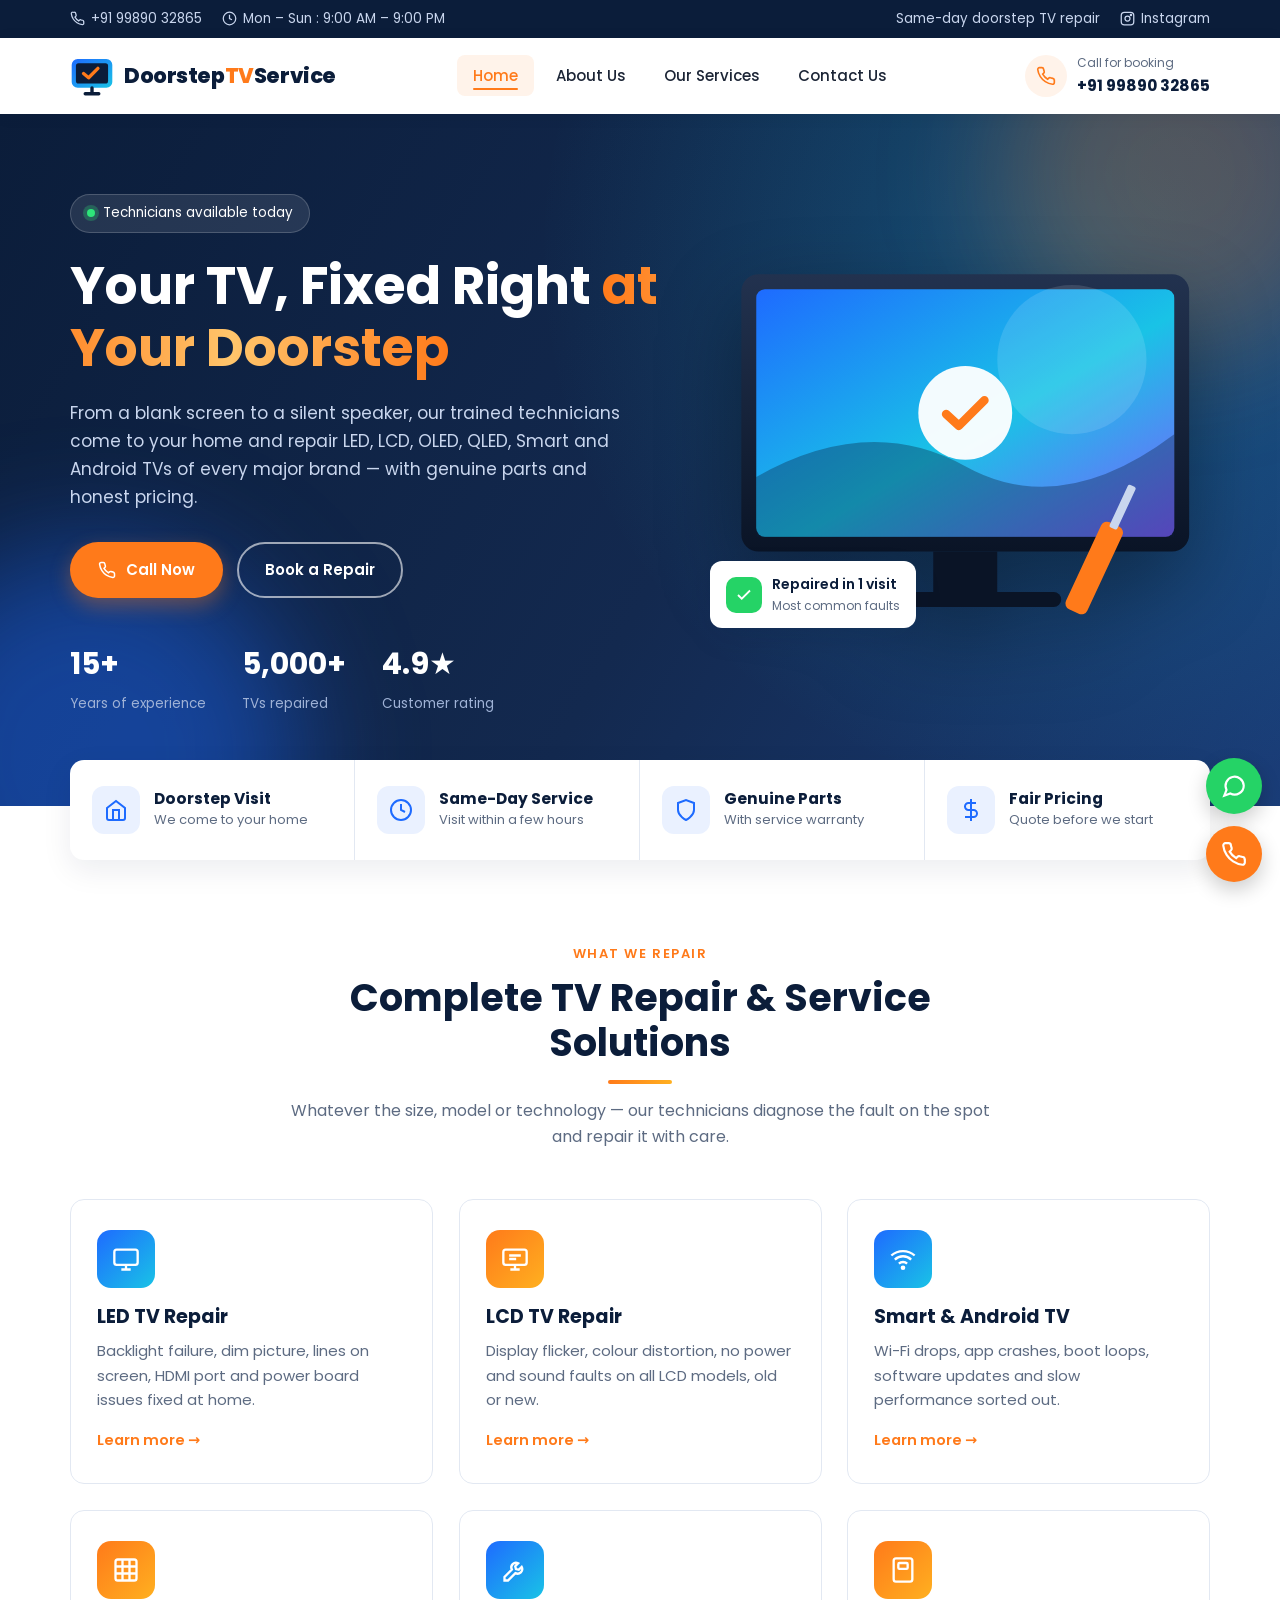
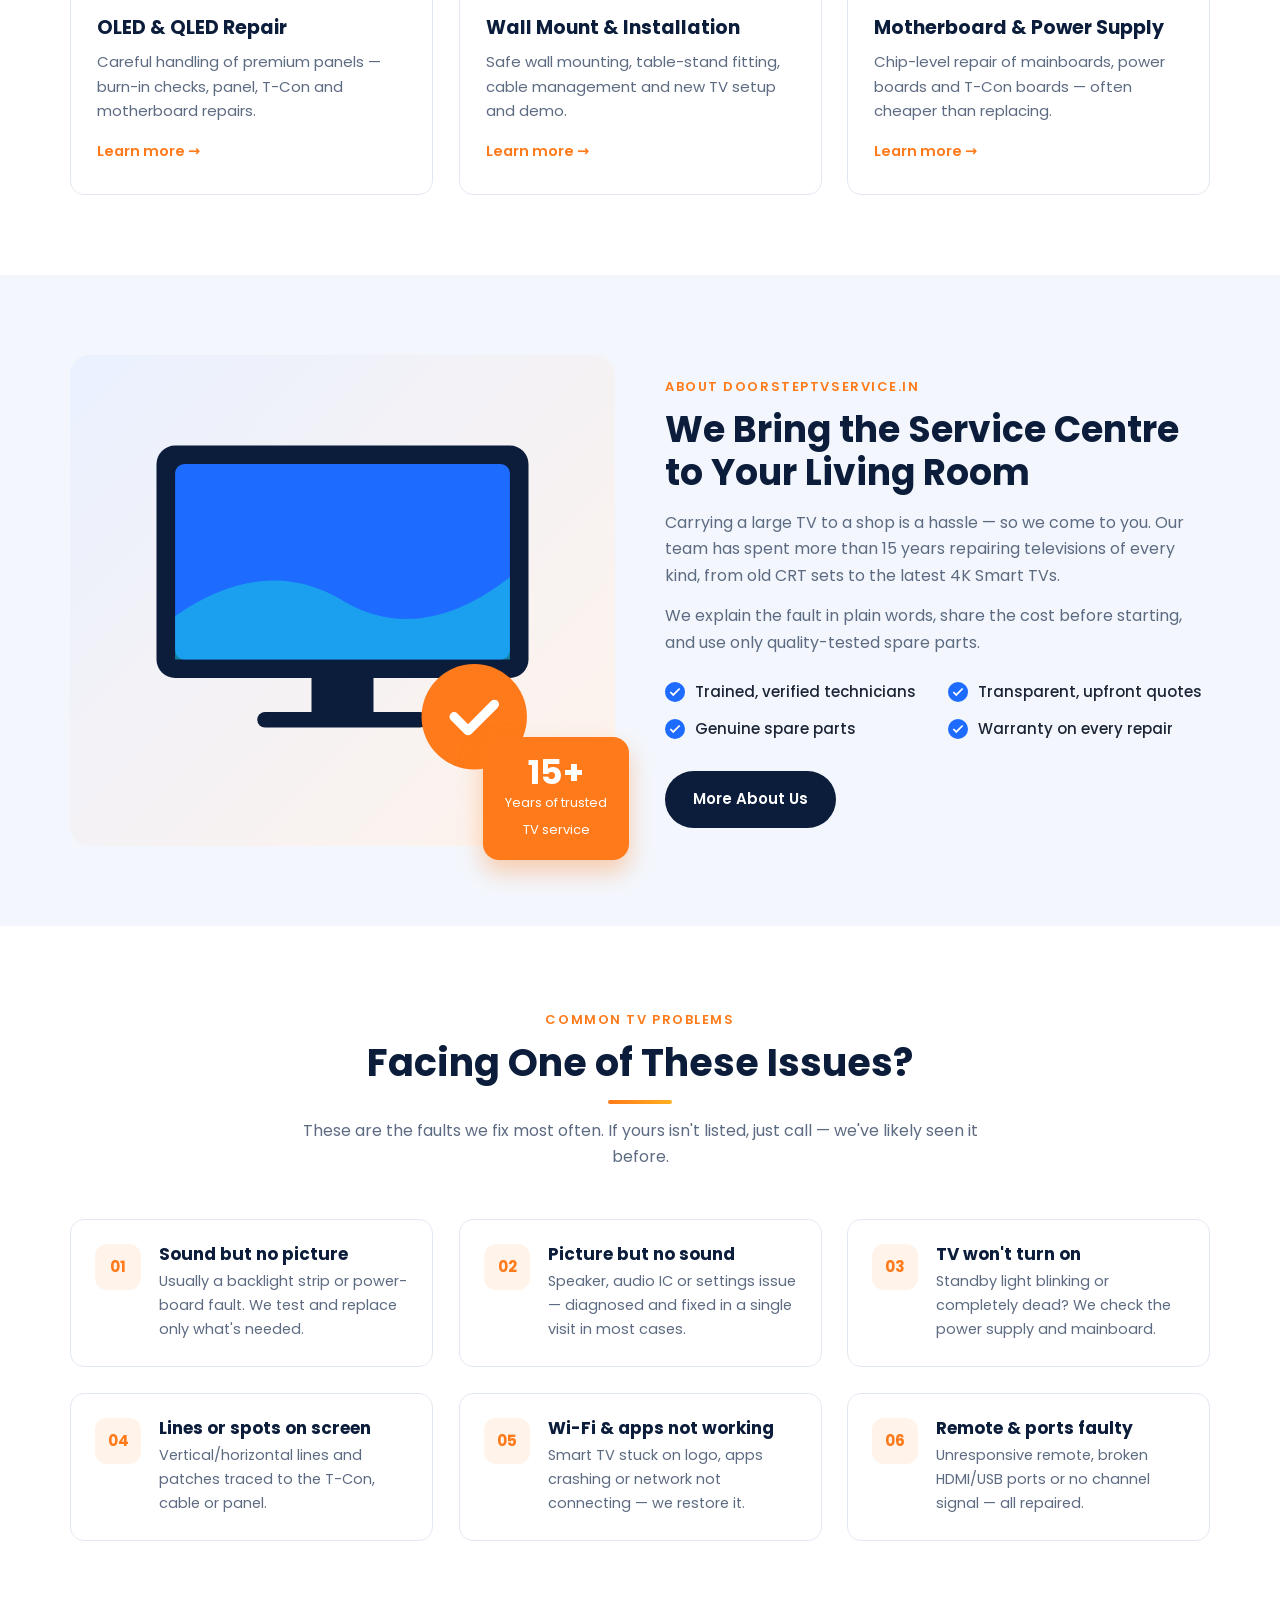
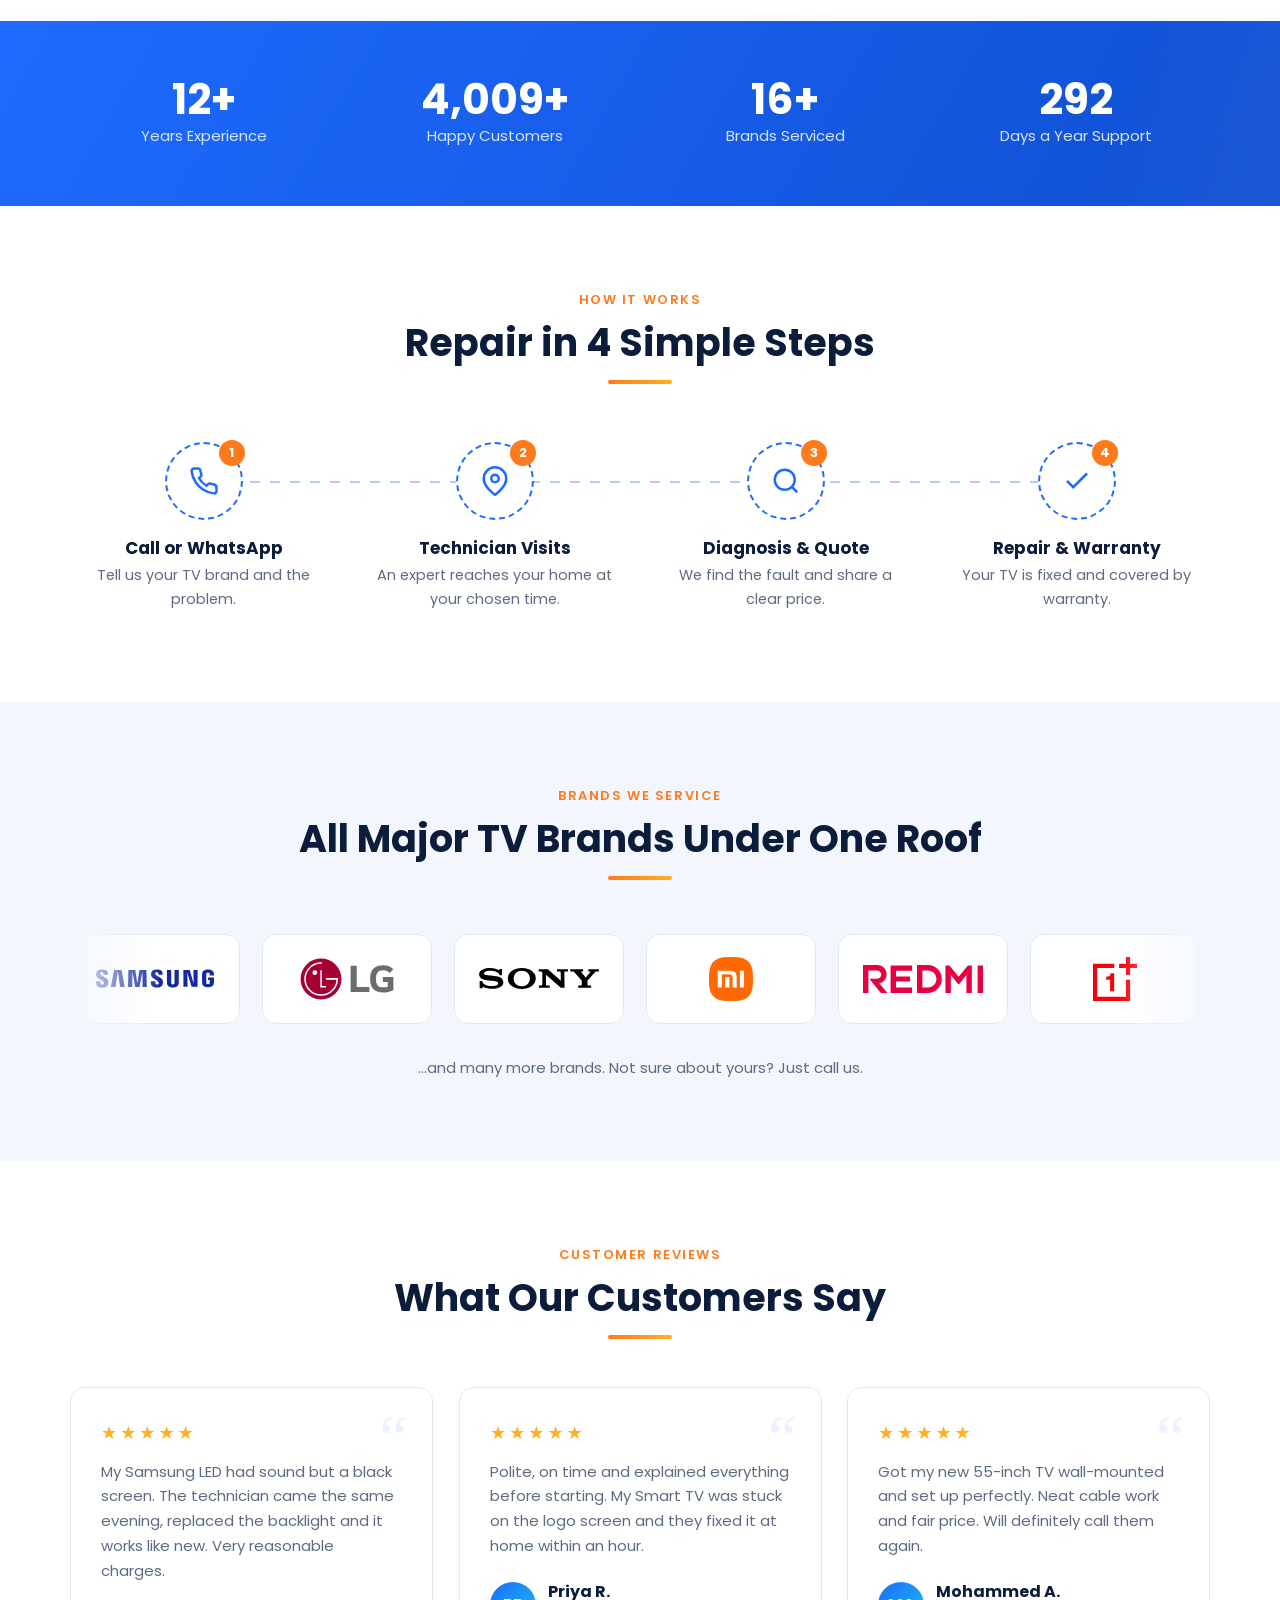
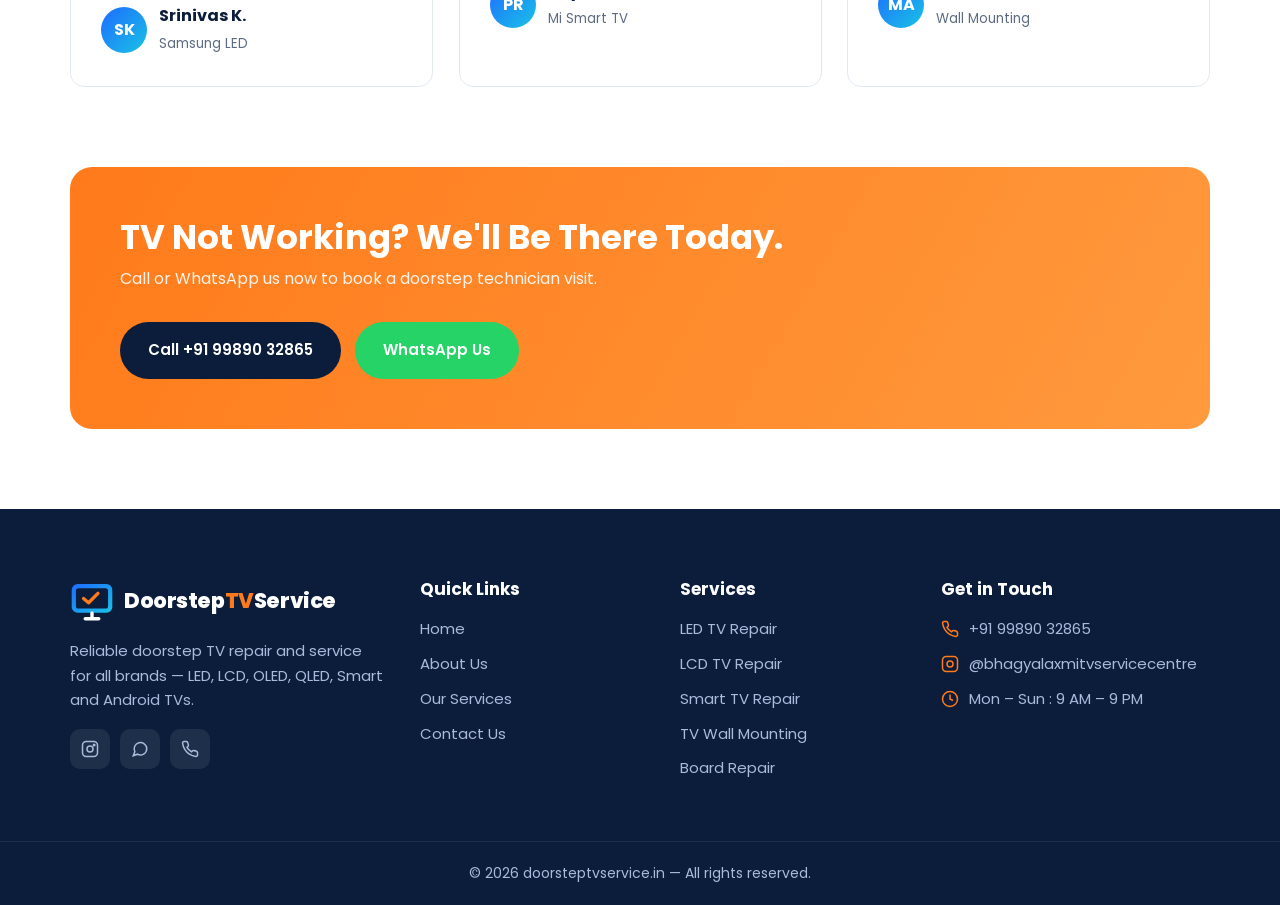
==== index.html @ 3709f0ce "Remove 90-day warranty card from home hero Co-Authored-By: Claude Opus 5.5 <noreply@anthropic.com>" ====
<!DOCTYPE html>
<html lang="en">
<head>
  <meta charset="UTF-8">
  <meta name="viewport" content="width=device-width, initial-scale=1.0">
  <title>doorsteptvservice.in | TV Repair &amp; Service at Your Doorstep | +91 99890 32865</title>
  <meta name="description" content="doorsteptvservice.in – expert doorstep repair for LED, LCD, OLED, QLED, Smart and Android TVs. All brands, genuine parts, same-day visits. Call +91 99890 32865.">
  <link rel="icon" href="images/favicon.svg" type="image/svg+xml">
  <link rel="preconnect" href="https://fonts.googleapis.com">
  <link href="https://fonts.googleapis.com/css2?family=Poppins:wght@400;500;600;700;800&display=swap" rel="stylesheet">
  <link rel="stylesheet" href="css/style.css">
</head>
<body>

<!-- Top bar -->
<div class="topbar">
  <div class="container">
    <div class="tb-left">
      <a href="tel:+919989032865"><svg viewBox="0 0 24 24" fill="none" stroke="currentColor" stroke-width="2"><path d="M22 16.9v3a2 2 0 0 1-2.2 2 19.8 19.8 0 0 1-8.6-3.1 19.5 19.5 0 0 1-6-6A19.8 19.8 0 0 1 2.1 4.2 2 2 0 0 1 4.1 2h3a2 2 0 0 1 2 1.7c.1.9.4 1.8.7 2.7a2 2 0 0 1-.5 2.1L8 9.8a16 16 0 0 0 6 6l1.3-1.3a2 2 0 0 1 2.1-.4c.9.3 1.8.6 2.7.7a2 2 0 0 1 1.7 2z"/></svg>+91 99890 32865</a>
      <span><svg viewBox="0 0 24 24" fill="none" stroke="currentColor" stroke-width="2"><circle cx="12" cy="12" r="10"/><path d="M12 6v6l4 2"/></svg>Mon – Sun : 9:00 AM – 9:00 PM</span>
    </div>
    <div class="tb-right">
      <span>Same-day doorstep TV repair</span>
      <a href="https://www.instagram.com/bhagyalaxmitvservicecentre" target="_blank" rel="noopener"><svg viewBox="0 0 24 24" fill="none" stroke="currentColor" stroke-width="2"><rect x="2" y="2" width="20" height="20" rx="5"/><circle cx="12" cy="12" r="4"/><circle cx="17.5" cy="6.5" r="1" fill="currentColor"/></svg>Instagram</a>
    </div>
  </div>
</div>

<!-- Header -->
<header class="header">
  <div class="container">
    <a href="index.html" class="logo" aria-label="DoorstepTVService home">
      <svg class="logo-mark" viewBox="0 0 52 52"><defs><linearGradient id="lgH" x1="0" y1="0" x2="1" y2="1"><stop offset="0" stop-color="#1e6bff"/><stop offset="1" stop-color="#19c3e6"/></linearGradient></defs><rect x="2" y="6" width="48" height="34" rx="7" fill="url(#lgH)"/><rect x="7" y="11" width="38" height="24" rx="3" fill="#0b1d3a"/><path d="M16 23l6 5 11-11" fill="none" stroke="#ff7a1a" stroke-width="4" stroke-linecap="round" stroke-linejoin="round"/><path d="M18 47h16M26 40v7" stroke="#0b1d3a" stroke-width="4" stroke-linecap="round"/></svg>
      <span class="logo-text">Doorstep<span class="accent">TV</span>Service</span>
    </a>
    <nav class="nav" aria-label="Main">
      <ul>
        <li><a href="index.html" class="active">Home</a></li>
        <li><a href="about.html">About Us</a></li>
        <li><a href="services.html">Our Services</a></li>
        <li><a href="contact.html">Contact Us</a></li>
      </ul>
    </nav>
    <a href="tel:+919989032865" class="header-call">
      <span class="icon"><svg viewBox="0 0 24 24" fill="none" stroke="currentColor" stroke-width="2"><path d="M22 16.9v3a2 2 0 0 1-2.2 2 19.8 19.8 0 0 1-8.6-3.1 19.5 19.5 0 0 1-6-6A19.8 19.8 0 0 1 2.1 4.2 2 2 0 0 1 4.1 2h3a2 2 0 0 1 2 1.7c.1.9.4 1.8.7 2.7a2 2 0 0 1-.5 2.1L8 9.8a16 16 0 0 0 6 6l1.3-1.3a2 2 0 0 1 2.1-.4c.9.3 1.8.6 2.7.7a2 2 0 0 1 1.7 2z"/></svg></span>
      <span class="txt"><small>Call for booking</small><strong>+91 99890 32865</strong></span>
    </a>
    <button class="menu-toggle" aria-label="Open menu" aria-expanded="false"><svg viewBox="0 0 24 24" fill="none" stroke="currentColor" stroke-width="2.2" stroke-linecap="round"><path d="M3 6h18M3 12h18M3 18h18"/></svg></button>
  </div>
</header>

<!-- Hero -->
<section class="hero">
  <div class="container">
    <div>
      <span class="hero-badge"><span class="dot"></span> Technicians available today</span>
      <h1>Your TV, Fixed Right <span>at Your Doorstep</span></h1>
      <p>From a blank screen to a silent speaker, our trained technicians come to your home and repair LED, LCD, OLED, QLED, Smart and Android TVs of every major brand — with genuine parts and honest pricing.</p>
      <div class="hero-actions">
        <a href="tel:+919989032865" class="btn btn-primary"><svg viewBox="0 0 24 24" fill="none" stroke="currentColor" stroke-width="2"><path d="M22 16.9v3a2 2 0 0 1-2.2 2 19.8 19.8 0 0 1-8.6-3.1 19.5 19.5 0 0 1-6-6A19.8 19.8 0 0 1 2.1 4.2 2 2 0 0 1 4.1 2h3a2 2 0 0 1 2 1.7c.1.9.4 1.8.7 2.7a2 2 0 0 1-.5 2.1L8 9.8a16 16 0 0 0 6 6l1.3-1.3a2 2 0 0 1 2.1-.4c.9.3 1.8.6 2.7.7a2 2 0 0 1 1.7 2z"/></svg>Call Now</a>
        <a href="contact.html" class="btn btn-outline">Book a Repair</a>
      </div>
      <div class="hero-stats">
        <div><strong>15+</strong><span>Years of experience</span></div>
        <div><strong>5,000+</strong><span>TVs repaired</span></div>
        <div><strong>4.9★</strong><span>Customer rating</span></div>
      </div>
    </div>
    <div class="hero-art">
      <svg viewBox="0 0 460 380" aria-hidden="true">
        <defs>
          <linearGradient id="scr" x1="0" y1="0" x2="1" y2="1"><stop offset="0" stop-color="#1e6bff"/><stop offset=".55" stop-color="#19c3e6"/><stop offset="1" stop-color="#7f5bff"/></linearGradient>
          <linearGradient id="bez" x1="0" y1="0" x2="0" y2="1"><stop offset="0" stop-color="#22324f"/><stop offset="1" stop-color="#0a1426"/></linearGradient>
        </defs>
        <rect x="20" y="20" width="420" height="260" rx="16" fill="url(#bez)"/>
        <rect x="34" y="34" width="392" height="232" rx="8" fill="url(#scr)"/>
        <circle cx="330" cy="100" r="70" fill="#fff" opacity=".12"/>
        <path d="M34 210 Q140 150 230 200 T426 170 V266 H34Z" fill="#0b1d3a" opacity=".35"/>
        <g transform="translate(190 110)">
          <circle cx="40" cy="40" r="44" fill="#fff" opacity=".95"/>
          <path d="M22 41l12 11 24-24" fill="none" stroke="#ff7a1a" stroke-width="8" stroke-linecap="round" stroke-linejoin="round"/>
        </g>
        <rect x="200" y="280" width="60" height="40" fill="#0a1426"/>
        <rect x="140" y="318" width="180" height="14" rx="7" fill="#0a1426"/>
        <g transform="translate(360 250) rotate(25)">
          <rect x="0" y="0" width="22" height="90" rx="6" fill="#ff7a1a"/>
          <rect x="7" y="-40" width="8" height="44" rx="2" fill="#c9d6ee"/>
        </g>
      </svg>
      <div class="float-card fc-1"><span class="fc-icon" style="background:#25d366"><svg viewBox="0 0 24 24" fill="none" stroke="currentColor" stroke-width="2.4"><path d="M20 6L9 17l-5-5"/></svg></span><div>Repaired in 1 visit<small>Most common faults</small></div></div>
    </div>
  </div>
</section>

<!-- Feature strip -->
<div class="strip">
  <div class="container">
    <div class="strip-grid">
      <div class="strip-item"><span class="ic"><svg viewBox="0 0 24 24" fill="none" stroke="currentColor" stroke-width="2"><path d="M3 10l9-7 9 7v10a2 2 0 0 1-2 2H5a2 2 0 0 1-2-2z"/><path d="M9 22V12h6v10"/></svg></span><div><h4>Doorstep Visit</h4><p>We come to your home</p></div></div>
      <div class="strip-item"><span class="ic"><svg viewBox="0 0 24 24" fill="none" stroke="currentColor" stroke-width="2"><circle cx="12" cy="12" r="10"/><path d="M12 6v6l4 2"/></svg></span><div><h4>Same-Day Service</h4><p>Visit within a few hours</p></div></div>
      <div class="strip-item"><span class="ic"><svg viewBox="0 0 24 24" fill="none" stroke="currentColor" stroke-width="2"><path d="M12 22s8-4 8-10V5l-8-3-8 3v7c0 6 8 10 8 10z"/></svg></span><div><h4>Genuine Parts</h4><p>With service warranty</p></div></div>
      <div class="strip-item"><span class="ic"><svg viewBox="0 0 24 24" fill="none" stroke="currentColor" stroke-width="2"><path d="M12 1v22M17 5H9.5a3.5 3.5 0 0 0 0 7h5a3.5 3.5 0 0 1 0 7H6"/></svg></span><div><h4>Fair Pricing</h4><p>Quote before we start</p></div></div>
    </div>
  </div>
</div>

<!-- Services overview -->
<section class="section">
  <div class="container">
    <div class="section-head reveal">
      <span class="eyebrow">What We Repair</span>
      <h2>Complete TV Repair &amp; Service Solutions</h2>
      <p>Whatever the size, model or technology — our technicians diagnose the fault on the spot and repair it with care.</p>
    </div>
    <div class="grid-3">
      <div class="card reveal">
        <span class="ic"><svg viewBox="0 0 24 24" fill="none" stroke="currentColor" stroke-width="2"><rect x="2" y="4" width="20" height="13" rx="2"/><path d="M8 21h8M12 17v4"/></svg></span>
        <h3>LED TV Repair</h3>
        <p>Backlight failure, dim picture, lines on screen, HDMI port and power board issues fixed at home.</p>
        <a href="services.html" class="more">Learn more →</a>
      </div>
      <div class="card orange reveal">
        <span class="ic"><svg viewBox="0 0 24 24" fill="none" stroke="currentColor" stroke-width="2"><rect x="2" y="4" width="20" height="13" rx="2"/><path d="M7 9h10M7 12h6"/><path d="M8 21h8M12 17v4"/></svg></span>
        <h3>LCD TV Repair</h3>
        <p>Display flicker, colour distortion, no power and sound faults on all LCD models, old or new.</p>
        <a href="services.html" class="more">Learn more →</a>
      </div>
      <div class="card reveal">
        <span class="ic"><svg viewBox="0 0 24 24" fill="none" stroke="currentColor" stroke-width="2"><path d="M5 12.5a10 10 0 0 1 14 0M8.5 16a5 5 0 0 1 7 0M2 9a15 15 0 0 1 20 0"/><circle cx="12" cy="19.5" r="1" fill="currentColor"/></svg></span>
        <h3>Smart &amp; Android TV</h3>
        <p>Wi-Fi drops, app crashes, boot loops, software updates and slow performance sorted out.</p>
        <a href="services.html" class="more">Learn more →</a>
      </div>
      <div class="card orange reveal">
        <span class="ic"><svg viewBox="0 0 24 24" fill="none" stroke="currentColor" stroke-width="2"><rect x="3" y="3" width="18" height="18" rx="2"/><path d="M9 3v18M15 3v18M3 9h18M3 15h18"/></svg></span>
        <h3>OLED &amp; QLED Repair</h3>
        <p>Careful handling of premium panels — burn-in checks, panel, T-Con and motherboard repairs.</p>
        <a href="services.html" class="more">Learn more →</a>
      </div>
      <div class="card reveal">
        <span class="ic"><svg viewBox="0 0 24 24" fill="none" stroke="currentColor" stroke-width="2"><path d="M14.7 6.3a4 4 0 0 0-5.4 5.4L3 18v3h3l6.3-6.3a4 4 0 0 0 5.4-5.4l-2.5 2.5-2.4-.6-.6-2.4z"/></svg></span>
        <h3>Wall Mount &amp; Installation</h3>
        <p>Safe wall mounting, table-stand fitting, cable management and new TV setup and demo.</p>
        <a href="services.html" class="more">Learn more →</a>
      </div>
      <div class="card orange reveal">
        <span class="ic"><svg viewBox="0 0 24 24" fill="none" stroke="currentColor" stroke-width="2"><rect x="4" y="2" width="16" height="20" rx="2"/><rect x="8" y="6" width="8" height="5" rx="1"/><path d="M8 15h.01M12 15h.01M16 15h.01M8 18h.01M12 18h.01M16 18h.01"/></svg></span>
        <h3>Motherboard &amp; Power Supply</h3>
        <p>Chip-level repair of mainboards, power boards and T-Con boards — often cheaper than replacing.</p>
        <a href="services.html" class="more">Learn more →</a>
      </div>
    </div>
  </div>
</section>

<!-- About split -->
<section class="section section-soft">
  <div class="container grid-2">
    <div class="about-art reveal">
      <div class="frame">
        <svg viewBox="0 0 300 260" aria-hidden="true" style="width:100%">
          <rect x="30" y="30" width="240" height="150" rx="12" fill="#0b1d3a"/>
          <rect x="42" y="42" width="216" height="126" rx="6" fill="#1e6bff"/>
          <path d="M42 140 Q100 100 150 130 T258 115 V168 H42Z" fill="#19c3e6" opacity=".6"/>
          <rect x="130" y="180" width="40" height="24" fill="#0b1d3a"/>
          <rect x="95" y="202" width="110" height="10" rx="5" fill="#0b1d3a"/>
          <circle cx="235" cy="205" r="34" fill="#ff7a1a"/>
          <path d="M222 205l9 9 17-17" fill="none" stroke="#fff" stroke-width="6" stroke-linecap="round" stroke-linejoin="round"/>
        </svg>
      </div>
      <div class="exp-badge"><strong>15+</strong><span>Years of trusted<br>TV service</span></div>
    </div>
    <div class="reveal">
      <span class="eyebrow">About doorsteptvservice.in</span>
      <h2 style="font-size:clamp(26px,3.2vw,36px);margin-bottom:16px">We Bring the Service Centre to Your Living Room</h2>
      <p class="lead">Carrying a large TV to a shop is a hassle — so we come to you. Our team has spent more than 15 years repairing televisions of every kind, from old CRT sets to the latest 4K Smart TVs.</p>
      <p class="lead">We explain the fault in plain words, share the cost before starting, and use only quality-tested spare parts.</p>
      <ul class="checklist">
        <li><svg viewBox="0 0 24 24" fill="none" stroke="currentColor" stroke-width="3"><path d="M20 6L9 17l-5-5"/></svg>Trained, verified technicians</li>
        <li><svg viewBox="0 0 24 24" fill="none" stroke="currentColor" stroke-width="3"><path d="M20 6L9 17l-5-5"/></svg>Transparent, upfront quotes</li>
        <li><svg viewBox="0 0 24 24" fill="none" stroke="currentColor" stroke-width="3"><path d="M20 6L9 17l-5-5"/></svg>Genuine spare parts</li>
        <li><svg viewBox="0 0 24 24" fill="none" stroke="currentColor" stroke-width="3"><path d="M20 6L9 17l-5-5"/></svg>Warranty on every repair</li>
      </ul>
      <a href="about.html" class="btn btn-dark">More About Us</a>
    </div>
  </div>
</section>

<!-- Common problems -->
<section class="section">
  <div class="container">
    <div class="section-head reveal">
      <span class="eyebrow">Common TV Problems</span>
      <h2>Facing One of These Issues?</h2>
      <p>These are the faults we fix most often. If yours isn't listed, just call — we've likely seen it before.</p>
    </div>
    <div class="grid-3">
      <div class="problem reveal"><span class="num">01</span><div><h3>Sound but no picture</h3><p>Usually a backlight strip or power-board fault. We test and replace only what's needed.</p></div></div>
      <div class="problem reveal"><span class="num">02</span><div><h3>Picture but no sound</h3><p>Speaker, audio IC or settings issue — diagnosed and fixed in a single visit in most cases.</p></div></div>
      <div class="problem reveal"><span class="num">03</span><div><h3>TV won't turn on</h3><p>Standby light blinking or completely dead? We check the power supply and mainboard.</p></div></div>
      <div class="problem reveal"><span class="num">04</span><div><h3>Lines or spots on screen</h3><p>Vertical/horizontal lines and patches traced to the T-Con, cable or panel.</p></div></div>
      <div class="problem reveal"><span class="num">05</span><div><h3>Wi-Fi &amp; apps not working</h3><p>Smart TV stuck on logo, apps crashing or network not connecting — we restore it.</p></div></div>
      <div class="problem reveal"><span class="num">06</span><div><h3>Remote &amp; ports faulty</h3><p>Unresponsive remote, broken HDMI/USB ports or no channel signal — all repaired.</p></div></div>
    </div>
  </div>
</section>

<!-- Stats band -->
<section class="stats-band">
  <div class="container grid-4">
    <div><strong data-count="15" data-suffix="+">0</strong><span>Years Experience</span></div>
    <div><strong data-count="5000" data-suffix="+">0</strong><span>Happy Customers</span></div>
    <div><strong data-count="20" data-suffix="+">0</strong><span>Brands Serviced</span></div>
    <div><strong data-count="365">0</strong><span>Days a Year Support</span></div>
  </div>
</section>

<!-- How it works -->
<section class="section">
  <div class="container">
    <div class="section-head reveal">
      <span class="eyebrow">How It Works</span>
      <h2>Repair in 4 Simple Steps</h2>
    </div>
    <div class="steps">
      <div class="step reveal"><div class="circle"><svg viewBox="0 0 24 24" fill="none" stroke="currentColor" stroke-width="2"><path d="M22 16.9v3a2 2 0 0 1-2.2 2 19.8 19.8 0 0 1-8.6-3.1 19.5 19.5 0 0 1-6-6A19.8 19.8 0 0 1 2.1 4.2 2 2 0 0 1 4.1 2h3a2 2 0 0 1 2 1.7c.1.9.4 1.8.7 2.7a2 2 0 0 1-.5 2.1L8 9.8a16 16 0 0 0 6 6l1.3-1.3a2 2 0 0 1 2.1-.4c.9.3 1.8.6 2.7.7a2 2 0 0 1 1.7 2z"/></svg></div><h4>Call or WhatsApp</h4><p>Tell us your TV brand and the problem.</p></div>
      <div class="step reveal"><div class="circle"><svg viewBox="0 0 24 24" fill="none" stroke="currentColor" stroke-width="2"><path d="M21 10c0 7-9 13-9 13S3 17 3 10a9 9 0 0 1 18 0z"/><circle cx="12" cy="10" r="3"/></svg></div><h4>Technician Visits</h4><p>An expert reaches your home at your chosen time.</p></div>
      <div class="step reveal"><div class="circle"><svg viewBox="0 0 24 24" fill="none" stroke="currentColor" stroke-width="2"><circle cx="11" cy="11" r="8"/><path d="M21 21l-4.3-4.3"/></svg></div><h4>Diagnosis &amp; Quote</h4><p>We find the fault and share a clear price.</p></div>
      <div class="step reveal"><div class="circle"><svg viewBox="0 0 24 24" fill="none" stroke="currentColor" stroke-width="2"><path d="M20 6L9 17l-5-5"/></svg></div><h4>Repair &amp; Warranty</h4><p>Your TV is fixed and covered by warranty.</p></div>
    </div>
  </div>
</section>

<!-- Brands -->
<section class="section section-soft">
  <div class="container">
    <div class="section-head reveal">
      <span class="eyebrow">Brands We Service</span>
      <h2>All Major TV Brands Under One Roof</h2>
    </div>
    <div class="logo-marquee reveal" aria-label="TV brands we service">
      <ul class="logo-track">
        <li class="logo-item"><img src="images/brands/samsung.svg" alt="Samsung" title="Samsung"></li>
        <li class="logo-item"><img src="images/brands/lg.svg" alt="LG" title="LG"></li>
        <li class="logo-item"><img src="images/brands/sony.svg" alt="Sony" title="Sony"></li>
        <li class="logo-item"><img src="images/brands/xiaomi.svg" alt="Xiaomi" title="Xiaomi"></li>
        <li class="logo-item"><img src="images/brands/redmi.svg" alt="Redmi" title="Redmi"></li>
        <li class="logo-item"><img src="images/brands/oneplus.svg" alt="OnePlus" title="OnePlus"></li>
        <li class="logo-item"><img src="images/brands/tcl.svg" alt="TCL" title="TCL"></li>
        <li class="logo-item"><img src="images/brands/vu.svg" alt="VU" title="VU"></li>
        <li class="logo-item"><img src="images/brands/panasonic.svg" alt="Panasonic" title="Panasonic"></li>
        <li class="logo-item"><img src="images/brands/philips.svg" alt="Philips" title="Philips"></li>
        <li class="logo-item"><img src="images/brands/toshiba.svg" alt="Toshiba" title="Toshiba"></li>
        <li class="logo-item"><span class="logo-word">iFFALCON</span></li>
        <li class="logo-item"><img src="images/brands/hisense.svg" alt="Hisense" title="Hisense"></li>
        <li class="logo-item"><img src="images/brands/micromax.svg" alt="Micromax" title="Micromax"></li>
        <li class="logo-item"><img src="images/brands/sansui.svg" alt="Sansui" title="Sansui"></li>
        <li class="logo-item"><img src="images/brands/haier.svg" alt="Haier" title="Haier"></li>
        <li class="logo-item"><img src="images/brands/thomson.svg" alt="Thomson" title="Thomson"></li>
        <li class="logo-item"><img src="images/brands/kodak.svg" alt="Kodak" title="Kodak"></li>
        <li class="logo-item"><img src="images/brands/acer.svg" alt="Acer" title="Acer"></li>
      </ul>
    </div>
    <p class="brands-note reveal">…and many more brands. Not sure about yours? Just call us.</p>
  </div>
</section>

<!-- Testimonials -->
<section class="section">
  <div class="container">
    <div class="section-head reveal">
      <span class="eyebrow">Customer Reviews</span>
      <h2>What Our Customers Say</h2>
    </div>
    <div class="grid-3">
      <div class="testi reveal"><span class="quote">“</span><div class="stars">★★★★★</div><p>My Samsung LED had sound but a black screen. The technician came the same evening, replaced the backlight and it works like new. Very reasonable charges.</p><div class="who"><span class="avatar">SK</span><div><strong>Srinivas K.</strong><small>Samsung LED</small></div></div></div>
      <div class="testi reveal"><span class="quote">“</span><div class="stars">★★★★★</div><p>Polite, on time and explained everything before starting. My Smart TV was stuck on the logo screen and they fixed it at home within an hour.</p><div class="who"><span class="avatar">PR</span><div><strong>Priya R.</strong><small>Mi Smart TV</small></div></div></div>
      <div class="testi reveal"><span class="quote">“</span><div class="stars">★★★★★</div><p>Got my new 55-inch TV wall-mounted and set up perfectly. Neat cable work and fair price. Will definitely call them again.</p><div class="who"><span class="avatar">MA</span><div><strong>Mohammed A.</strong><small>Wall Mounting</small></div></div></div>
    </div>
  </div>
</section>

<!-- CTA -->
<section class="section" style="padding-top:0">
  <div class="container">
    <div class="cta reveal">
      <div>
        <h2>TV Not Working? We'll Be There Today.</h2>
        <p>Call or WhatsApp us now to book a doorstep technician visit.</p>
      </div>
      <div class="hero-actions">
        <a href="tel:+919989032865" class="btn btn-dark">Call +91 99890 32865</a>
        <a href="https://wa.me/919989032865" target="_blank" rel="noopener" class="btn btn-wa">WhatsApp Us</a>
      </div>
    </div>
  </div>
</section>

<!-- Footer -->
<footer class="footer">
  <div class="container footer-grid">
    <div>
      <a href="index.html" class="logo">
        <svg class="logo-mark" viewBox="0 0 52 52"><defs><linearGradient id="lgF" x1="0" y1="0" x2="1" y2="1"><stop offset="0" stop-color="#1e6bff"/><stop offset="1" stop-color="#19c3e6"/></linearGradient></defs><rect x="2" y="6" width="48" height="34" rx="7" fill="url(#lgF)"/><rect x="7" y="11" width="38" height="24" rx="3" fill="#0b1d3a"/><path d="M16 23l6 5 11-11" fill="none" stroke="#ff7a1a" stroke-width="4" stroke-linecap="round" stroke-linejoin="round"/><path d="M18 47h16M26 40v7" stroke="#fff" stroke-width="4" stroke-linecap="round"/></svg>
        <span class="logo-text">Doorstep<span class="accent">TV</span>Service</span>
      </a>
      <p>Reliable doorstep TV repair and service for all brands — LED, LCD, OLED, QLED, Smart and Android TVs.</p>
      <div class="socials">
        <a href="https://www.instagram.com/bhagyalaxmitvservicecentre" target="_blank" rel="noopener" aria-label="Instagram"><svg viewBox="0 0 24 24" fill="none" stroke="currentColor" stroke-width="2"><rect x="2" y="2" width="20" height="20" rx="5"/><circle cx="12" cy="12" r="4"/><circle cx="17.5" cy="6.5" r="1" fill="currentColor"/></svg></a>
        <a href="https://wa.me/919989032865" target="_blank" rel="noopener" aria-label="WhatsApp"><svg viewBox="0 0 24 24" fill="none" stroke="currentColor" stroke-width="2"><path d="M21 11.5a8.4 8.4 0 0 1-12.4 7.4L3 21l2.1-5.4A8.4 8.4 0 1 1 21 11.5z"/></svg></a>
        <a href="tel:+919989032865" aria-label="Call"><svg viewBox="0 0 24 24" fill="none" stroke="currentColor" stroke-width="2"><path d="M22 16.9v3a2 2 0 0 1-2.2 2 19.8 19.8 0 0 1-8.6-3.1 19.5 19.5 0 0 1-6-6A19.8 19.8 0 0 1 2.1 4.2 2 2 0 0 1 4.1 2h3a2 2 0 0 1 2 1.7c.1.9.4 1.8.7 2.7a2 2 0 0 1-.5 2.1L8 9.8a16 16 0 0 0 6 6l1.3-1.3a2 2 0 0 1 2.1-.4c.9.3 1.8.6 2.7.7a2 2 0 0 1 1.7 2z"/></svg></a>
      </div>
    </div>
    <div>
      <h4>Quick Links</h4>
      <ul>
        <li><a href="index.html">Home</a></li>
        <li><a href="about.html">About Us</a></li>
        <li><a href="services.html">Our Services</a></li>
        <li><a href="contact.html">Contact Us</a></li>
      </ul>
    </div>
    <div>
      <h4>Services</h4>
      <ul>
        <li><a href="services.html">LED TV Repair</a></li>
        <li><a href="services.html">LCD TV Repair</a></li>
        <li><a href="services.html">Smart TV Repair</a></li>
        <li><a href="services.html">TV Wall Mounting</a></li>
        <li><a href="services.html">Board Repair</a></li>
      </ul>
    </div>
    <div>
      <h4>Get in Touch</h4>
      <ul>
        <li class="contact-li"><svg viewBox="0 0 24 24" fill="none" stroke="currentColor" stroke-width="2"><path d="M22 16.9v3a2 2 0 0 1-2.2 2 19.8 19.8 0 0 1-8.6-3.1 19.5 19.5 0 0 1-6-6A19.8 19.8 0 0 1 2.1 4.2 2 2 0 0 1 4.1 2h3a2 2 0 0 1 2 1.7c.1.9.4 1.8.7 2.7a2 2 0 0 1-.5 2.1L8 9.8a16 16 0 0 0 6 6l1.3-1.3a2 2 0 0 1 2.1-.4c.9.3 1.8.6 2.7.7a2 2 0 0 1 1.7 2z"/></svg><a href="tel:+919989032865">+91 99890 32865</a></li>
        <li class="contact-li"><svg viewBox="0 0 24 24" fill="none" stroke="currentColor" stroke-width="2"><rect x="2" y="2" width="20" height="20" rx="5"/><circle cx="12" cy="12" r="4"/></svg><a href="https://www.instagram.com/bhagyalaxmitvservicecentre" target="_blank" rel="noopener">@bhagyalaxmitvservicecentre</a></li>
        <li class="contact-li"><svg viewBox="0 0 24 24" fill="none" stroke="currentColor" stroke-width="2"><circle cx="12" cy="12" r="10"/><path d="M12 6v6l4 2"/></svg><span>Mon – Sun : 9 AM – 9 PM</span></li>
      </ul>
    </div>
  </div>
  <div class="footer-bottom">© <span class="year">2026</span> doorsteptvservice.in — All rights reserved.</div>
</footer>

<!-- Floating buttons -->
<div class="floating">
  <a href="https://wa.me/919989032865" target="_blank" rel="noopener" class="f-wa" aria-label="WhatsApp"><svg viewBox="0 0 24 24" fill="none" stroke="currentColor" stroke-width="2"><path d="M21 11.5a8.4 8.4 0 0 1-12.4 7.4L3 21l2.1-5.4A8.4 8.4 0 1 1 21 11.5z"/></svg></a>
  <a href="tel:+919989032865" class="f-call" aria-label="Call now"><svg viewBox="0 0 24 24" fill="none" stroke="currentColor" stroke-width="2"><path d="M22 16.9v3a2 2 0 0 1-2.2 2 19.8 19.8 0 0 1-8.6-3.1 19.5 19.5 0 0 1-6-6A19.8 19.8 0 0 1 2.1 4.2 2 2 0 0 1 4.1 2h3a2 2 0 0 1 2 1.7c.1.9.4 1.8.7 2.7a2 2 0 0 1-.5 2.1L8 9.8a16 16 0 0 0 6 6l1.3-1.3a2 2 0 0 1 2.1-.4c.9.3 1.8.6 2.7.7a2 2 0 0 1 1.7 2z"/></svg></a>
</div>

<script src="js/main.js"></script>
</body>
</html>
---- css/style.css ----
/* doorsteptvservice.in — main stylesheet */
:root {
  --navy: #0b1d3a;
  --navy-2: #13294f;
  --blue: #1e6bff;
  --cyan: #19c3e6;
  --orange: #ff7a1a;
  --orange-dark: #e8650a;
  --text: #1c2536;
  --muted: #5d6b82;
  --bg: #ffffff;
  --bg-soft: #f3f7fd;
  --line: #e2e8f2;
  --radius: 14px;
  --shadow: 0 10px 30px rgba(11, 29, 58, .08);
  --max: 1180px;
}

* { box-sizing: border-box; margin: 0; padding: 0; }
html { scroll-behavior: smooth; }
body {
  font-family: "Poppins", system-ui, -apple-system, "Segoe UI", Roboto, sans-serif;
  color: var(--text);
  background: var(--bg);
  line-height: 1.65;
  font-size: 16px;
}
img, svg { max-width: 100%; display: block; }
a { color: inherit; text-decoration: none; }
ul { list-style: none; }
h1, h2, h3, h4 { line-height: 1.2; color: var(--navy); font-weight: 700; }
.container { width: 100%; max-width: var(--max); margin: 0 auto; padding: 0 20px; }
.section { padding: 80px 0; }
.section-soft { background: var(--bg-soft); }
.eyebrow {
  display: inline-block; font-size: 13px; font-weight: 600; letter-spacing: .12em;
  text-transform: uppercase; color: var(--orange); margin-bottom: 10px;
}
.section-head { text-align: center; max-width: 720px; margin: 0 auto 48px; }
.section-head h2 { font-size: clamp(26px, 3.4vw, 38px); margin-bottom: 14px; }
.section-head p { color: var(--muted); }

/* Buttons */
.btn {
  display: inline-flex; align-items: center; gap: 10px; padding: 14px 26px;
  border-radius: 50px; font-weight: 600; font-size: 15px; transition: .25s; border: 2px solid transparent;
  cursor: pointer; font-family: inherit;
}
.btn svg { width: 18px; height: 18px; }
.btn-primary { background: var(--orange); color: #fff; box-shadow: 0 8px 20px rgba(255, 122, 26, .35); }
.btn-primary:hover { background: var(--orange-dark); transform: translateY(-2px); }
.btn-outline { border-color: rgba(255,255,255,.6); color: #fff; }
.btn-outline:hover { background: #fff; color: var(--navy); }
.btn-dark { background: var(--navy); color: #fff; }
.btn-dark:hover { background: var(--blue); }
.btn-wa { background: #25d366; color: #fff; }
.btn-wa:hover { background: #1eb457; }

/* Top bar */
.topbar { background: var(--navy); color: #c9d6ee; font-size: 13.5px; }
.topbar .container { display: flex; justify-content: space-between; align-items: center; padding-top: 8px; padding-bottom: 8px; gap: 12px; flex-wrap: wrap; }
.topbar a:hover { color: #fff; }
.topbar .tb-left, .topbar .tb-right { display: flex; gap: 20px; align-items: center; flex-wrap: wrap; }
.topbar svg { width: 15px; height: 15px; display: inline-block; vertical-align: -3px; margin-right: 6px; }

/* Header */
.header { position: sticky; top: 0; z-index: 50; background: #fff; box-shadow: 0 2px 16px rgba(11,29,58,.06); }
.header .container { display: flex; align-items: center; justify-content: space-between; height: 76px; }
.logo { display: flex; align-items: center; gap: 10px; }
.logo-mark { width: 44px; height: 44px; flex-shrink: 0; }
.logo-text { font-weight: 800; font-size: 21px; letter-spacing: -.02em; color: var(--navy); }
.logo-text .accent { color: var(--orange); }
.logo-text .tld { color: var(--blue); }
.nav ul { display: flex; gap: 6px; align-items: center; }
.nav a { padding: 10px 16px; border-radius: 8px; font-weight: 500; font-size: 15px; transition: .2s; }
.nav a:hover, .nav a.active { color: var(--orange); background: #fff3ea; }
.header-call { display: flex; align-items: center; gap: 10px; }
.header-call .icon { width: 42px; height: 42px; border-radius: 50%; background: #fff3ea; color: var(--orange); display: grid; place-items: center; }
.header-call .icon svg { width: 20px; height: 20px; }
.header-call small { display: block; font-size: 12px; color: var(--muted); }
.header-call strong { font-size: 15.5px; color: var(--navy); }
.menu-toggle { display: none; background: none; border: 0; width: 42px; height: 42px; cursor: pointer; color: var(--navy); }
.menu-toggle svg { width: 28px; height: 28px; }

/* Hero */
.hero {
  position: relative; color: #fff; overflow: hidden;
  background: radial-gradient(circle at 85% 20%, rgba(25,195,230,.25), transparent 45%),
              linear-gradient(120deg, var(--navy) 0%, var(--navy-2) 55%, #1a3d78 100%);
}
.hero .container { display: grid; grid-template-columns: 1.1fr .9fr; gap: 50px; align-items: center; padding-top: 80px; padding-bottom: 90px; }
.hero h1 { color: #fff; font-size: clamp(30px, 4.6vw, 52px); margin-bottom: 20px; }
.hero h1 span { color: var(--orange); }
.hero p { color: #c9d6ee; font-size: 17px; margin-bottom: 30px; max-width: 580px; }
.hero-badge { display: inline-flex; align-items: center; gap: 8px; background: rgba(255,255,255,.1); border: 1px solid rgba(255,255,255,.18); padding: 7px 16px; border-radius: 50px; font-size: 13.5px; margin-bottom: 22px; }
.hero-badge .dot { width: 8px; height: 8px; border-radius: 50%; background: #2ee57a; box-shadow: 0 0 0 4px rgba(46,229,122,.25); }
.hero-actions { display: flex; gap: 14px; flex-wrap: wrap; }
.hero-stats { display: flex; gap: 36px; margin-top: 42px; flex-wrap: wrap; }
.hero-stats strong { display: block; font-size: 30px; color: #fff; }
.hero-stats span { font-size: 13.5px; color: #9fb2d6; }
.hero-art { position: relative; }
.hero-art svg { width: 100%; height: auto; filter: drop-shadow(0 30px 40px rgba(0,0,0,.35)); }
.float-card {
  position: absolute; background: #fff; color: var(--navy); border-radius: 12px; padding: 12px 16px;
  box-shadow: var(--shadow); display: flex; align-items: center; gap: 10px; font-size: 14px; font-weight: 600;
  animation: bob 4s ease-in-out infinite;
}
.float-card small { display: block; font-weight: 400; color: var(--muted); font-size: 12px; }
.float-card .fc-icon { width: 36px; height: 36px; border-radius: 10px; display: grid; place-items: center; color: #fff; }
.float-card .fc-icon svg { width: 18px; height: 18px; }
.fc-1 { left: -10px; bottom: 30px; }
.fc-2 { right: -10px; top: 10px; animation-delay: 1.5s; }
@keyframes bob { 0%,100% { transform: translateY(0); } 50% { transform: translateY(-10px); } }

/* Page banner */
.page-banner {
  background: linear-gradient(120deg, var(--navy) 0%, #1a3d78 100%); color: #fff; text-align: center; padding: 70px 0 64px;
  position: relative; overflow: hidden;
}
.page-banner::after {
  content: ""; position: absolute; width: 380px; height: 380px; border-radius: 50%;
  background: rgba(25,195,230,.12); right: -120px; top: -160px;
}
.page-banner h1 { color: #fff; font-size: clamp(30px, 4.4vw, 46px); margin-bottom: 10px; }
.breadcrumb { color: #9fb2d6; font-size: 14.5px; }
.breadcrumb a { color: var(--orange); }

/* Feature strip */
.strip { margin-top: -46px; position: relative; z-index: 2; }
.strip-grid { display: grid; grid-template-columns: repeat(4, 1fr); background: #fff; border-radius: var(--radius); box-shadow: var(--shadow); overflow: hidden; }
.strip-item { display: flex; gap: 14px; align-items: center; padding: 26px 22px; border-right: 1px solid var(--line); }
.strip-item:last-child { border-right: 0; }
.strip-item .ic { width: 48px; height: 48px; border-radius: 12px; background: #eaf1ff; color: var(--blue); display: grid; place-items: center; flex-shrink: 0; }
.strip-item .ic svg { width: 24px; height: 24px; }
.strip-item h4 { font-size: 15.5px; }
.strip-item p { font-size: 13px; color: var(--muted); }

/* Cards */
.grid-3 { display: grid; grid-template-columns: repeat(3, 1fr); gap: 26px; }
.grid-4 { display: grid; grid-template-columns: repeat(4, 1fr); gap: 22px; }
.grid-2 { display: grid; grid-template-columns: 1fr 1fr; gap: 50px; align-items: center; }
.card {
  background: #fff; border: 1px solid var(--line); border-radius: var(--radius); padding: 30px 26px;
  transition: .3s; position: relative; overflow: hidden;
}
.card:hover { transform: translateY(-6px); box-shadow: var(--shadow); border-color: transparent; }
.card .ic {
  width: 58px; height: 58px; border-radius: 14px; display: grid; place-items: center; margin-bottom: 18px;
  background: linear-gradient(135deg, var(--blue), var(--cyan)); color: #fff;
}
.card .ic svg { width: 28px; height: 28px; }
.card h3 { font-size: 19px; margin-bottom: 10px; }
.card p { color: var(--muted); font-size: 15px; }
.card .more { display: inline-flex; margin-top: 16px; font-weight: 600; color: var(--orange); font-size: 14.5px; gap: 6px; align-items: center; }
.card .more:hover { gap: 10px; }
.card.orange .ic { background: linear-gradient(135deg, var(--orange), #ffb020); }

/* Problem cards */
.problem { display: flex; gap: 18px; background: #fff; border-radius: var(--radius); padding: 24px; border: 1px solid var(--line); transition: .3s; }
.problem:hover { box-shadow: var(--shadow); border-color: transparent; }
.problem .num { font-size: 15px; font-weight: 700; color: var(--orange); background: #fff3ea; width: 46px; height: 46px; border-radius: 12px; display: grid; place-items: center; flex-shrink: 0; }
.problem h3 { font-size: 17px; margin-bottom: 6px; }
.problem p { color: var(--muted); font-size: 14.5px; }

/* About split */
.about-art { position: relative; }
.about-art .frame {
  border-radius: 20px; background: linear-gradient(135deg, #eaf1ff, #fff3ea); padding: 40px; aspect-ratio: 1 / .9;
  display: grid; place-items: center;
}
.exp-badge {
  position: absolute; right: -14px; bottom: -14px; background: var(--orange); color: #fff; border-radius: 16px;
  padding: 18px 22px; text-align: center; box-shadow: 0 12px 24px rgba(255,122,26,.35);
}
.exp-badge strong { display: block; font-size: 34px; line-height: 1; }
.exp-badge span { font-size: 13px; }
.checklist { display: grid; grid-template-columns: 1fr 1fr; gap: 12px 20px; margin: 24px 0 30px; }
.checklist li { display: flex; gap: 10px; align-items: flex-start; font-weight: 500; font-size: 15px; }
.checklist svg { width: 20px; height: 20px; color: #fff; background: var(--blue); border-radius: 50%; padding: 3px; flex-shrink: 0; margin-top: 2px; }
.lead { color: var(--muted); margin-bottom: 14px; }

/* Brands – scrolling logo strip */
.logo-marquee {
  overflow: hidden; position: relative; padding: 6px 0;
  -webkit-mask-image: linear-gradient(90deg, transparent, #000 8%, #000 92%, transparent);
          mask-image: linear-gradient(90deg, transparent, #000 8%, #000 92%, transparent);
}
.logo-track { display: flex; gap: 22px; width: max-content; animation: marquee 45s linear infinite; }
.logo-marquee:hover .logo-track { animation-play-state: paused; }
.logo-item {
  flex: 0 0 auto; width: 170px; height: 90px; background: #fff; border: 1px solid var(--line); border-radius: var(--radius);
  display: grid; place-items: center; padding: 18px 24px; transition: .25s;
}
.logo-item:hover { border-color: var(--orange); box-shadow: var(--shadow); transform: translateY(-3px); }
.logo-item img { max-width: 100%; max-height: 44px; width: auto; height: auto; object-fit: contain; }
.logo-word { font-weight: 800; font-size: 22px; letter-spacing: .02em; color: #e4002b; }
.brands-note { text-align: center; color: var(--muted); margin-top: 26px; font-size: 15px; }
@keyframes marquee { from { transform: translateX(0); } to { transform: translateX(calc(-50% - 11px)); } }
@media (prefers-reduced-motion: reduce) {
  .logo-track { animation: none; flex-wrap: wrap; justify-content: center; width: auto; }
  .logo-track [aria-hidden="true"] { display: none; }
}
@media (max-width: 600px) {
  .logo-item { width: 130px; height: 72px; padding: 14px 18px; }
  .logo-item img { max-height: 34px; }
  .logo-track { gap: 14px; animation-duration: 35s; }
  @keyframes marquee { from { transform: translateX(0); } to { transform: translateX(calc(-50% - 7px)); } }
}

/* Process */
.steps { display: grid; grid-template-columns: repeat(4, 1fr); gap: 24px; counter-reset: step; }
.step { text-align: center; padding: 10px; position: relative; }
.step .circle {
  width: 78px; height: 78px; border-radius: 50%; margin: 0 auto 18px; display: grid; place-items: center;
  background: #fff; border: 2px dashed var(--blue); color: var(--blue); position: relative;
}
.step .circle svg { width: 30px; height: 30px; }
.step .circle::after {
  counter-increment: step; content: counter(step); position: absolute; top: -4px; right: -4px; width: 26px; height: 26px;
  border-radius: 50%; background: var(--orange); color: #fff; font-size: 13px; font-weight: 700; display: grid; place-items: center;
}
.step h4 { margin-bottom: 6px; font-size: 17px; }
.step p { color: var(--muted); font-size: 14.5px; }

/* Stats band */
.stats-band { background: linear-gradient(120deg, var(--blue), #0f4fd1); color: #fff; padding: 56px 0; }
.stats-band .grid-4 { text-align: center; }
.stats-band strong { font-size: 42px; display: block; line-height: 1.1; }
.stats-band span { color: #d6e3ff; font-size: 15px; }

/* Testimonials */
.testi { background: #fff; border-radius: var(--radius); padding: 30px; border: 1px solid var(--line); position: relative; }
.testi .stars { color: #ffb020; letter-spacing: 3px; margin-bottom: 12px; font-size: 18px; }
.testi p { color: var(--muted); font-size: 15px; margin-bottom: 20px; }
.testi .who { display: flex; align-items: center; gap: 12px; }
.testi .avatar { width: 46px; height: 46px; border-radius: 50%; display: grid; place-items: center; color: #fff; font-weight: 700; background: linear-gradient(135deg, var(--blue), var(--cyan)); }
.testi .who strong { display: block; color: var(--navy); }
.testi .who small { color: var(--muted); }
.testi .quote { position: absolute; right: 24px; top: 18px; font-size: 64px; line-height: 1; color: #eaf1ff; font-family: Georgia, serif; }

/* CTA */
.cta {
  background: linear-gradient(120deg, var(--orange), #ff9a3d); border-radius: 22px; padding: 50px; color: #fff;
  display: flex; justify-content: space-between; align-items: center; gap: 30px; flex-wrap: wrap;
}
.cta h2 { color: #fff; font-size: clamp(24px, 3vw, 34px); margin-bottom: 8px; }
.cta p { color: #fff3ea; }
.cta .btn-dark:hover { background: #fff; color: var(--navy); }

/* Areas */
.areas { display: flex; flex-wrap: wrap; gap: 10px; }
.areas span { background: #fff; border: 1px solid var(--line); padding: 8px 16px; border-radius: 8px; font-size: 14px; color: var(--navy-2); }

/* FAQ */
.faq { max-width: 820px; margin: 0 auto; }
.faq details { background: #fff; border: 1px solid var(--line); border-radius: 12px; margin-bottom: 12px; overflow: hidden; }
.faq summary { padding: 18px 22px; font-weight: 600; cursor: pointer; list-style: none; display: flex; justify-content: space-between; color: var(--navy); }
.faq summary::-webkit-details-marker { display: none; }
.faq summary::after { content: "+"; font-size: 22px; color: var(--orange); line-height: 1; }
.faq details[open] summary::after { content: "−"; }
.faq details p { padding: 0 22px 18px; color: var(--muted); }

/* Service detail rows */
.svc-row { display: grid; grid-template-columns: 90px 1fr; gap: 24px; padding: 30px; background: #fff; border-radius: var(--radius); border: 1px solid var(--line); }
.svc-row .ic { width: 90px; height: 90px; border-radius: 20px; display: grid; place-items: center; background: linear-gradient(135deg, var(--blue), var(--cyan)); color: #fff; }
.svc-row .ic svg { width: 42px; height: 42px; }
.svc-row h3 { font-size: 21px; margin-bottom: 8px; }
.svc-row p { color: var(--muted); margin-bottom: 12px; }
.tags { display: flex; flex-wrap: wrap; gap: 8px; }
.tags span { font-size: 13px; background: #eaf1ff; color: var(--blue); padding: 5px 12px; border-radius: 50px; font-weight: 500; }
.svc-list { display: grid; gap: 22px; }

/* Contact */
.contact-grid { display: grid; grid-template-columns: .9fr 1.1fr; gap: 36px; align-items: start; }
.info-card { display: flex; gap: 16px; padding: 22px; background: #fff; border: 1px solid var(--line); border-radius: var(--radius); margin-bottom: 16px; transition: .2s; }
.info-card:hover { box-shadow: var(--shadow); }
.info-card .ic { width: 52px; height: 52px; border-radius: 14px; display: grid; place-items: center; color: #fff; flex-shrink: 0; }
.info-card .ic svg { width: 24px; height: 24px; }
.info-card h4 { font-size: 16px; margin-bottom: 2px; }
.info-card p, .info-card a { color: var(--muted); font-size: 15px; word-break: break-word; }
.info-card a:hover { color: var(--orange); }
.ic-blue { background: var(--blue); } .ic-green { background: #25d366; } .ic-orange { background: var(--orange); }
.ic-insta { background: linear-gradient(45deg, #f09433, #dc2743, #bc1888); }
.form-card { background: #fff; border-radius: 18px; box-shadow: var(--shadow); padding: 36px; }
.form-card h3 { font-size: 24px; margin-bottom: 6px; }
.form-card > p { color: var(--muted); margin-bottom: 22px; }
.form-row { display: grid; grid-template-columns: 1fr 1fr; gap: 16px; }
.field { margin-bottom: 16px; }
.field label { display: block; font-size: 14px; font-weight: 600; margin-bottom: 6px; color: var(--navy); }
.field input, .field select, .field textarea {
  width: 100%; padding: 13px 15px; border: 1px solid var(--line); border-radius: 10px; font-family: inherit;
  font-size: 15px; background: var(--bg-soft); color: var(--text); transition: .2s;
}
.field input:focus, .field select:focus, .field textarea:focus { outline: none; border-color: var(--blue); background: #fff; box-shadow: 0 0 0 4px rgba(30,107,255,.12); }
.field textarea { resize: vertical; min-height: 110px; }
.form-note { font-size: 13px; color: var(--muted); margin-top: 12px; }
.hours { width: 100%; border-collapse: collapse; font-size: 15px; }
.hours td { padding: 10px 0; border-bottom: 1px dashed var(--line); }
.hours td:last-child { text-align: right; font-weight: 600; color: var(--navy); }

/* Footer */
.footer { background: var(--navy); color: #a9badb; padding: 70px 0 0; font-size: 15px; }
.footer-grid { display: grid; grid-template-columns: 1.4fr 1fr 1fr 1.2fr; gap: 36px; }
.footer .logo-text { color: #fff; }
.footer h4 { color: #fff; font-size: 17px; margin-bottom: 18px; }
.footer p { margin: 16px 0; }
.footer li { margin-bottom: 10px; }
.footer a:hover { color: var(--orange); }
.footer .contact-li { display: flex; gap: 10px; align-items: flex-start; }
.footer .contact-li svg { width: 18px; height: 18px; color: var(--orange); flex-shrink: 0; margin-top: 3px; }
.socials { display: flex; gap: 10px; }
.socials a { width: 40px; height: 40px; border-radius: 10px; background: rgba(255,255,255,.08); display: grid; place-items: center; transition: .2s; }
.socials a:hover { background: var(--orange); color: #fff; }
.socials svg { width: 18px; height: 18px; }
.footer-bottom { border-top: 1px solid rgba(255,255,255,.08); margin-top: 50px; padding: 20px 0; text-align: center; font-size: 14px; }

/* Floating buttons */
.floating { position: fixed; right: 18px; bottom: 18px; display: flex; flex-direction: column; gap: 12px; z-index: 60; }
.floating a {
  width: 56px; height: 56px; border-radius: 50%; display: grid; place-items: center; color: #fff;
  box-shadow: 0 8px 20px rgba(0,0,0,.2); transition: .2s;
}
.floating a:hover { transform: scale(1.08); }
.floating svg { width: 26px; height: 26px; }
.floating .f-wa { background: #25d366; }
.floating .f-call { background: var(--orange); animation: pulse 2s infinite; }
@keyframes pulse { 0% { box-shadow: 0 0 0 0 rgba(255,122,26,.55); } 70% { box-shadow: 0 0 0 16px rgba(255,122,26,0); } 100% { box-shadow: 0 0 0 0 rgba(255,122,26,0); } }

/* Reveal on scroll (uses translate/scale so hover transforms still work) */
.reveal { opacity: 0; translate: 0 28px; transition: opacity .8s cubic-bezier(.2,.7,.2,1), translate .8s cubic-bezier(.2,.7,.2,1), scale .8s cubic-bezier(.2,.7,.2,1); }
.reveal.visible { opacity: 1; translate: none; scale: none; }

/* Responsive */
@media (max-width: 1024px) {
  .grid-4, .strip-grid, .steps { grid-template-columns: repeat(2, 1fr); }
  .strip-item:nth-child(2) { border-right: 0; }
  .strip-item:nth-child(-n+2) { border-bottom: 1px solid var(--line); }
  .footer-grid { grid-template-columns: 1fr 1fr; }
  .header-call .txt { display: none; }
}
@media (max-width: 860px) {
  .nav {
    position: fixed; inset: 76px 0 auto 0; background: #fff; box-shadow: 0 12px 20px rgba(0,0,0,.08);
    max-height: 0; overflow: hidden; transition: max-height .3s;
  }
  .nav.open { max-height: 400px; }
  .nav ul { flex-direction: column; align-items: stretch; padding: 12px 16px 20px; gap: 2px; }
  .menu-toggle { display: grid; place-items: center; }
  .header-call { display: none; }
  .hero .container, .grid-2, .contact-grid { grid-template-columns: 1fr; }
  .hero-art { max-width: 460px; margin: 0 auto; }
  .grid-3 { grid-template-columns: 1fr 1fr; }
  .topbar .tb-right { display: none; }
}
@media (max-width: 600px) {
  .container { padding: 0 16px; }
  .section { padding: 60px 0; }
  .grid-3, .grid-4, .strip-grid, .steps, .footer-grid, .checklist, .form-row { grid-template-columns: 1fr; }
  .strip-item { border-right: 0; border-bottom: 1px solid var(--line); }
  .strip-item:last-child { border-bottom: 0; }
  .stats-band .grid-4 { grid-template-columns: 1fr 1fr; }
  .logo-text { font-size: 17px; }
  .logo-mark { width: 36px; height: 36px; }
  .cta { padding: 34px 24px; }
  .svc-row { grid-template-columns: 1fr; }
  .form-card { padding: 26px 20px; }
  .fc-1, .fc-2 { display: none; }
  .hero-stats { gap: 24px; }
}

/* ============================================================
   Premium animations
   ============================================================ */

/* Scroll progress bar */
.scroll-progress {
  position: fixed; top: 0; left: 0; right: 0; height: 3px; z-index: 100; pointer-events: none;
  background: linear-gradient(90deg, var(--orange), #ffb020, var(--cyan));
  transform-origin: 0 50%; transform: scaleX(0);
}

/* Page entrance */
body { animation: pageIn .6s ease both; }
@keyframes pageIn { from { opacity: 0; } to { opacity: 1; } }

/* Header shrinks and turns glassy on scroll (desktop) */
.header { transition: box-shadow .3s, background .3s; }
@media (min-width: 861px) {
  .header .container { transition: height .3s ease; }
  .header.scrolled { background: rgba(255,255,255,.86); -webkit-backdrop-filter: saturate(160%) blur(12px); backdrop-filter: saturate(160%) blur(12px); box-shadow: 0 6px 24px rgba(11,29,58,.1); }
  .header.scrolled .container { height: 64px; }
}
.nav a { position: relative; }
.nav a::after {
  content: ""; position: absolute; left: 16px; right: 16px; bottom: 6px; height: 2px; border-radius: 2px;
  background: var(--orange); transform: scaleX(0); transform-origin: left; transition: transform .3s ease;
}
.nav a:hover::after, .nav a.active::after { transform: scaleX(1); }
.logo-mark { transition: transform .5s cubic-bezier(.3,1.6,.5,1); }
.logo:hover .logo-mark { transform: rotate(-8deg) scale(1.08); }

/* Hero: drifting glow blobs */
.hero .container { position: relative; z-index: 1; }
.hero::before, .hero::after {
  content: ""; position: absolute; border-radius: 50%; filter: blur(60px); pointer-events: none;
}
.hero::before { width: 420px; height: 420px; background: rgba(30,107,255,.45); left: -120px; bottom: -160px; animation: drift 14s ease-in-out infinite alternate; }
.hero::after { width: 360px; height: 360px; background: rgba(255,122,26,.25); right: -80px; top: -120px; animation: drift 18s ease-in-out infinite alternate-reverse; }
@keyframes drift { from { transform: translate(0,0) scale(1); } to { transform: translate(80px,-40px) scale(1.15); } }

/* Hero: staggered entrance */
.hero-badge, .hero h1, .hero p, .hero-actions, .hero-stats { animation: riseIn .9s cubic-bezier(.2,.7,.2,1) both; }
.hero h1 { animation-delay: .1s; }
.hero p { animation-delay: .22s; }
.hero-actions { animation-delay: .34s; }
.hero-stats { animation-delay: .46s; }
.hero-art { animation: artIn 1.1s cubic-bezier(.2,.7,.2,1) .2s both; }
@keyframes riseIn { from { opacity: 0; transform: translateY(30px); } to { opacity: 1; transform: none; } }
@keyframes artIn { from { opacity: 0; transform: translateX(40px) scale(.94); } to { opacity: 1; transform: none; } }

/* Hero: shimmering highlight text */
.hero h1 span {
  background: linear-gradient(90deg, var(--orange) 0%, #ffc56b 25%, var(--orange) 50%, #ffc56b 75%, var(--orange) 100%);
  background-size: 200% auto; -webkit-background-clip: text; background-clip: text; color: transparent;
  animation: shimmer 5s linear infinite;
}
@keyframes shimmer { to { background-position: -200% center; } }

/* Hero: TV floats, screen glows, tick draws itself */
.hero-art > svg { animation: tvFloat 6s ease-in-out infinite; }
@keyframes tvFloat { 0%, 100% { translate: 0 0; } 50% { translate: 0 -12px; } }
.hero-art > svg > circle { animation: glow 4s ease-in-out infinite; }
@keyframes glow { 0%, 100% { opacity: .08; } 50% { opacity: .22; } }
.hero-art > svg g path { stroke-dasharray: 60; stroke-dashoffset: 60; animation: draw 1s ease 1.1s forwards; }
@keyframes draw { to { stroke-dashoffset: 0; } }
.hero-badge .dot { animation: blink 1.6s ease-in-out infinite; }
@keyframes blink { 50% { box-shadow: 0 0 0 7px rgba(46,229,122,.08); } }

/* Buttons: light sweep */
.btn { position: relative; overflow: hidden; isolation: isolate; }
.btn::after {
  content: ""; position: absolute; inset: 0; z-index: -1; pointer-events: none;
  background: linear-gradient(115deg, transparent 30%, rgba(255,255,255,.45) 50%, transparent 70%);
  transform: translateX(-120%); transition: transform .7s ease;
}
.btn:hover::after { transform: translateX(120%); }
.btn svg { transition: transform .3s ease; }
.btn:hover svg { transform: rotate(-12deg) scale(1.1); }

/* Section headings: accent bar grows in */
.section-head h2 { position: relative; padding-bottom: 18px; }
.section-head h2::after {
  content: ""; position: absolute; left: 50%; bottom: 0; width: 64px; height: 4px; border-radius: 4px; margin-left: -32px;
  background: linear-gradient(90deg, var(--orange), #ffb020); transform: scaleX(0); transition: transform .8s cubic-bezier(.2,.7,.2,1) .3s;
}
.section-head.visible h2::after { transform: scaleX(1); }

/* Reveal variants */
.reveal-left { translate: -50px 0; }
.reveal-right { translate: 50px 0; }
.reveal-zoom { translate: none; scale: .9; }
@media (max-width: 860px) {
  .reveal-left, .reveal-right { translate: 0 28px; }
}
html, body { overflow-x: clip; }

/* 3D tilt + cursor spotlight on cards */
.tilt {
  transform: perspective(900px) rotateX(var(--rx, 0deg)) rotateY(var(--ry, 0deg)) translateY(var(--ty, 0px));
  transition: transform .5s cubic-bezier(.2,.7,.2,1), box-shadow .3s, border-color .3s, opacity .8s, translate .8s, scale .8s;
}
.tilt.tilting { transition: transform .1s linear, box-shadow .3s, border-color .3s; }
.tilt:hover { --ty: -6px; }
.tilt::after {
  content: ""; position: absolute; inset: 0; border-radius: inherit; pointer-events: none; opacity: 0; transition: opacity .3s;
  background: radial-gradient(420px circle at var(--mx, 50%) var(--my, 50%), rgba(30,107,255,.09), transparent 45%);
}
.tilt:hover::after { opacity: 1; }
.problem, .testi, .svc-row { position: relative; overflow: hidden; }

/* Icon micro-interactions */
.card .ic, .svc-row .ic, .info-card .ic, .strip-item .ic, .problem .num { transition: transform .5s cubic-bezier(.3,1.6,.5,1); }
.card:hover .ic, .svc-row:hover .ic, .info-card:hover .ic { transform: rotate(-8deg) scale(1.1); }
.strip-item:hover .ic { transform: translateY(-4px) scale(1.08); }
.problem:hover .num { transform: rotate(360deg); transition-duration: .8s; }

/* How-it-works: animated dashed connector */
.steps { position: relative; }
@media (min-width: 1025px) {
  .steps::before {
    content: ""; position: absolute; top: 49px; left: 14%; right: 14%; height: 2px;
    background: repeating-linear-gradient(90deg, var(--blue) 0 10px, transparent 10px 20px);
    background-size: 20px 2px; animation: dash 1s linear infinite; opacity: .35;
  }
}
@keyframes dash { to { background-position: 20px 0; } }
.step { z-index: 1; }
.step .circle { transition: transform .4s cubic-bezier(.3,1.6,.5,1), background .3s, color .3s, border-color .3s; }
.step:hover .circle { transform: translateY(-6px); background: var(--blue); color: #fff; border-style: solid; }

/* Stats band: slow moving sheen */
.stats-band { position: relative; overflow: hidden; }
.stats-band::before {
  content: ""; position: absolute; inset: 0; pointer-events: none;
  background: linear-gradient(110deg, transparent 35%, rgba(255,255,255,.12) 50%, transparent 65%);
  background-size: 250% 100%; animation: sheen 7s ease-in-out infinite;
}
@keyframes sheen { from { background-position: 150% 0; } to { background-position: -50% 0; } }
.stats-band .container { position: relative; }

/* CTA: flowing gradient */
.cta { background: linear-gradient(120deg, var(--orange), #ff9a3d, #ff6a3d, var(--orange)); background-size: 300% 300%; animation: flow 10s ease infinite; }
@keyframes flow { 0%, 100% { background-position: 0% 50%; } 50% { background-position: 100% 50%; } }

/* Page banner: floating orbs */
.page-banner::before {
  content: ""; position: absolute; width: 220px; height: 220px; border-radius: 50%;
  background: rgba(255,122,26,.14); left: -60px; bottom: -110px; animation: drift 12s ease-in-out infinite alternate;
}
.page-banner::after { animation: drift 16s ease-in-out infinite alternate-reverse; }
.page-banner .container { position: relative; z-index: 1; }
.page-banner h1, .page-banner .breadcrumb { animation: riseIn .9s cubic-bezier(.2,.7,.2,1) both; }
.page-banner .breadcrumb { animation-delay: .15s; }

/* Testimonials: stars pop in */
.testi .stars { display: inline-block; }
.testi.visible .stars { animation: starPop .8s cubic-bezier(.3,1.6,.5,1) .3s both; }
@keyframes starPop { from { opacity: 0; transform: scale(.4); } to { opacity: 1; transform: none; } }

/* About artwork: badge bob */
.exp-badge { animation: bob 5s ease-in-out infinite; }

/* Floating buttons: pop in */
.floating a.f-wa { animation: popIn .6s cubic-bezier(.3,1.6,.5,1) .8s both; }
.floating a.f-call { animation: popIn .6s cubic-bezier(.3,1.6,.5,1) 1s both, pulse 2s 1.6s infinite; }
@keyframes popIn { from { opacity: 0; transform: scale(0); } to { opacity: 1; transform: none; } }

/* Form fields lift on focus */
.field input, .field select, .field textarea { transition: border-color .2s, box-shadow .2s, background .2s, transform .2s; }
.field input:focus, .field select:focus, .field textarea:focus { transform: translateY(-2px); }

/* Respect users who prefer less motion */
@media (prefers-reduced-motion: reduce) {
  *, *::before, *::after { animation-duration: .01ms !important; animation-iteration-count: 1 !important; transition-duration: .01ms !important; scroll-behavior: auto !important; }
  .reveal, .reveal-left, .reveal-right, .reveal-zoom { opacity: 1; translate: none; scale: none; }
  .hero-art > svg g path { stroke-dashoffset: 0; }
}
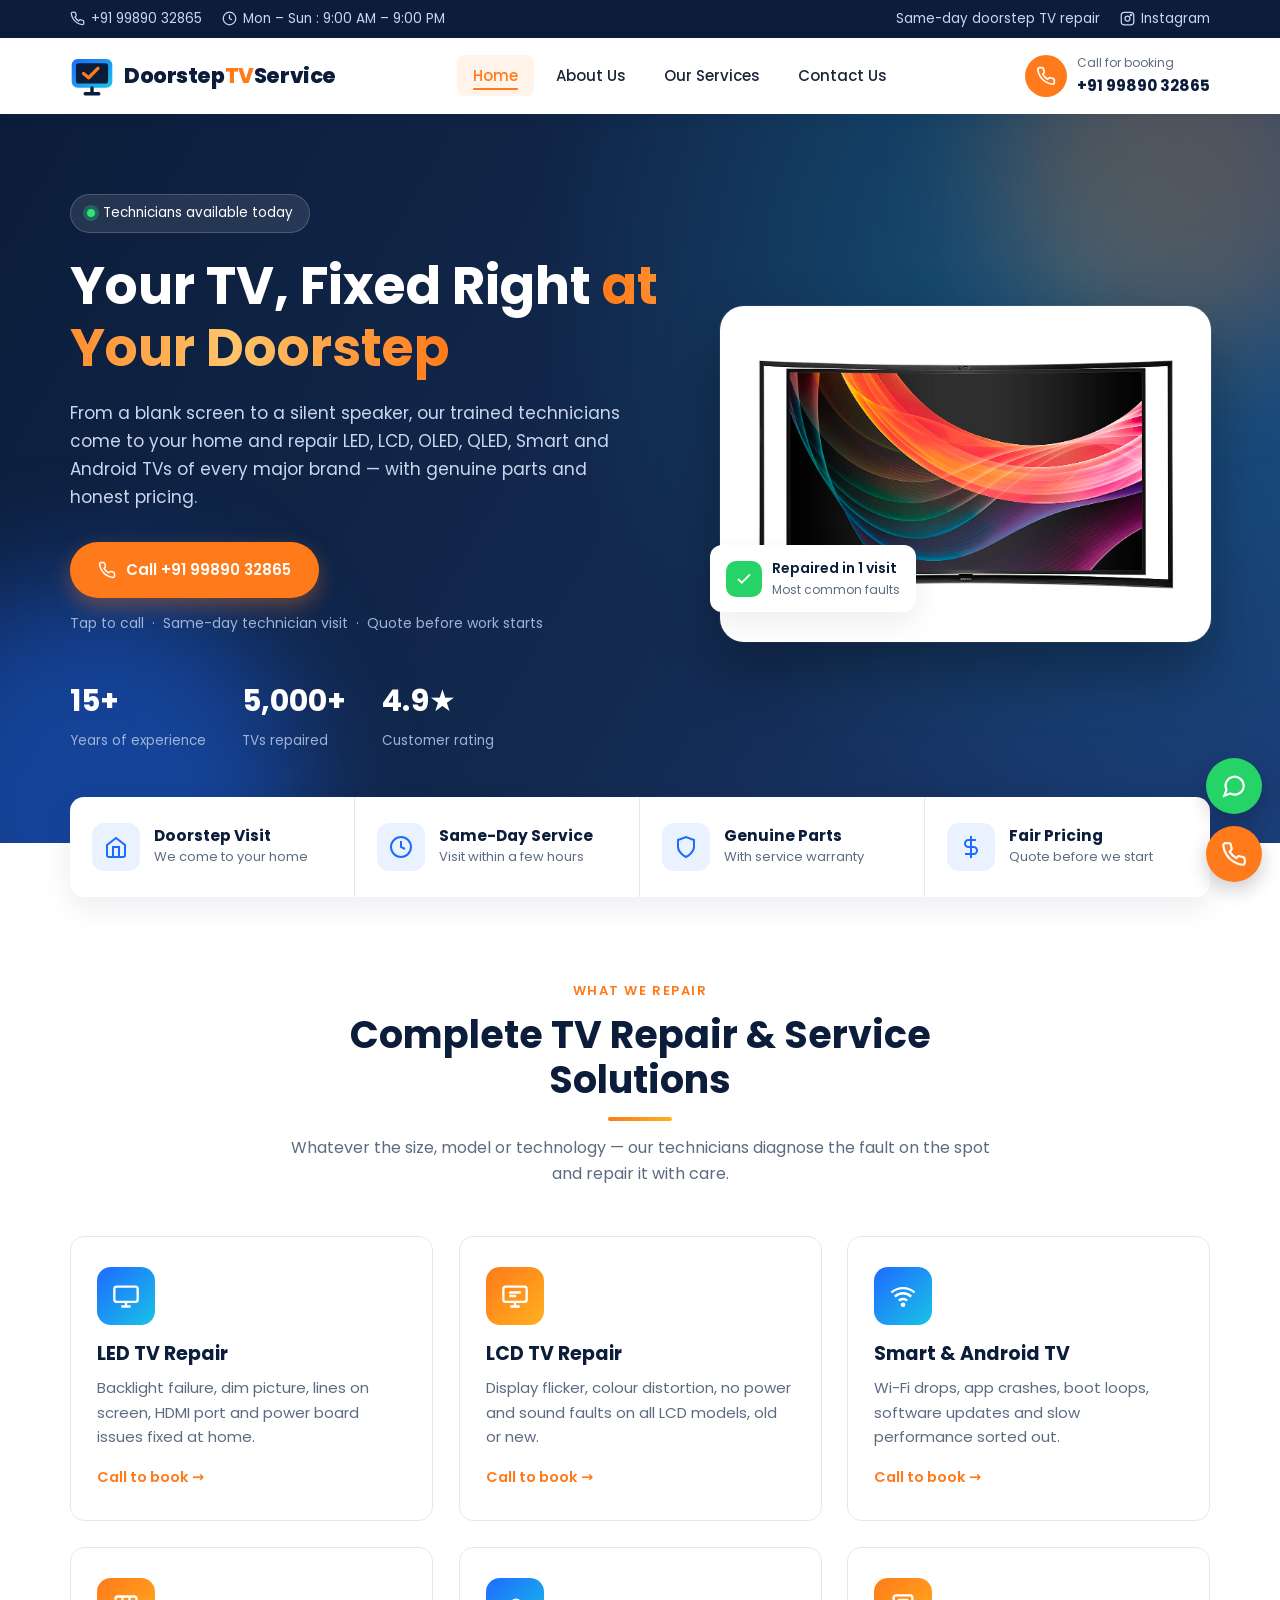
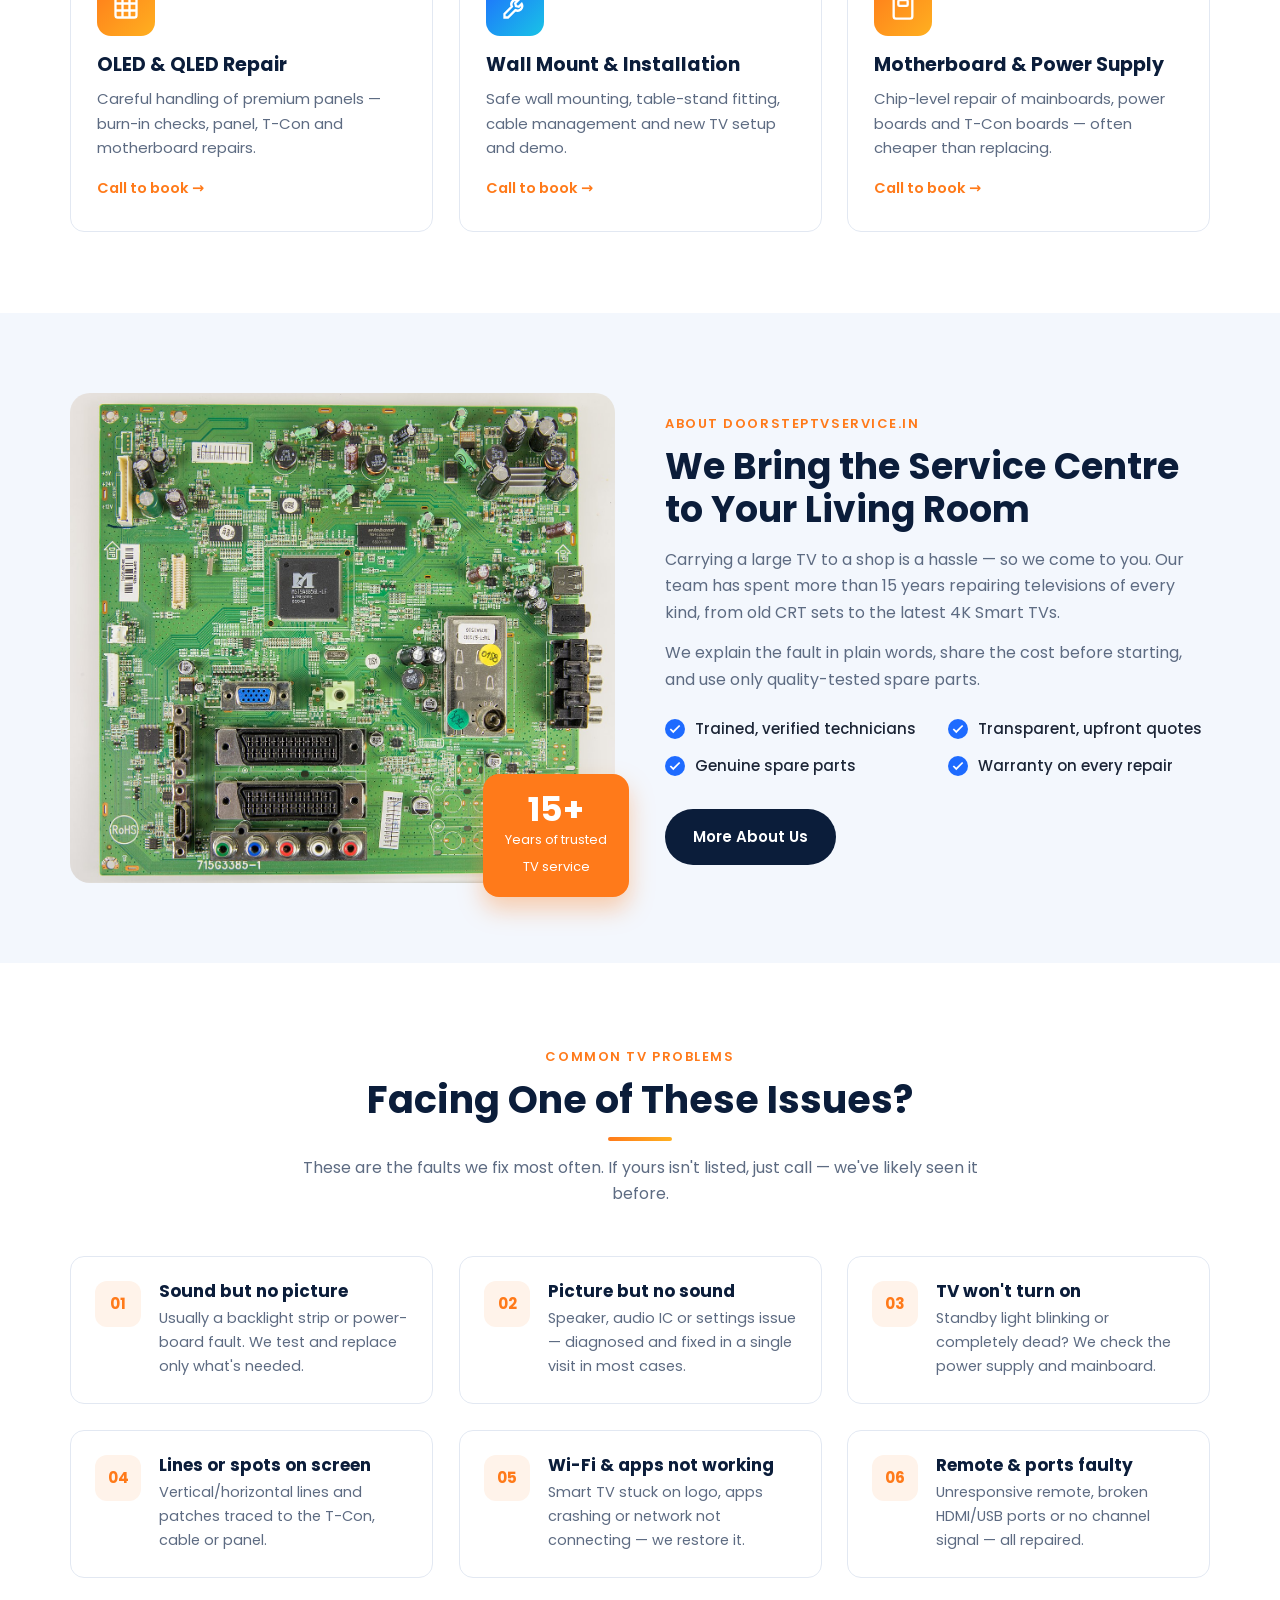
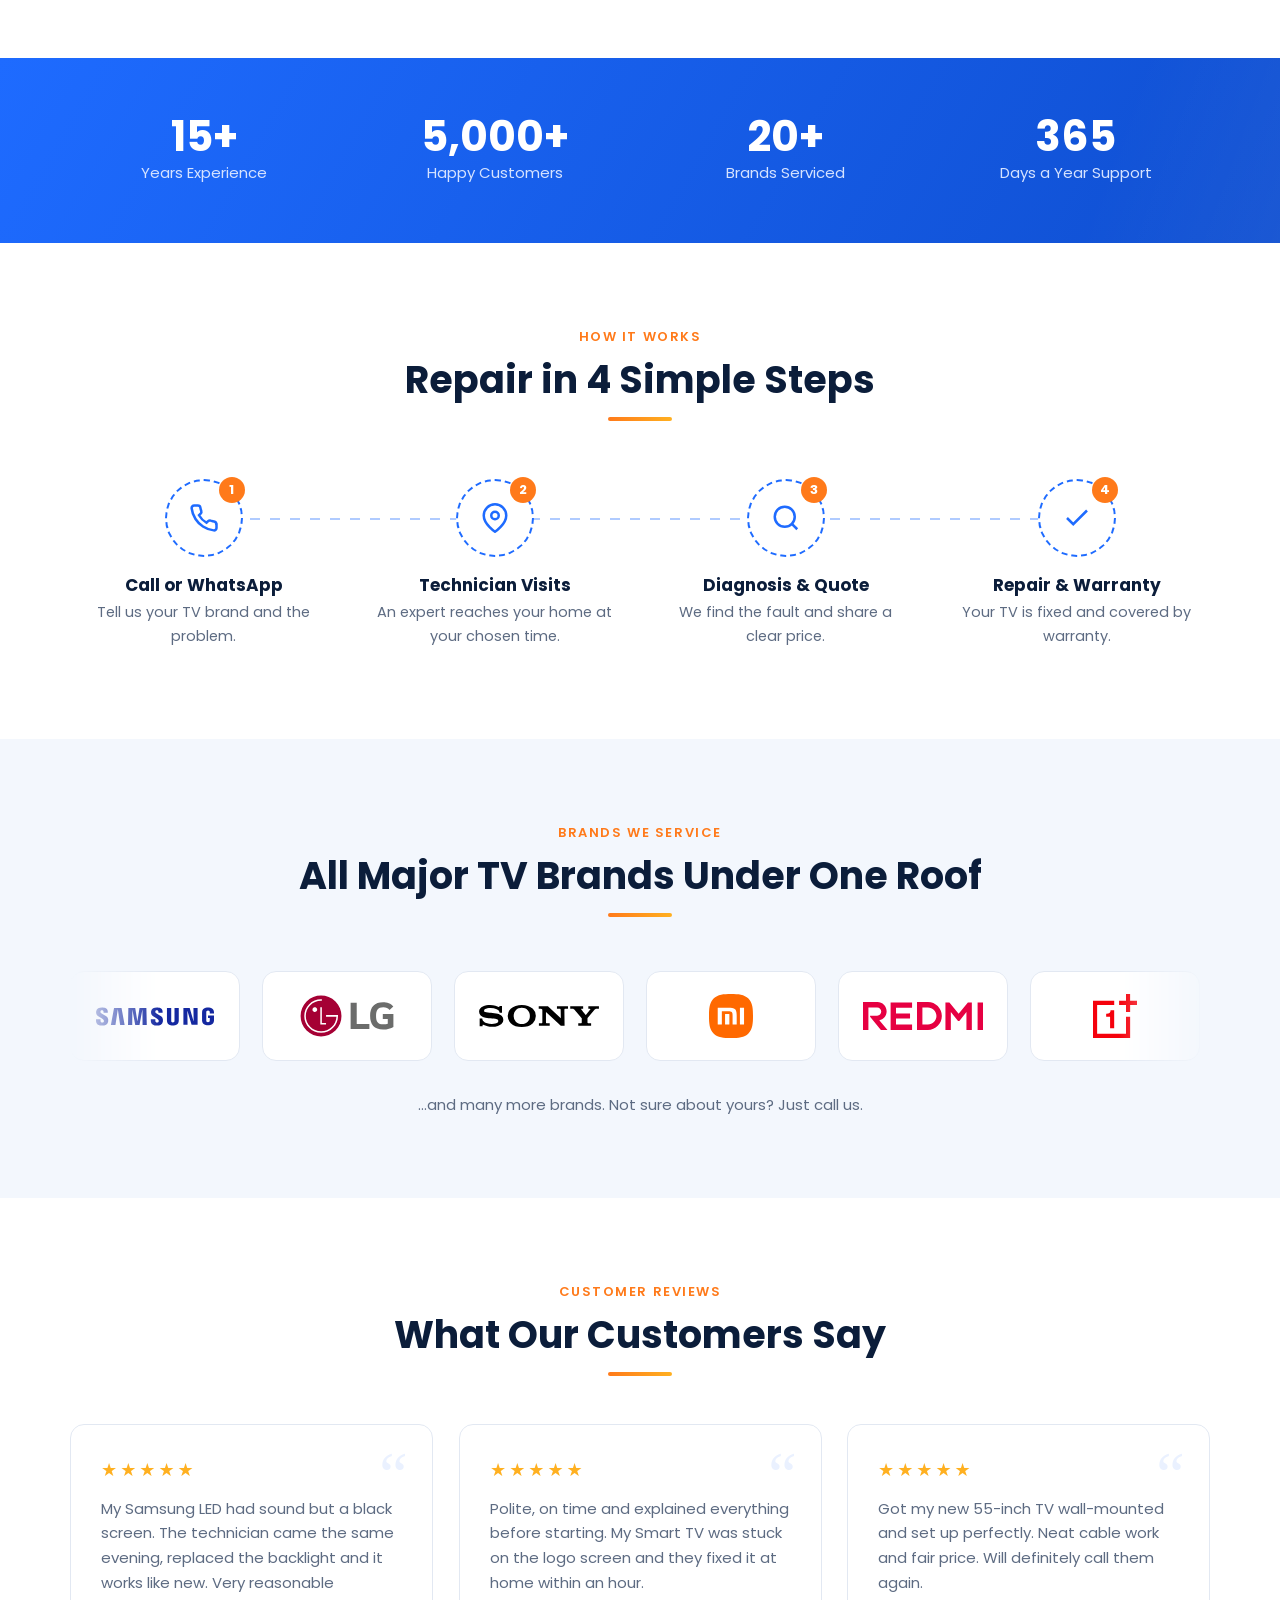
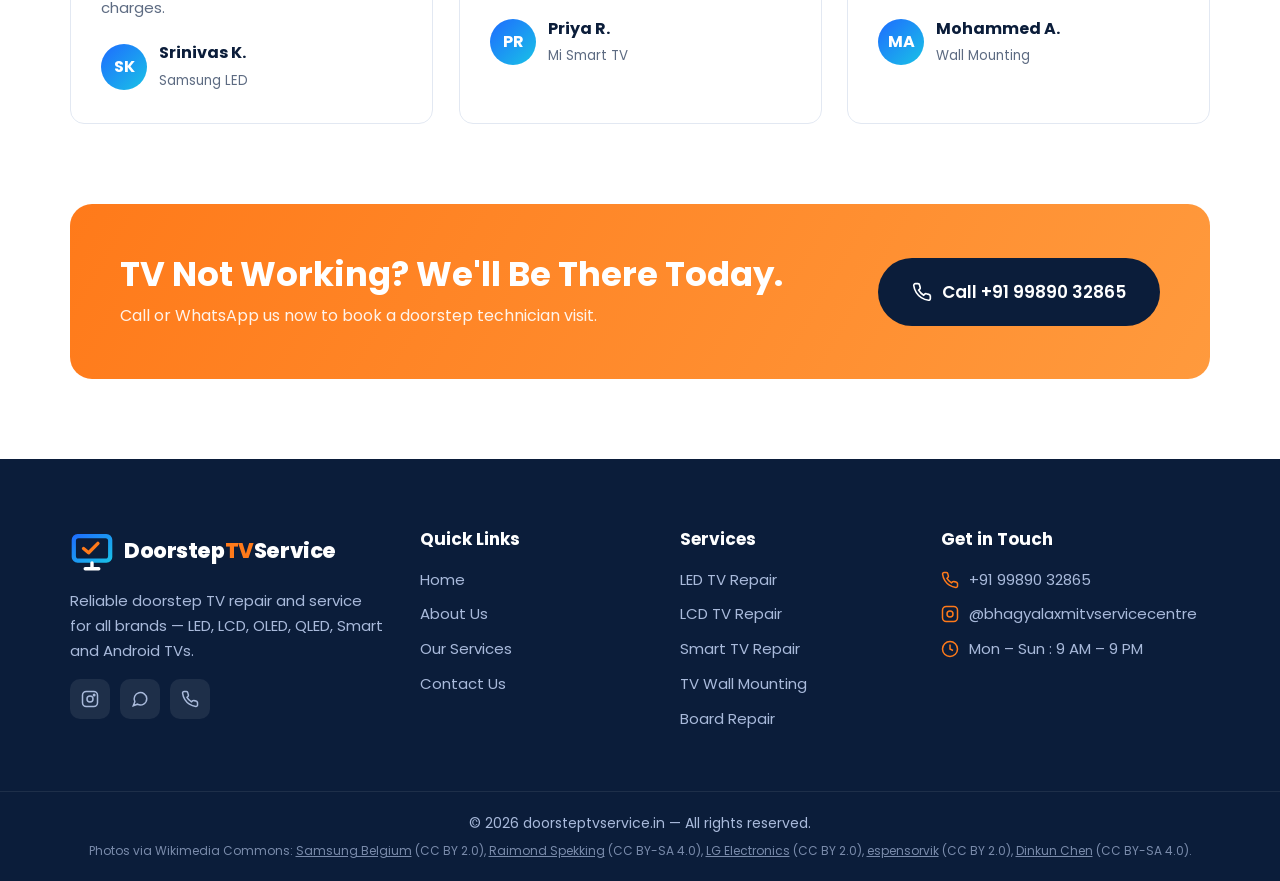
==== commit 564d7c8b: "Make calling the main CTA and use real product photos Every primary button now dials +91 99890 32865" ====
--- a/index.html
+++ b/index.html
@@ -57,9 +57,9 @@
       <h1>Your TV, Fixed Right <span>at Your Doorstep</span></h1>
       <p>From a blank screen to a silent speaker, our trained technicians come to your home and repair LED, LCD, OLED, QLED, Smart and Android TVs of every major brand — with genuine parts and honest pricing.</p>
       <div class="hero-actions">
-        <a href="tel:+919989032865" class="btn btn-primary"><svg viewBox="0 0 24 24" fill="none" stroke="currentColor" stroke-width="2"><path d="M22 16.9v3a2 2 0 0 1-2.2 2 19.8 19.8 0 0 1-8.6-3.1 19.5 19.5 0 0 1-6-6A19.8 19.8 0 0 1 2.1 4.2 2 2 0 0 1 4.1 2h3a2 2 0 0 1 2 1.7c.1.9.4 1.8.7 2.7a2 2 0 0 1-.5 2.1L8 9.8a16 16 0 0 0 6 6l1.3-1.3a2 2 0 0 1 2.1-.4c.9.3 1.8.6 2.7.7a2 2 0 0 1 1.7 2z"/></svg>Call Now</a>
-        <a href="contact.html" class="btn btn-outline">Book a Repair</a>
-      </div>
+        <a href="tel:+919989032865" class="btn btn-primary"><svg viewBox="0 0 24 24" fill="none" stroke="currentColor" stroke-width="2"><path d="M22 16.9v3a2 2 0 0 1-2.2 2 19.8 19.8 0 0 1-8.6-3.1 19.5 19.5 0 0 1-6-6A19.8 19.8 0 0 1 2.1 4.2 2 2 0 0 1 4.1 2h3a2 2 0 0 1 2 1.7c.1.9.4 1.8.7 2.7a2 2 0 0 1-.5 2.1L8 9.8a16 16 0 0 0 6 6l1.3-1.3a2 2 0 0 1 2.1-.4c.9.3 1.8.6 2.7.7a2 2 0 0 1 1.7 2z"/></svg>Call +91 99890 32865</a>
+      </div>
+      <p class="call-note">Tap to call &nbsp;·&nbsp; Same-day technician visit &nbsp;·&nbsp; Quote before work starts</p>
       <div class="hero-stats">
         <div><strong>15+</strong><span>Years of experience</span></div>
         <div><strong>5,000+</strong><span>TVs repaired</span></div>
@@ -67,26 +67,7 @@
       </div>
     </div>
     <div class="hero-art">
-      <svg viewBox="0 0 460 380" aria-hidden="true">
-        <defs>
-          <linearGradient id="scr" x1="0" y1="0" x2="1" y2="1"><stop offset="0" stop-color="#1e6bff"/><stop offset=".55" stop-color="#19c3e6"/><stop offset="1" stop-color="#7f5bff"/></linearGradient>
-          <linearGradient id="bez" x1="0" y1="0" x2="0" y2="1"><stop offset="0" stop-color="#22324f"/><stop offset="1" stop-color="#0a1426"/></linearGradient>
-        </defs>
-        <rect x="20" y="20" width="420" height="260" rx="16" fill="url(#bez)"/>
-        <rect x="34" y="34" width="392" height="232" rx="8" fill="url(#scr)"/>
-        <circle cx="330" cy="100" r="70" fill="#fff" opacity=".12"/>
-        <path d="M34 210 Q140 150 230 200 T426 170 V266 H34Z" fill="#0b1d3a" opacity=".35"/>
-        <g transform="translate(190 110)">
-          <circle cx="40" cy="40" r="44" fill="#fff" opacity=".95"/>
-          <path d="M22 41l12 11 24-24" fill="none" stroke="#ff7a1a" stroke-width="8" stroke-linecap="round" stroke-linejoin="round"/>
-        </g>
-        <rect x="200" y="280" width="60" height="40" fill="#0a1426"/>
-        <rect x="140" y="318" width="180" height="14" rx="7" fill="#0a1426"/>
-        <g transform="translate(360 250) rotate(25)">
-          <rect x="0" y="0" width="22" height="90" rx="6" fill="#ff7a1a"/>
-          <rect x="7" y="-40" width="8" height="44" rx="2" fill="#c9d6ee"/>
-        </g>
-      </svg>
+      <figure class="hero-photo"><img src="images/photos/oled-tv.jpg" alt="Modern curved OLED television" width="1280" height="853" fetchpriority="high"></figure>
       <div class="float-card fc-1"><span class="fc-icon" style="background:#25d366"><svg viewBox="0 0 24 24" fill="none" stroke="currentColor" stroke-width="2.4"><path d="M20 6L9 17l-5-5"/></svg></span><div>Repaired in 1 visit<small>Most common faults</small></div></div>
     </div>
   </div>
@@ -117,37 +98,37 @@
         <span class="ic"><svg viewBox="0 0 24 24" fill="none" stroke="currentColor" stroke-width="2"><rect x="2" y="4" width="20" height="13" rx="2"/><path d="M8 21h8M12 17v4"/></svg></span>
         <h3>LED TV Repair</h3>
         <p>Backlight failure, dim picture, lines on screen, HDMI port and power board issues fixed at home.</p>
-        <a href="services.html" class="more">Learn more →</a>
+        <a href="tel:+919989032865" class="more">Call to book →</a>
       </div>
       <div class="card orange reveal">
         <span class="ic"><svg viewBox="0 0 24 24" fill="none" stroke="currentColor" stroke-width="2"><rect x="2" y="4" width="20" height="13" rx="2"/><path d="M7 9h10M7 12h6"/><path d="M8 21h8M12 17v4"/></svg></span>
         <h3>LCD TV Repair</h3>
         <p>Display flicker, colour distortion, no power and sound faults on all LCD models, old or new.</p>
-        <a href="services.html" class="more">Learn more →</a>
+        <a href="tel:+919989032865" class="more">Call to book →</a>
       </div>
       <div class="card reveal">
         <span class="ic"><svg viewBox="0 0 24 24" fill="none" stroke="currentColor" stroke-width="2"><path d="M5 12.5a10 10 0 0 1 14 0M8.5 16a5 5 0 0 1 7 0M2 9a15 15 0 0 1 20 0"/><circle cx="12" cy="19.5" r="1" fill="currentColor"/></svg></span>
         <h3>Smart &amp; Android TV</h3>
         <p>Wi-Fi drops, app crashes, boot loops, software updates and slow performance sorted out.</p>
-        <a href="services.html" class="more">Learn more →</a>
+        <a href="tel:+919989032865" class="more">Call to book →</a>
       </div>
       <div class="card orange reveal">
         <span class="ic"><svg viewBox="0 0 24 24" fill="none" stroke="currentColor" stroke-width="2"><rect x="3" y="3" width="18" height="18" rx="2"/><path d="M9 3v18M15 3v18M3 9h18M3 15h18"/></svg></span>
         <h3>OLED &amp; QLED Repair</h3>
         <p>Careful handling of premium panels — burn-in checks, panel, T-Con and motherboard repairs.</p>
-        <a href="services.html" class="more">Learn more →</a>
+        <a href="tel:+919989032865" class="more">Call to book →</a>
       </div>
       <div class="card reveal">
         <span class="ic"><svg viewBox="0 0 24 24" fill="none" stroke="currentColor" stroke-width="2"><path d="M14.7 6.3a4 4 0 0 0-5.4 5.4L3 18v3h3l6.3-6.3a4 4 0 0 0 5.4-5.4l-2.5 2.5-2.4-.6-.6-2.4z"/></svg></span>
         <h3>Wall Mount &amp; Installation</h3>
         <p>Safe wall mounting, table-stand fitting, cable management and new TV setup and demo.</p>
-        <a href="services.html" class="more">Learn more →</a>
+        <a href="tel:+919989032865" class="more">Call to book →</a>
       </div>
       <div class="card orange reveal">
         <span class="ic"><svg viewBox="0 0 24 24" fill="none" stroke="currentColor" stroke-width="2"><rect x="4" y="2" width="16" height="20" rx="2"/><rect x="8" y="6" width="8" height="5" rx="1"/><path d="M8 15h.01M12 15h.01M16 15h.01M8 18h.01M12 18h.01M16 18h.01"/></svg></span>
         <h3>Motherboard &amp; Power Supply</h3>
         <p>Chip-level repair of mainboards, power boards and T-Con boards — often cheaper than replacing.</p>
-        <a href="services.html" class="more">Learn more →</a>
+        <a href="tel:+919989032865" class="more">Call to book →</a>
       </div>
     </div>
   </div>
@@ -157,17 +138,7 @@
 <section class="section section-soft">
   <div class="container grid-2">
     <div class="about-art reveal">
-      <div class="frame">
-        <svg viewBox="0 0 300 260" aria-hidden="true" style="width:100%">
-          <rect x="30" y="30" width="240" height="150" rx="12" fill="#0b1d3a"/>
-          <rect x="42" y="42" width="216" height="126" rx="6" fill="#1e6bff"/>
-          <path d="M42 140 Q100 100 150 130 T258 115 V168 H42Z" fill="#19c3e6" opacity=".6"/>
-          <rect x="130" y="180" width="40" height="24" fill="#0b1d3a"/>
-          <rect x="95" y="202" width="110" height="10" rx="5" fill="#0b1d3a"/>
-          <circle cx="235" cy="205" r="34" fill="#ff7a1a"/>
-          <path d="M222 205l9 9 17-17" fill="none" stroke="#fff" stroke-width="6" stroke-linecap="round" stroke-linejoin="round"/>
-        </svg>
-      </div>
+      <div class="frame photo"><img src="images/photos/tv-mainboard.jpg" alt="LCD TV mainboard on the repair bench" loading="lazy" width="1280" height="1151"></div>
       <div class="exp-badge"><strong>15+</strong><span>Years of trusted<br>TV service</span></div>
     </div>
     <div class="reveal">
@@ -289,8 +260,7 @@
         <p>Call or WhatsApp us now to book a doorstep technician visit.</p>
       </div>
       <div class="hero-actions">
-        <a href="tel:+919989032865" class="btn btn-dark">Call +91 99890 32865</a>
-        <a href="https://wa.me/919989032865" target="_blank" rel="noopener" class="btn btn-wa">WhatsApp Us</a>
+        <a href="tel:+919989032865" class="btn btn-dark btn-lg"><svg viewBox="0 0 24 24" fill="none" stroke="currentColor" stroke-width="2"><path d="M22 16.9v3a2 2 0 0 1-2.2 2 19.8 19.8 0 0 1-8.6-3.1 19.5 19.5 0 0 1-6-6A19.8 19.8 0 0 1 2.1 4.2 2 2 0 0 1 4.1 2h3a2 2 0 0 1 2 1.7c.1.9.4 1.8.7 2.7a2 2 0 0 1-.5 2.1L8 9.8a16 16 0 0 0 6 6l1.3-1.3a2 2 0 0 1 2.1-.4c.9.3 1.8.6 2.7.7a2 2 0 0 1 1.7 2z"/></svg>Call +91 99890 32865</a>
       </div>
     </div>
   </div>
@@ -339,8 +309,11 @@
       </ul>
     </div>
   </div>
-  <div class="footer-bottom">© <span class="year">2026</span> doorsteptvservice.in — All rights reserved.</div>
+  <div class="footer-bottom">© <span class="year">2026</span> doorsteptvservice.in — All rights reserved.<p class="photo-credits">Photos via Wikimedia Commons: <a href="https://commons.wikimedia.org/wiki/File:Samsung_OLED_TV.jpg" target="_blank" rel="noopener">Samsung Belgium</a> (CC BY 2.0), <a href="https://commons.wikimedia.org/wiki/File:Mainboard_715G3385-1_for_LCD_TV_Toshiba_26AV603PG-8544.jpg" target="_blank" rel="noopener">Raimond Spekking</a> (CC BY-SA 4.0), <a href="https://commons.wikimedia.org/wiki/File:LG_smart_TV.jpg" target="_blank" rel="noopener">LG Electronics</a> (CC BY 2.0), <a href="https://commons.wikimedia.org/wiki/File:Remote_Control,_Television_-_TV-controller.jpg" target="_blank" rel="noopener">espensorvik</a> (CC BY 2.0), <a href="https://commons.wikimedia.org/wiki/File:LG_IPS_LCD_4K_TV_%26_SAMSUNG_SOUNDBAR_HW-J250_(cropped).jpg" target="_blank" rel="noopener">Dinkun Chen</a> (CC BY-SA 4.0).</p></div>
 </footer>
+
+<!-- Mobile call bar -->
+<a href="tel:+919989032865" class="call-bar" aria-label="Call +91 99890 32865"><svg viewBox="0 0 24 24" fill="none" stroke="currentColor" stroke-width="2"><path d="M22 16.9v3a2 2 0 0 1-2.2 2 19.8 19.8 0 0 1-8.6-3.1 19.5 19.5 0 0 1-6-6A19.8 19.8 0 0 1 2.1 4.2 2 2 0 0 1 4.1 2h3a2 2 0 0 1 2 1.7c.1.9.4 1.8.7 2.7a2 2 0 0 1-.5 2.1L8 9.8a16 16 0 0 0 6 6l1.3-1.3a2 2 0 0 1 2.1-.4c.9.3 1.8.6 2.7.7a2 2 0 0 1 1.7 2z"/></svg><span>Call Now &nbsp;·&nbsp; +91 99890 32865</span></a>
 
 <!-- Floating buttons -->
 <div class="floating">
--- a/css/style.css
+++ b/css/style.css
@@ -426,13 +426,9 @@
 }
 @keyframes shimmer { to { background-position: -200% center; } }
 
-/* Hero: TV floats, screen glows, tick draws itself */
-.hero-art > svg { animation: tvFloat 6s ease-in-out infinite; }
+/* Hero: product photo floats gently */
+.hero-photo { animation: tvFloat 6s ease-in-out infinite; }
 @keyframes tvFloat { 0%, 100% { translate: 0 0; } 50% { translate: 0 -12px; } }
-.hero-art > svg > circle { animation: glow 4s ease-in-out infinite; }
-@keyframes glow { 0%, 100% { opacity: .08; } 50% { opacity: .22; } }
-.hero-art > svg g path { stroke-dasharray: 60; stroke-dashoffset: 60; animation: draw 1s ease 1.1s forwards; }
-@keyframes draw { to { stroke-dashoffset: 0; } }
 .hero-badge .dot { animation: blink 1.6s ease-in-out infinite; }
 @keyframes blink { 50% { box-shadow: 0 0 0 7px rgba(46,229,122,.08); } }
 
@@ -543,5 +539,58 @@
 @media (prefers-reduced-motion: reduce) {
   *, *::before, *::after { animation-duration: .01ms !important; animation-iteration-count: 1 !important; transition-duration: .01ms !important; scroll-behavior: auto !important; }
   .reveal, .reveal-left, .reveal-right, .reveal-zoom { opacity: 1; translate: none; scale: none; }
-  .hero-art > svg g path { stroke-dashoffset: 0; }
-}
+}
+
+/* ============================================================
+   Real photos
+   ============================================================ */
+.hero-photo {
+  margin: 0; background: #fff; border-radius: 24px; padding: 14px;
+  box-shadow: 0 30px 60px rgba(0,0,0,.35), 0 0 0 1px rgba(255,255,255,.08);
+}
+.hero-photo img { width: 100%; height: auto; border-radius: 14px; display: block; }
+.about-art .frame.photo { padding: 0; overflow: hidden; aspect-ratio: 1 / .9; }
+.about-art .frame.photo img { width: 100%; height: 100%; object-fit: cover; transition: transform .8s cubic-bezier(.2,.7,.2,1); }
+.about-art:hover .frame.photo img { transform: scale(1.05); }
+.svc-row { grid-template-columns: 200px 1fr; align-items: center; }
+.svc-row .ic { width: 200px; height: 150px; border-radius: 16px; }
+.svc-row .ic svg { width: 56px; height: 56px; }
+.svc-photo { width: 200px; height: 150px; object-fit: cover; border-radius: 16px; display: block; transition: transform .5s ease; }
+.svc-row:hover .svc-photo { transform: scale(1.04); }
+@media (max-width: 600px) {
+  .svc-row .ic, .svc-photo { width: 100%; height: 180px; }
+}
+
+/* ============================================================
+   Call-first: every main action dials the phone
+   ============================================================ */
+.btn-lg { padding: 18px 32px; font-size: 17px; }
+.btn-lg svg { width: 20px; height: 20px; }
+.call-note { font-size: 14px !important; color: #9fb2d6 !important; margin: 14px 0 0 !important; }
+.svc-call { display: inline-flex; align-items: center; gap: 8px; margin-top: 14px; font-weight: 600; color: var(--orange); font-size: 15px; }
+.svc-call svg { width: 16px; height: 16px; }
+.svc-call:hover { color: var(--orange-dark); text-decoration: underline; }
+.header-call .icon { background: var(--orange); color: #fff; animation: pulse 2s infinite; }
+.call-card { border: 2px solid var(--orange); background: #fff8f2; }
+.call-card .big-phone { font-size: 24px; font-weight: 800; color: var(--navy); margin: 2px 0 4px; }
+
+/* Sticky call bar on phones */
+.call-bar { display: none; }
+@media (max-width: 860px) {
+  .header-call { display: flex; margin-left: auto; margin-right: 6px; }
+  .header-call .txt { display: none; }
+  .call-bar {
+    display: flex; align-items: center; justify-content: center; gap: 10px;
+    position: fixed; left: 0; right: 0; bottom: 0; z-index: 70; height: 60px;
+    background: var(--orange); color: #fff; font-weight: 700; font-size: 17px;
+    box-shadow: 0 -6px 20px rgba(0,0,0,.15); padding-bottom: env(safe-area-inset-bottom);
+  }
+  .call-bar svg { width: 22px; height: 22px; animation: ring 2.4s ease-in-out infinite; }
+  body { padding-bottom: 60px; }
+  .floating { bottom: 76px; }
+  .floating .f-call { display: none; }
+}
+@keyframes ring { 0%, 60%, 100% { transform: rotate(0); } 65%, 75%, 85% { transform: rotate(-14deg); } 70%, 80%, 90% { transform: rotate(14deg); } }
+
+.photo-credits { font-size: 12px; opacity: .7; margin: 6px 0 0 !important; }
+.photo-credits a { text-decoration: underline; }
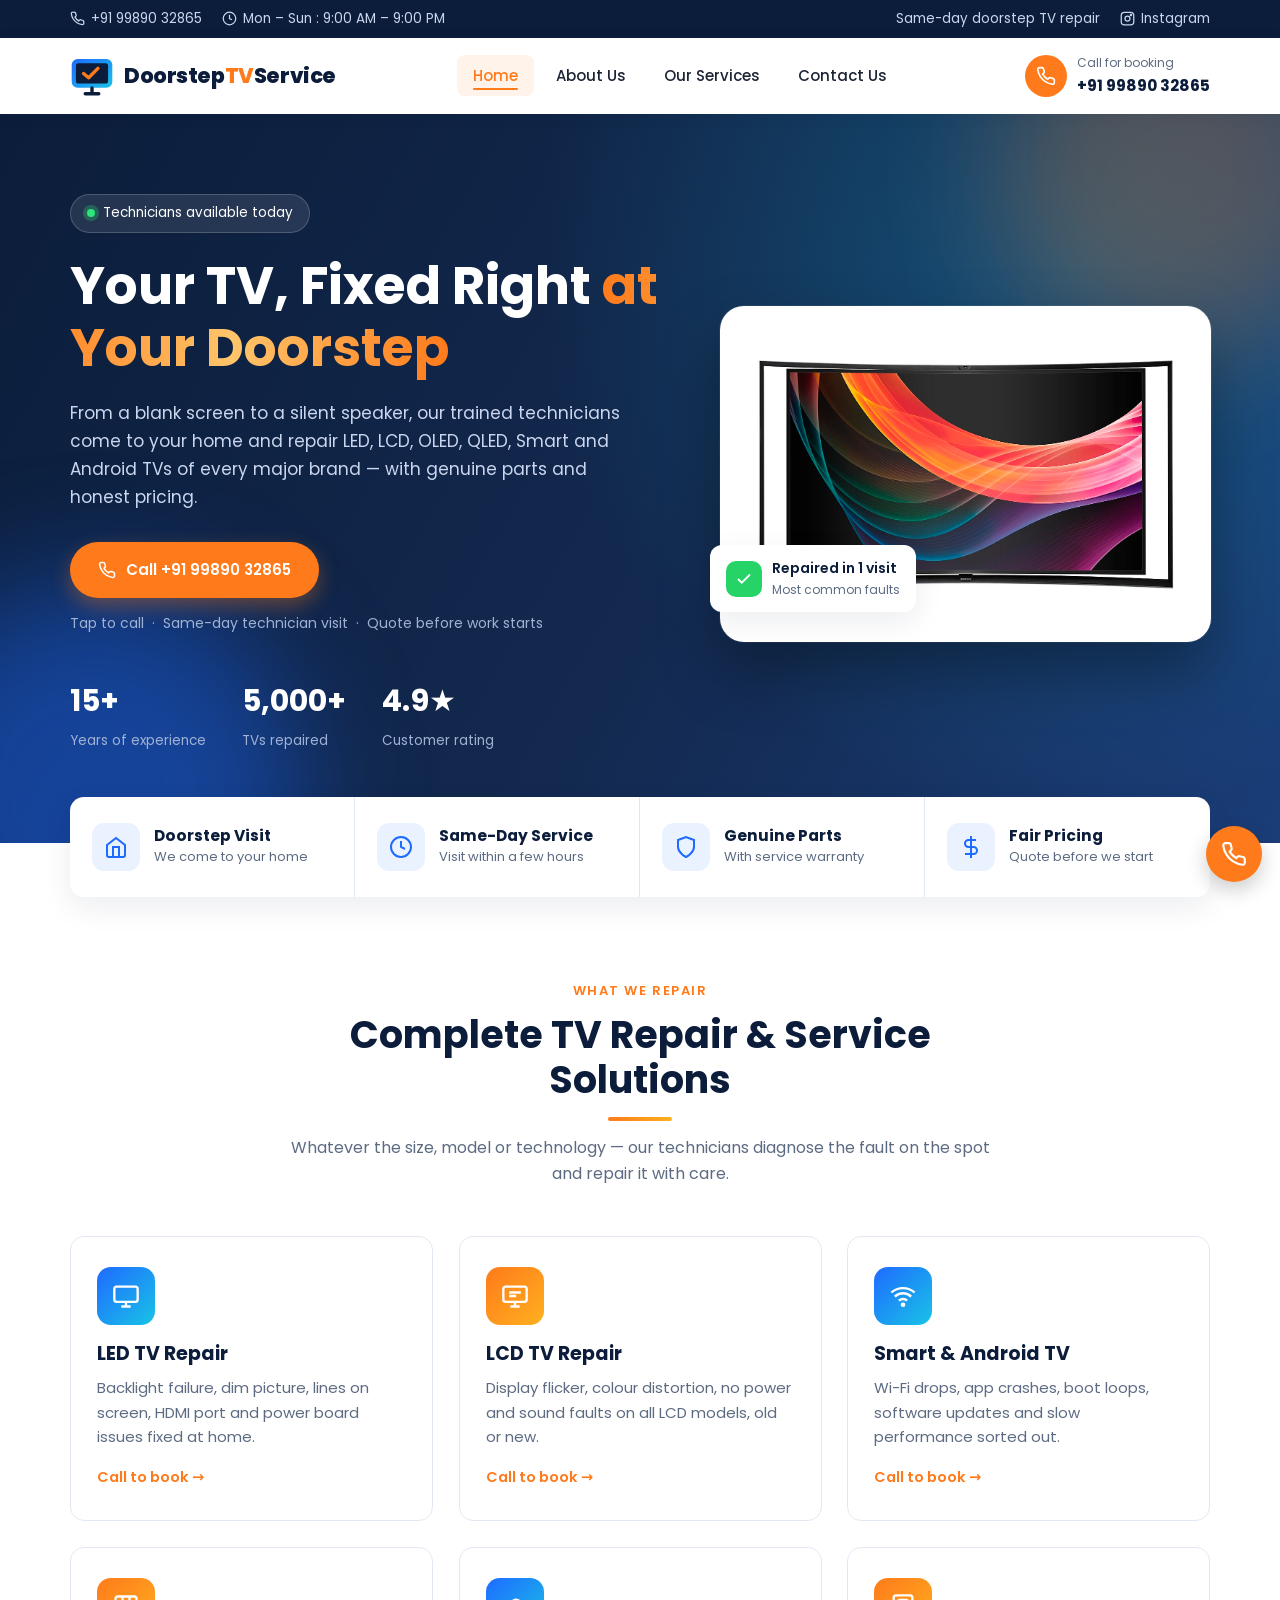
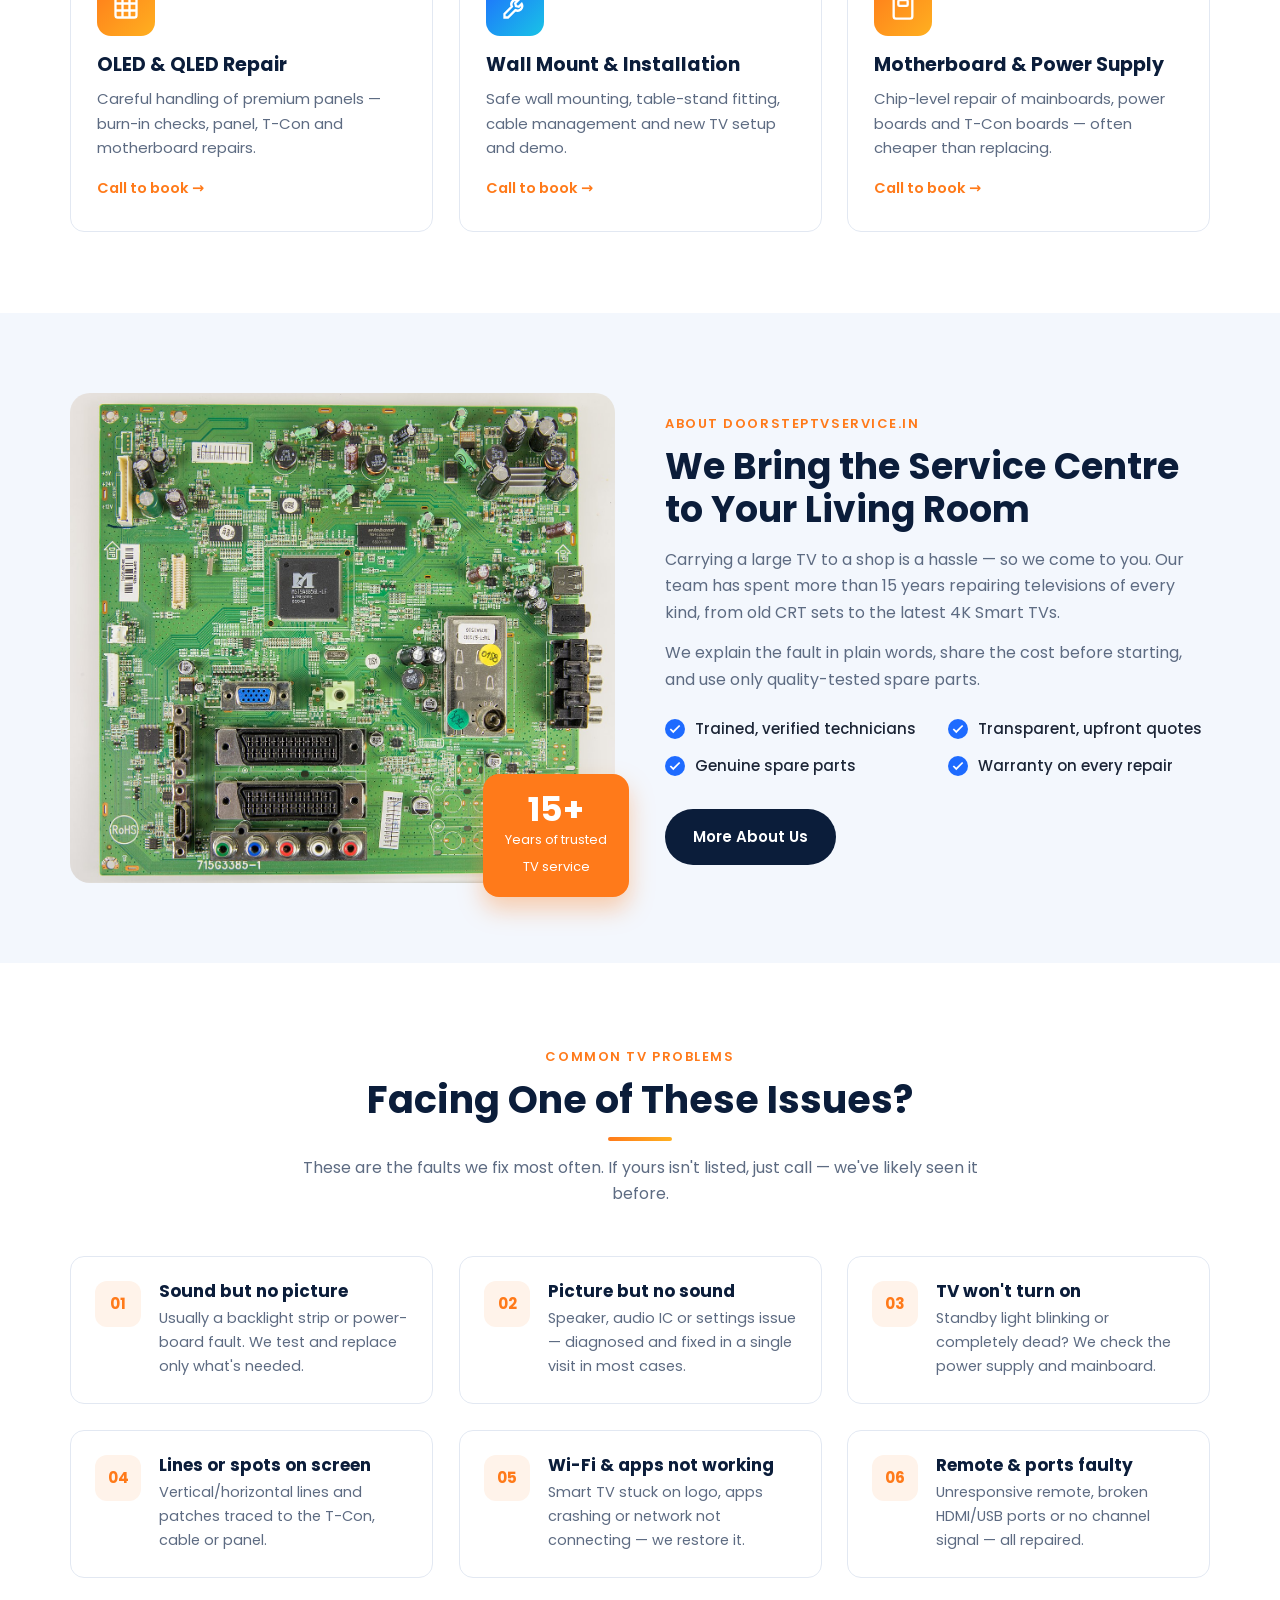
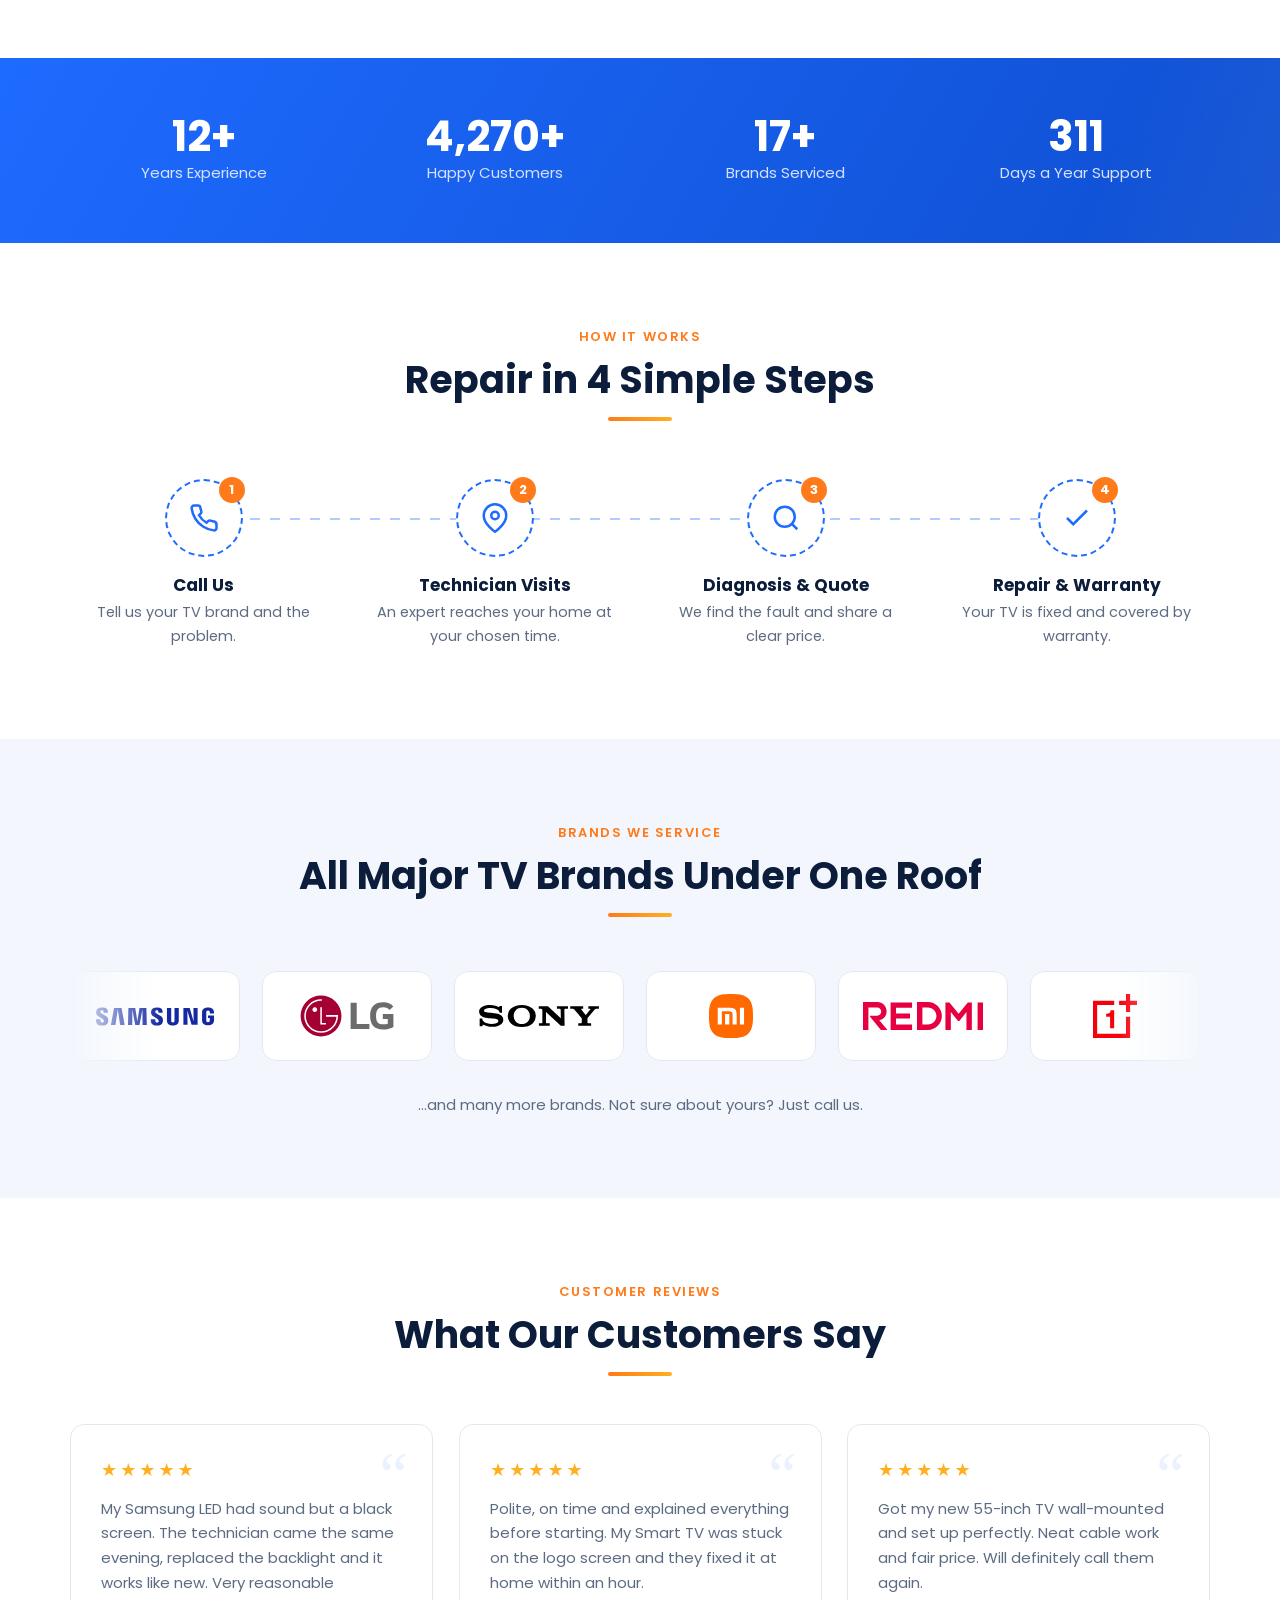
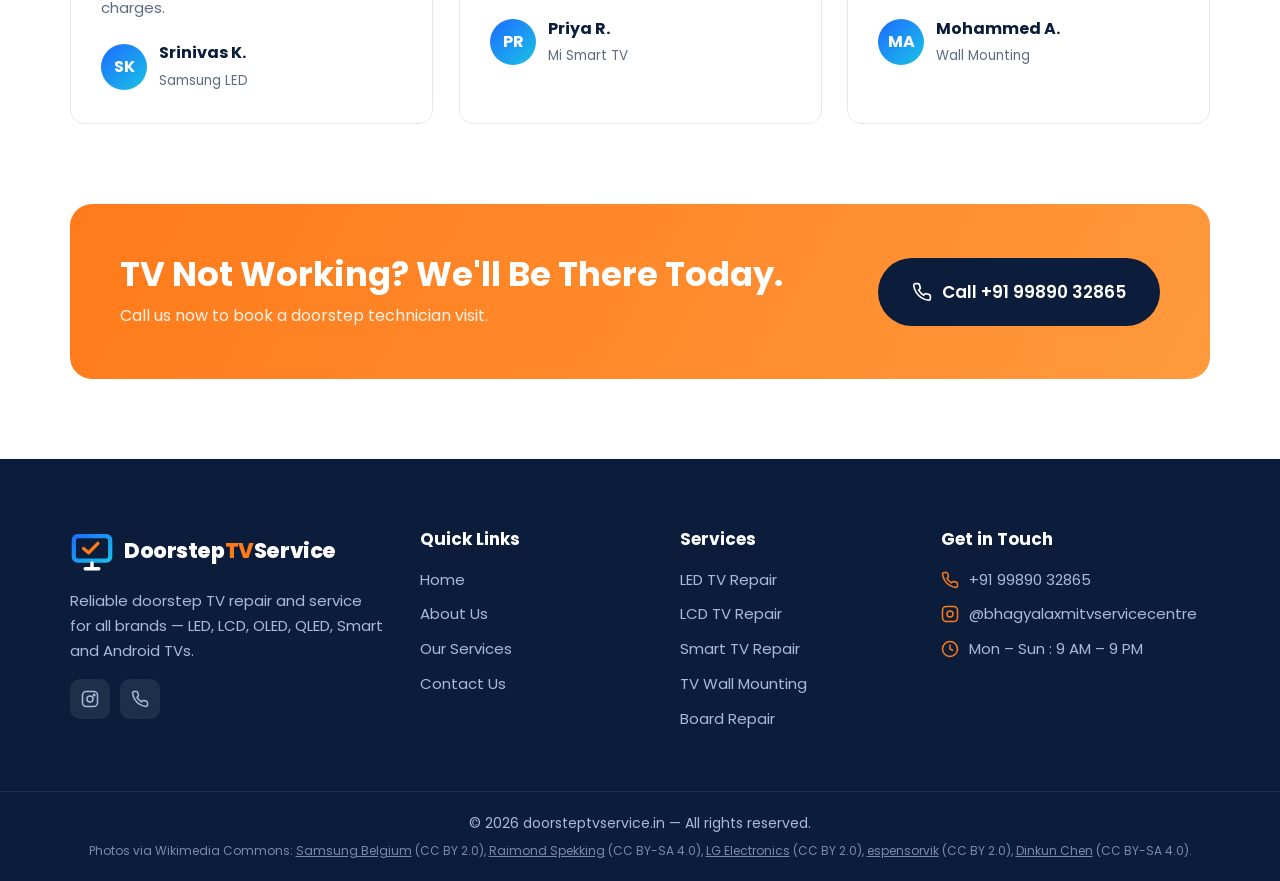
==== commit 9a33d60c: "Remove WhatsApp from the site Drop the floating WhatsApp button, footer icon, contact card and the W" ====
--- a/index.html
+++ b/index.html
@@ -194,7 +194,7 @@
       <h2>Repair in 4 Simple Steps</h2>
     </div>
     <div class="steps">
-      <div class="step reveal"><div class="circle"><svg viewBox="0 0 24 24" fill="none" stroke="currentColor" stroke-width="2"><path d="M22 16.9v3a2 2 0 0 1-2.2 2 19.8 19.8 0 0 1-8.6-3.1 19.5 19.5 0 0 1-6-6A19.8 19.8 0 0 1 2.1 4.2 2 2 0 0 1 4.1 2h3a2 2 0 0 1 2 1.7c.1.9.4 1.8.7 2.7a2 2 0 0 1-.5 2.1L8 9.8a16 16 0 0 0 6 6l1.3-1.3a2 2 0 0 1 2.1-.4c.9.3 1.8.6 2.7.7a2 2 0 0 1 1.7 2z"/></svg></div><h4>Call or WhatsApp</h4><p>Tell us your TV brand and the problem.</p></div>
+      <div class="step reveal"><div class="circle"><svg viewBox="0 0 24 24" fill="none" stroke="currentColor" stroke-width="2"><path d="M22 16.9v3a2 2 0 0 1-2.2 2 19.8 19.8 0 0 1-8.6-3.1 19.5 19.5 0 0 1-6-6A19.8 19.8 0 0 1 2.1 4.2 2 2 0 0 1 4.1 2h3a2 2 0 0 1 2 1.7c.1.9.4 1.8.7 2.7a2 2 0 0 1-.5 2.1L8 9.8a16 16 0 0 0 6 6l1.3-1.3a2 2 0 0 1 2.1-.4c.9.3 1.8.6 2.7.7a2 2 0 0 1 1.7 2z"/></svg></div><h4>Call Us</h4><p>Tell us your TV brand and the problem.</p></div>
       <div class="step reveal"><div class="circle"><svg viewBox="0 0 24 24" fill="none" stroke="currentColor" stroke-width="2"><path d="M21 10c0 7-9 13-9 13S3 17 3 10a9 9 0 0 1 18 0z"/><circle cx="12" cy="10" r="3"/></svg></div><h4>Technician Visits</h4><p>An expert reaches your home at your chosen time.</p></div>
       <div class="step reveal"><div class="circle"><svg viewBox="0 0 24 24" fill="none" stroke="currentColor" stroke-width="2"><circle cx="11" cy="11" r="8"/><path d="M21 21l-4.3-4.3"/></svg></div><h4>Diagnosis &amp; Quote</h4><p>We find the fault and share a clear price.</p></div>
       <div class="step reveal"><div class="circle"><svg viewBox="0 0 24 24" fill="none" stroke="currentColor" stroke-width="2"><path d="M20 6L9 17l-5-5"/></svg></div><h4>Repair &amp; Warranty</h4><p>Your TV is fixed and covered by warranty.</p></div>
@@ -257,7 +257,7 @@
     <div class="cta reveal">
       <div>
         <h2>TV Not Working? We'll Be There Today.</h2>
-        <p>Call or WhatsApp us now to book a doorstep technician visit.</p>
+        <p>Call us now to book a doorstep technician visit.</p>
       </div>
       <div class="hero-actions">
         <a href="tel:+919989032865" class="btn btn-dark btn-lg"><svg viewBox="0 0 24 24" fill="none" stroke="currentColor" stroke-width="2"><path d="M22 16.9v3a2 2 0 0 1-2.2 2 19.8 19.8 0 0 1-8.6-3.1 19.5 19.5 0 0 1-6-6A19.8 19.8 0 0 1 2.1 4.2 2 2 0 0 1 4.1 2h3a2 2 0 0 1 2 1.7c.1.9.4 1.8.7 2.7a2 2 0 0 1-.5 2.1L8 9.8a16 16 0 0 0 6 6l1.3-1.3a2 2 0 0 1 2.1-.4c.9.3 1.8.6 2.7.7a2 2 0 0 1 1.7 2z"/></svg>Call +91 99890 32865</a>
@@ -277,7 +277,6 @@
       <p>Reliable doorstep TV repair and service for all brands — LED, LCD, OLED, QLED, Smart and Android TVs.</p>
       <div class="socials">
         <a href="https://www.instagram.com/bhagyalaxmitvservicecentre" target="_blank" rel="noopener" aria-label="Instagram"><svg viewBox="0 0 24 24" fill="none" stroke="currentColor" stroke-width="2"><rect x="2" y="2" width="20" height="20" rx="5"/><circle cx="12" cy="12" r="4"/><circle cx="17.5" cy="6.5" r="1" fill="currentColor"/></svg></a>
-        <a href="https://wa.me/919989032865" target="_blank" rel="noopener" aria-label="WhatsApp"><svg viewBox="0 0 24 24" fill="none" stroke="currentColor" stroke-width="2"><path d="M21 11.5a8.4 8.4 0 0 1-12.4 7.4L3 21l2.1-5.4A8.4 8.4 0 1 1 21 11.5z"/></svg></a>
         <a href="tel:+919989032865" aria-label="Call"><svg viewBox="0 0 24 24" fill="none" stroke="currentColor" stroke-width="2"><path d="M22 16.9v3a2 2 0 0 1-2.2 2 19.8 19.8 0 0 1-8.6-3.1 19.5 19.5 0 0 1-6-6A19.8 19.8 0 0 1 2.1 4.2 2 2 0 0 1 4.1 2h3a2 2 0 0 1 2 1.7c.1.9.4 1.8.7 2.7a2 2 0 0 1-.5 2.1L8 9.8a16 16 0 0 0 6 6l1.3-1.3a2 2 0 0 1 2.1-.4c.9.3 1.8.6 2.7.7a2 2 0 0 1 1.7 2z"/></svg></a>
       </div>
     </div>
@@ -317,7 +316,6 @@
 
 <!-- Floating buttons -->
 <div class="floating">
-  <a href="https://wa.me/919989032865" target="_blank" rel="noopener" class="f-wa" aria-label="WhatsApp"><svg viewBox="0 0 24 24" fill="none" stroke="currentColor" stroke-width="2"><path d="M21 11.5a8.4 8.4 0 0 1-12.4 7.4L3 21l2.1-5.4A8.4 8.4 0 1 1 21 11.5z"/></svg></a>
   <a href="tel:+919989032865" class="f-call" aria-label="Call now"><svg viewBox="0 0 24 24" fill="none" stroke="currentColor" stroke-width="2"><path d="M22 16.9v3a2 2 0 0 1-2.2 2 19.8 19.8 0 0 1-8.6-3.1 19.5 19.5 0 0 1-6-6A19.8 19.8 0 0 1 2.1 4.2 2 2 0 0 1 4.1 2h3a2 2 0 0 1 2 1.7c.1.9.4 1.8.7 2.7a2 2 0 0 1-.5 2.1L8 9.8a16 16 0 0 0 6 6l1.3-1.3a2 2 0 0 1 2.1-.4c.9.3 1.8.6 2.7.7a2 2 0 0 1 1.7 2z"/></svg></a>
 </div>
 
--- a/css/style.css
+++ b/css/style.css
@@ -53,8 +53,6 @@
 .btn-outline:hover { background: #fff; color: var(--navy); }
 .btn-dark { background: var(--navy); color: #fff; }
 .btn-dark:hover { background: var(--blue); }
-.btn-wa { background: #25d366; color: #fff; }
-.btn-wa:hover { background: #1eb457; }
 
 /* Top bar */
 .topbar { background: var(--navy); color: #c9d6ee; font-size: 13.5px; }
@@ -322,7 +320,6 @@
 }
 .floating a:hover { transform: scale(1.08); }
 .floating svg { width: 26px; height: 26px; }
-.floating .f-wa { background: #25d366; }
 .floating .f-call { background: var(--orange); animation: pulse 2s infinite; }
 @keyframes pulse { 0% { box-shadow: 0 0 0 0 rgba(255,122,26,.55); } 70% { box-shadow: 0 0 0 16px rgba(255,122,26,0); } 100% { box-shadow: 0 0 0 0 rgba(255,122,26,0); } }
 
@@ -527,7 +524,6 @@
 .exp-badge { animation: bob 5s ease-in-out infinite; }
 
 /* Floating buttons: pop in */
-.floating a.f-wa { animation: popIn .6s cubic-bezier(.3,1.6,.5,1) .8s both; }
 .floating a.f-call { animation: popIn .6s cubic-bezier(.3,1.6,.5,1) 1s both, pulse 2s 1.6s infinite; }
 @keyframes popIn { from { opacity: 0; transform: scale(0); } to { opacity: 1; transform: none; } }
 
@@ -594,3 +590,10 @@
 
 .photo-credits { font-size: 12px; opacity: .7; margin: 6px 0 0 !important; }
 .photo-credits a { text-decoration: underline; }
+
+/* Contact: call box (replaces the old booking form) */
+.call-checklist { display: grid; gap: 14px; margin: 6px 0 26px; }
+.call-checklist li { display: flex; gap: 12px; align-items: flex-start; font-size: 15.5px; color: var(--muted); }
+.call-checklist strong { color: var(--navy); }
+.call-checklist svg { width: 22px; height: 22px; flex-shrink: 0; color: #fff; background: var(--orange); border-radius: 50%; padding: 4px; margin-top: 1px; }
+.call-box-btn { width: 100%; justify-content: center; }
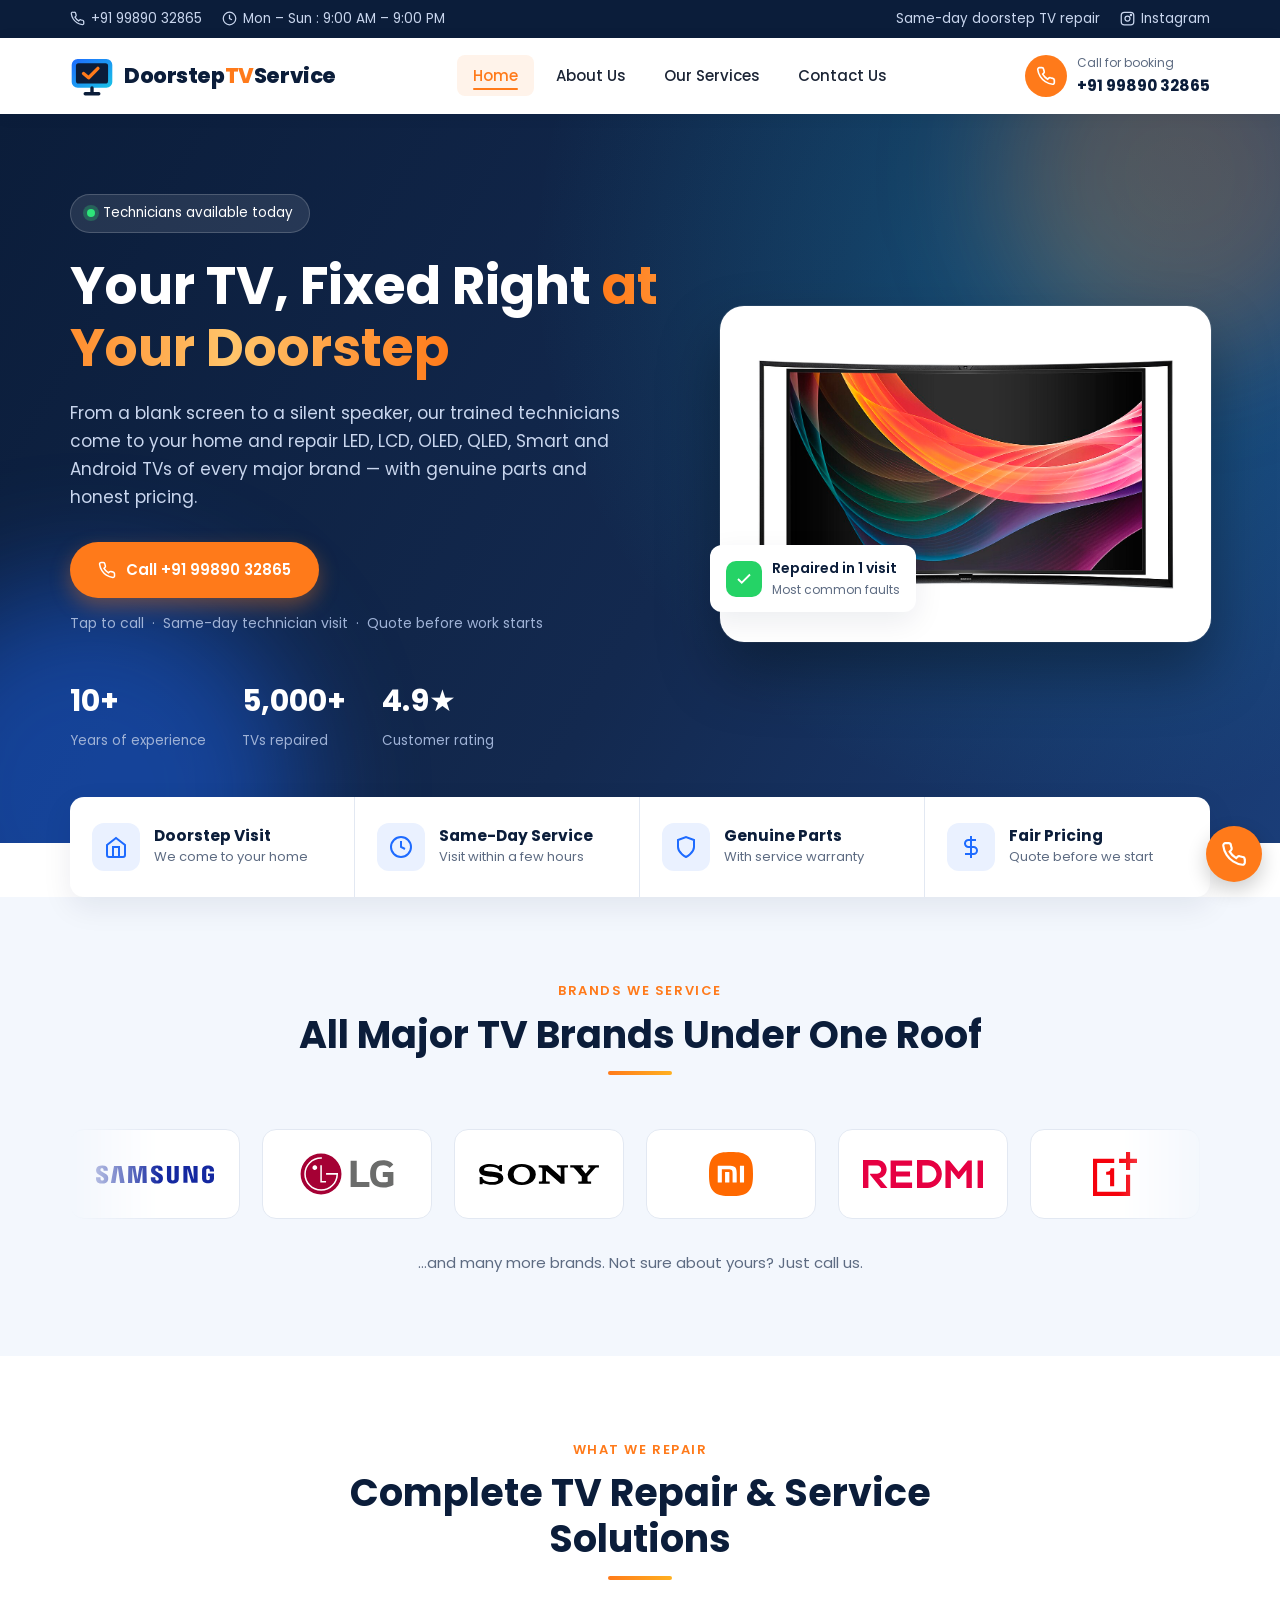
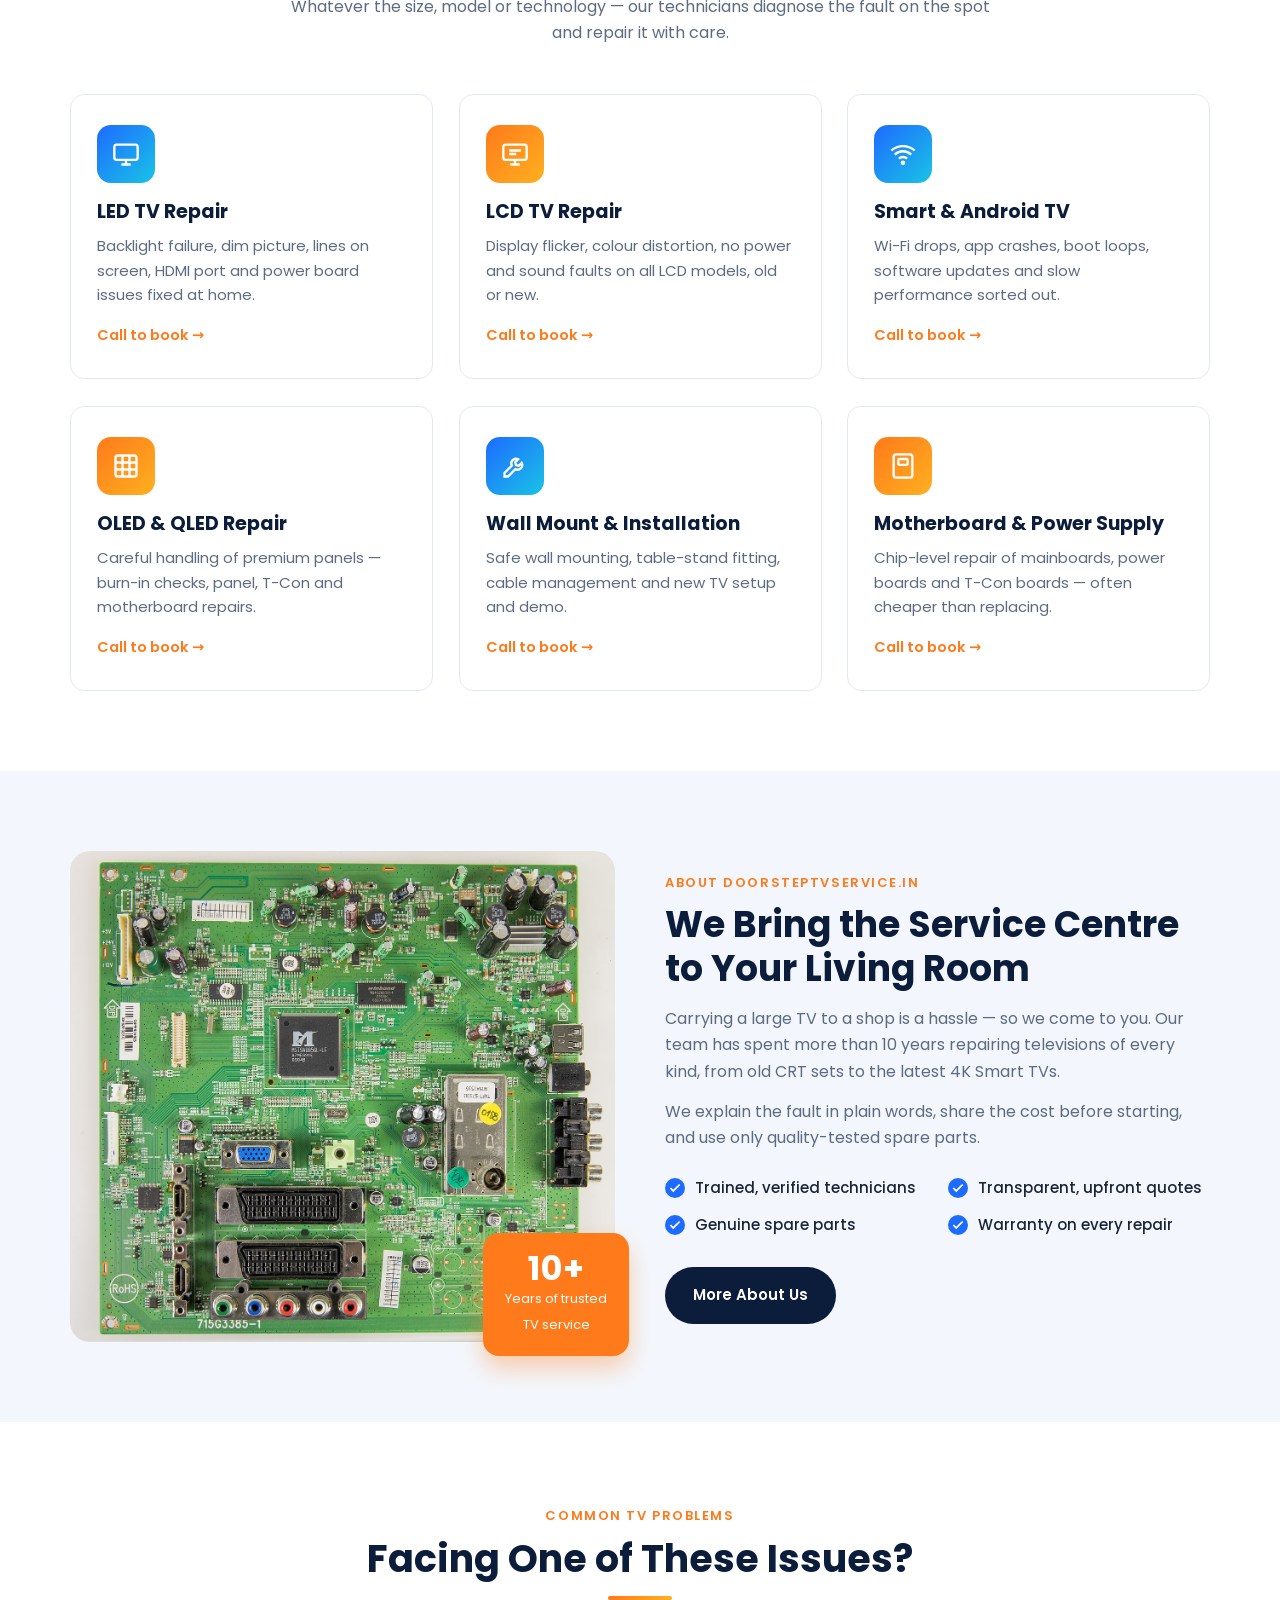
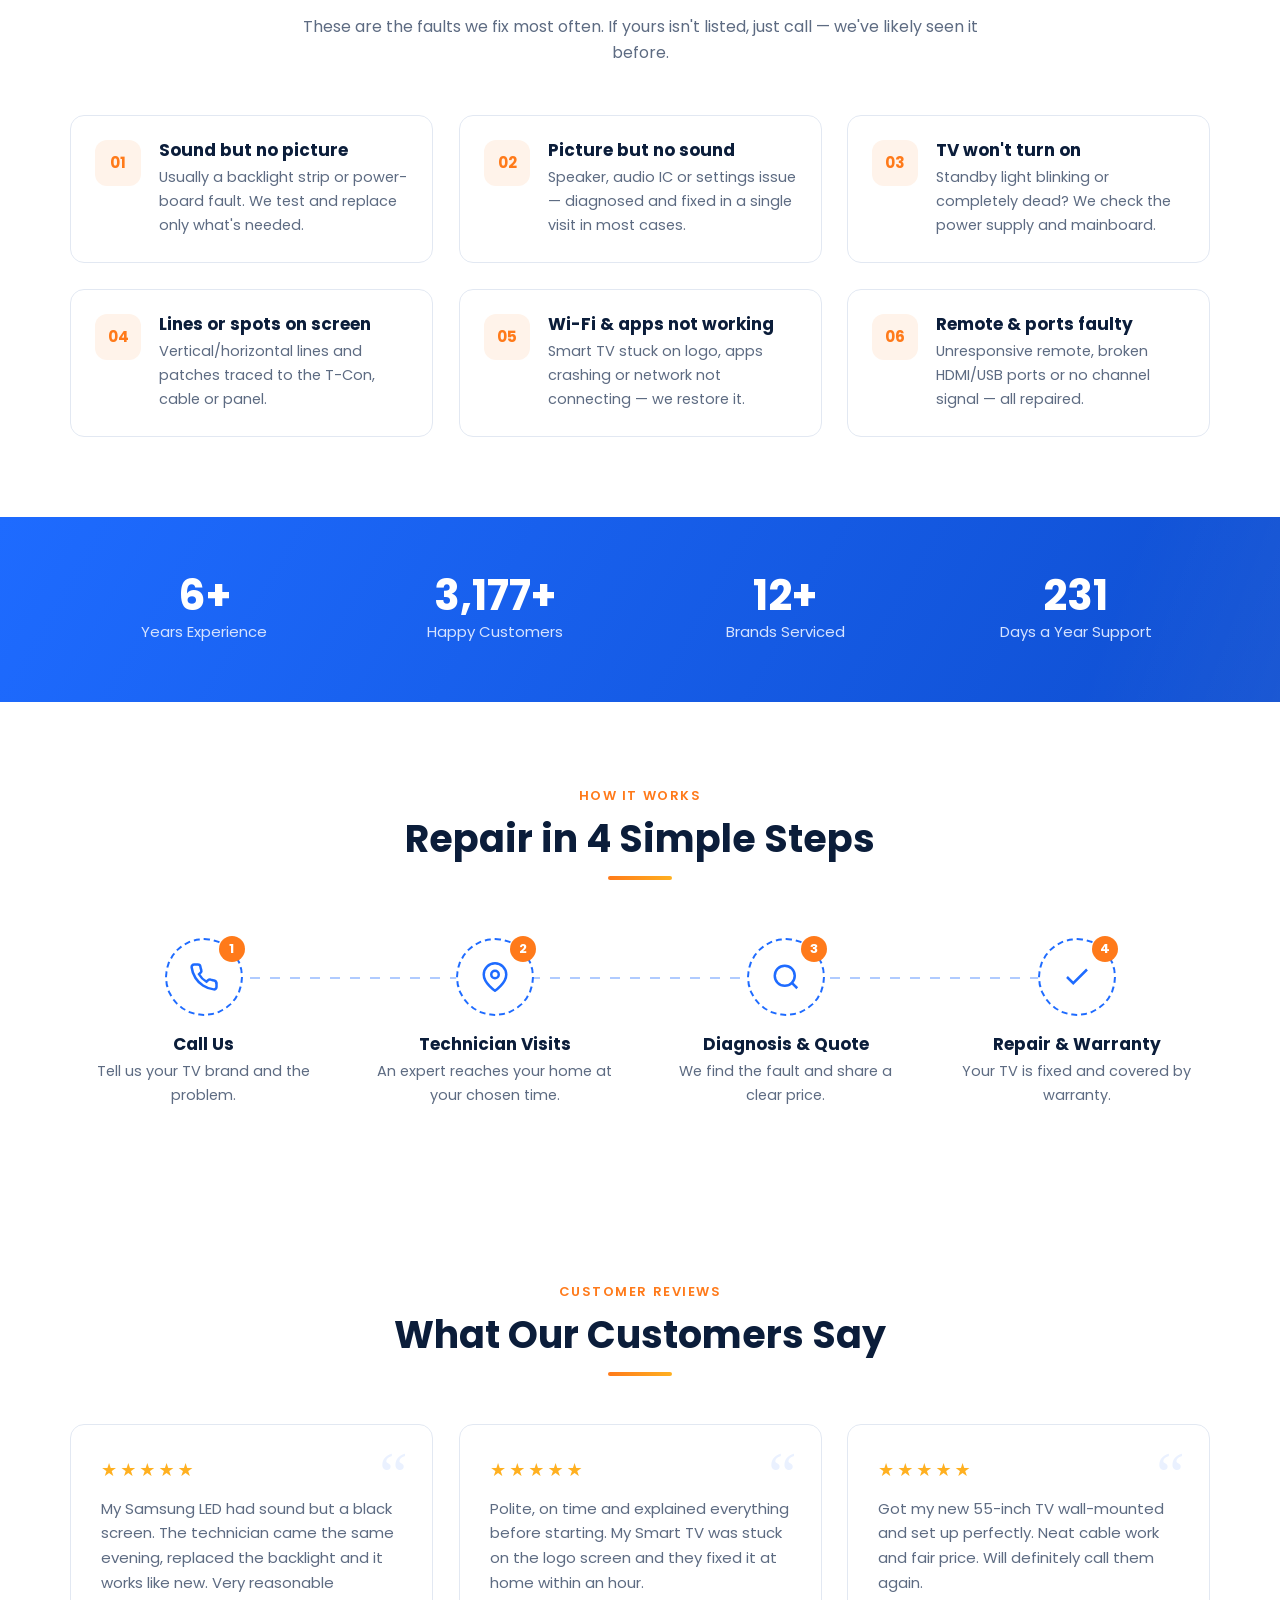
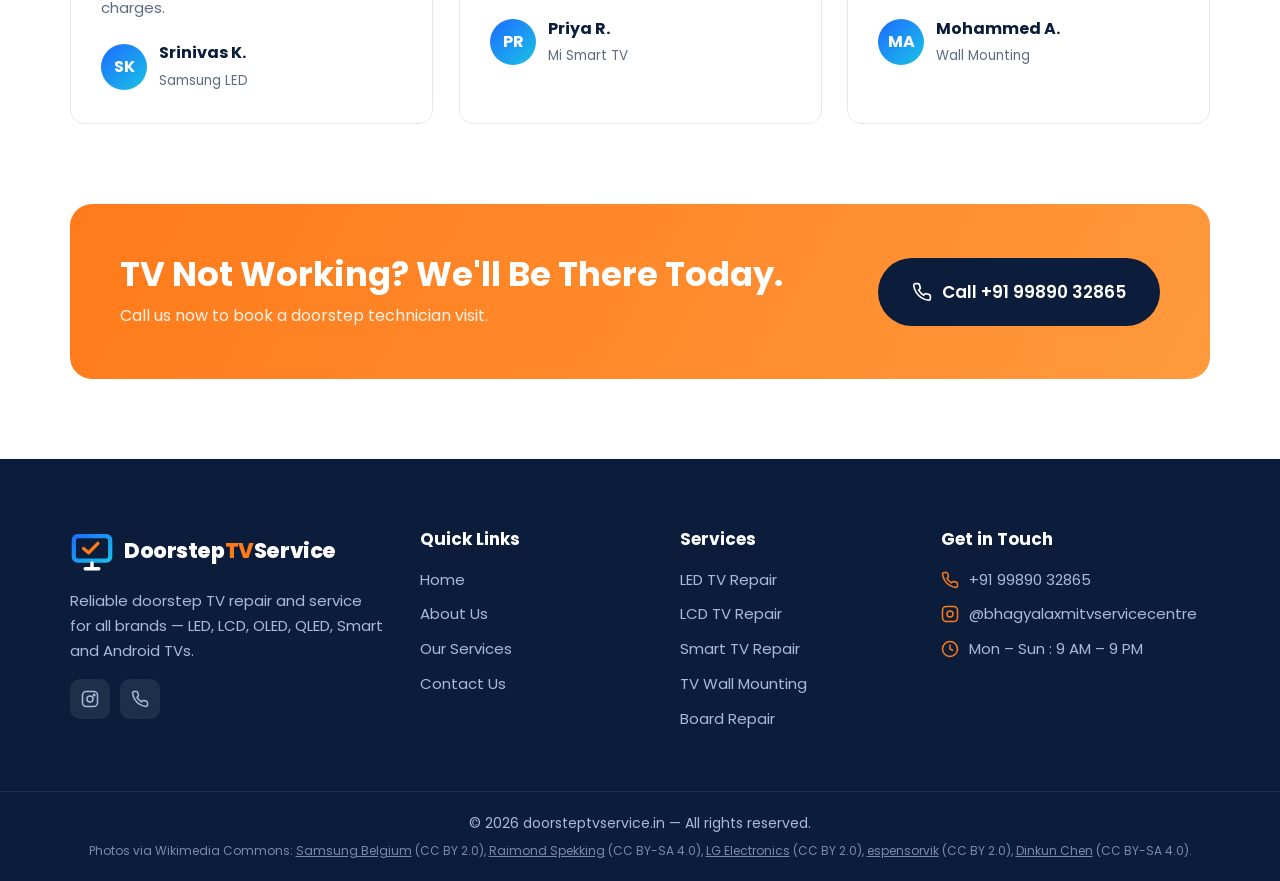
==== commit 3b8b2d43: "Show 10+ years of experience and move brands under the banner Co-Authored-By: Claude Opus 5.5 <norep" ====
--- a/index.html
+++ b/index.html
@@ -61,7 +61,7 @@
       </div>
       <p class="call-note">Tap to call &nbsp;·&nbsp; Same-day technician visit &nbsp;·&nbsp; Quote before work starts</p>
       <div class="hero-stats">
-        <div><strong>15+</strong><span>Years of experience</span></div>
+        <div><strong>10+</strong><span>Years of experience</span></div>
         <div><strong>5,000+</strong><span>TVs repaired</span></div>
         <div><strong>4.9★</strong><span>Customer rating</span></div>
       </div>
@@ -84,123 +84,6 @@
     </div>
   </div>
 </div>
-
-<!-- Services overview -->
-<section class="section">
-  <div class="container">
-    <div class="section-head reveal">
-      <span class="eyebrow">What We Repair</span>
-      <h2>Complete TV Repair &amp; Service Solutions</h2>
-      <p>Whatever the size, model or technology — our technicians diagnose the fault on the spot and repair it with care.</p>
-    </div>
-    <div class="grid-3">
-      <div class="card reveal">
-        <span class="ic"><svg viewBox="0 0 24 24" fill="none" stroke="currentColor" stroke-width="2"><rect x="2" y="4" width="20" height="13" rx="2"/><path d="M8 21h8M12 17v4"/></svg></span>
-        <h3>LED TV Repair</h3>
-        <p>Backlight failure, dim picture, lines on screen, HDMI port and power board issues fixed at home.</p>
-        <a href="tel:+919989032865" class="more">Call to book →</a>
-      </div>
-      <div class="card orange reveal">
-        <span class="ic"><svg viewBox="0 0 24 24" fill="none" stroke="currentColor" stroke-width="2"><rect x="2" y="4" width="20" height="13" rx="2"/><path d="M7 9h10M7 12h6"/><path d="M8 21h8M12 17v4"/></svg></span>
-        <h3>LCD TV Repair</h3>
-        <p>Display flicker, colour distortion, no power and sound faults on all LCD models, old or new.</p>
-        <a href="tel:+919989032865" class="more">Call to book →</a>
-      </div>
-      <div class="card reveal">
-        <span class="ic"><svg viewBox="0 0 24 24" fill="none" stroke="currentColor" stroke-width="2"><path d="M5 12.5a10 10 0 0 1 14 0M8.5 16a5 5 0 0 1 7 0M2 9a15 15 0 0 1 20 0"/><circle cx="12" cy="19.5" r="1" fill="currentColor"/></svg></span>
-        <h3>Smart &amp; Android TV</h3>
-        <p>Wi-Fi drops, app crashes, boot loops, software updates and slow performance sorted out.</p>
-        <a href="tel:+919989032865" class="more">Call to book →</a>
-      </div>
-      <div class="card orange reveal">
-        <span class="ic"><svg viewBox="0 0 24 24" fill="none" stroke="currentColor" stroke-width="2"><rect x="3" y="3" width="18" height="18" rx="2"/><path d="M9 3v18M15 3v18M3 9h18M3 15h18"/></svg></span>
-        <h3>OLED &amp; QLED Repair</h3>
-        <p>Careful handling of premium panels — burn-in checks, panel, T-Con and motherboard repairs.</p>
-        <a href="tel:+919989032865" class="more">Call to book →</a>
-      </div>
-      <div class="card reveal">
-        <span class="ic"><svg viewBox="0 0 24 24" fill="none" stroke="currentColor" stroke-width="2"><path d="M14.7 6.3a4 4 0 0 0-5.4 5.4L3 18v3h3l6.3-6.3a4 4 0 0 0 5.4-5.4l-2.5 2.5-2.4-.6-.6-2.4z"/></svg></span>
-        <h3>Wall Mount &amp; Installation</h3>
-        <p>Safe wall mounting, table-stand fitting, cable management and new TV setup and demo.</p>
-        <a href="tel:+919989032865" class="more">Call to book →</a>
-      </div>
-      <div class="card orange reveal">
-        <span class="ic"><svg viewBox="0 0 24 24" fill="none" stroke="currentColor" stroke-width="2"><rect x="4" y="2" width="16" height="20" rx="2"/><rect x="8" y="6" width="8" height="5" rx="1"/><path d="M8 15h.01M12 15h.01M16 15h.01M8 18h.01M12 18h.01M16 18h.01"/></svg></span>
-        <h3>Motherboard &amp; Power Supply</h3>
-        <p>Chip-level repair of mainboards, power boards and T-Con boards — often cheaper than replacing.</p>
-        <a href="tel:+919989032865" class="more">Call to book →</a>
-      </div>
-    </div>
-  </div>
-</section>
-
-<!-- About split -->
-<section class="section section-soft">
-  <div class="container grid-2">
-    <div class="about-art reveal">
-      <div class="frame photo"><img src="images/photos/tv-mainboard.jpg" alt="LCD TV mainboard on the repair bench" loading="lazy" width="1280" height="1151"></div>
-      <div class="exp-badge"><strong>15+</strong><span>Years of trusted<br>TV service</span></div>
-    </div>
-    <div class="reveal">
-      <span class="eyebrow">About doorsteptvservice.in</span>
-      <h2 style="font-size:clamp(26px,3.2vw,36px);margin-bottom:16px">We Bring the Service Centre to Your Living Room</h2>
-      <p class="lead">Carrying a large TV to a shop is a hassle — so we come to you. Our team has spent more than 15 years repairing televisions of every kind, from old CRT sets to the latest 4K Smart TVs.</p>
-      <p class="lead">We explain the fault in plain words, share the cost before starting, and use only quality-tested spare parts.</p>
-      <ul class="checklist">
-        <li><svg viewBox="0 0 24 24" fill="none" stroke="currentColor" stroke-width="3"><path d="M20 6L9 17l-5-5"/></svg>Trained, verified technicians</li>
-        <li><svg viewBox="0 0 24 24" fill="none" stroke="currentColor" stroke-width="3"><path d="M20 6L9 17l-5-5"/></svg>Transparent, upfront quotes</li>
-        <li><svg viewBox="0 0 24 24" fill="none" stroke="currentColor" stroke-width="3"><path d="M20 6L9 17l-5-5"/></svg>Genuine spare parts</li>
-        <li><svg viewBox="0 0 24 24" fill="none" stroke="currentColor" stroke-width="3"><path d="M20 6L9 17l-5-5"/></svg>Warranty on every repair</li>
-      </ul>
-      <a href="about.html" class="btn btn-dark">More About Us</a>
-    </div>
-  </div>
-</section>
-
-<!-- Common problems -->
-<section class="section">
-  <div class="container">
-    <div class="section-head reveal">
-      <span class="eyebrow">Common TV Problems</span>
-      <h2>Facing One of These Issues?</h2>
-      <p>These are the faults we fix most often. If yours isn't listed, just call — we've likely seen it before.</p>
-    </div>
-    <div class="grid-3">
-      <div class="problem reveal"><span class="num">01</span><div><h3>Sound but no picture</h3><p>Usually a backlight strip or power-board fault. We test and replace only what's needed.</p></div></div>
-      <div class="problem reveal"><span class="num">02</span><div><h3>Picture but no sound</h3><p>Speaker, audio IC or settings issue — diagnosed and fixed in a single visit in most cases.</p></div></div>
-      <div class="problem reveal"><span class="num">03</span><div><h3>TV won't turn on</h3><p>Standby light blinking or completely dead? We check the power supply and mainboard.</p></div></div>
-      <div class="problem reveal"><span class="num">04</span><div><h3>Lines or spots on screen</h3><p>Vertical/horizontal lines and patches traced to the T-Con, cable or panel.</p></div></div>
-      <div class="problem reveal"><span class="num">05</span><div><h3>Wi-Fi &amp; apps not working</h3><p>Smart TV stuck on logo, apps crashing or network not connecting — we restore it.</p></div></div>
-      <div class="problem reveal"><span class="num">06</span><div><h3>Remote &amp; ports faulty</h3><p>Unresponsive remote, broken HDMI/USB ports or no channel signal — all repaired.</p></div></div>
-    </div>
-  </div>
-</section>
-
-<!-- Stats band -->
-<section class="stats-band">
-  <div class="container grid-4">
-    <div><strong data-count="15" data-suffix="+">0</strong><span>Years Experience</span></div>
-    <div><strong data-count="5000" data-suffix="+">0</strong><span>Happy Customers</span></div>
-    <div><strong data-count="20" data-suffix="+">0</strong><span>Brands Serviced</span></div>
-    <div><strong data-count="365">0</strong><span>Days a Year Support</span></div>
-  </div>
-</section>
-
-<!-- How it works -->
-<section class="section">
-  <div class="container">
-    <div class="section-head reveal">
-      <span class="eyebrow">How It Works</span>
-      <h2>Repair in 4 Simple Steps</h2>
-    </div>
-    <div class="steps">
-      <div class="step reveal"><div class="circle"><svg viewBox="0 0 24 24" fill="none" stroke="currentColor" stroke-width="2"><path d="M22 16.9v3a2 2 0 0 1-2.2 2 19.8 19.8 0 0 1-8.6-3.1 19.5 19.5 0 0 1-6-6A19.8 19.8 0 0 1 2.1 4.2 2 2 0 0 1 4.1 2h3a2 2 0 0 1 2 1.7c.1.9.4 1.8.7 2.7a2 2 0 0 1-.5 2.1L8 9.8a16 16 0 0 0 6 6l1.3-1.3a2 2 0 0 1 2.1-.4c.9.3 1.8.6 2.7.7a2 2 0 0 1 1.7 2z"/></svg></div><h4>Call Us</h4><p>Tell us your TV brand and the problem.</p></div>
-      <div class="step reveal"><div class="circle"><svg viewBox="0 0 24 24" fill="none" stroke="currentColor" stroke-width="2"><path d="M21 10c0 7-9 13-9 13S3 17 3 10a9 9 0 0 1 18 0z"/><circle cx="12" cy="10" r="3"/></svg></div><h4>Technician Visits</h4><p>An expert reaches your home at your chosen time.</p></div>
-      <div class="step reveal"><div class="circle"><svg viewBox="0 0 24 24" fill="none" stroke="currentColor" stroke-width="2"><circle cx="11" cy="11" r="8"/><path d="M21 21l-4.3-4.3"/></svg></div><h4>Diagnosis &amp; Quote</h4><p>We find the fault and share a clear price.</p></div>
-      <div class="step reveal"><div class="circle"><svg viewBox="0 0 24 24" fill="none" stroke="currentColor" stroke-width="2"><path d="M20 6L9 17l-5-5"/></svg></div><h4>Repair &amp; Warranty</h4><p>Your TV is fixed and covered by warranty.</p></div>
-    </div>
-  </div>
-</section>
 
 <!-- Brands -->
 <section class="section section-soft">
@@ -236,6 +119,123 @@
   </div>
 </section>
 
+<!-- Services overview -->
+<section class="section">
+  <div class="container">
+    <div class="section-head reveal">
+      <span class="eyebrow">What We Repair</span>
+      <h2>Complete TV Repair &amp; Service Solutions</h2>
+      <p>Whatever the size, model or technology — our technicians diagnose the fault on the spot and repair it with care.</p>
+    </div>
+    <div class="grid-3">
+      <div class="card reveal">
+        <span class="ic"><svg viewBox="0 0 24 24" fill="none" stroke="currentColor" stroke-width="2"><rect x="2" y="4" width="20" height="13" rx="2"/><path d="M8 21h8M12 17v4"/></svg></span>
+        <h3>LED TV Repair</h3>
+        <p>Backlight failure, dim picture, lines on screen, HDMI port and power board issues fixed at home.</p>
+        <a href="tel:+919989032865" class="more">Call to book →</a>
+      </div>
+      <div class="card orange reveal">
+        <span class="ic"><svg viewBox="0 0 24 24" fill="none" stroke="currentColor" stroke-width="2"><rect x="2" y="4" width="20" height="13" rx="2"/><path d="M7 9h10M7 12h6"/><path d="M8 21h8M12 17v4"/></svg></span>
+        <h3>LCD TV Repair</h3>
+        <p>Display flicker, colour distortion, no power and sound faults on all LCD models, old or new.</p>
+        <a href="tel:+919989032865" class="more">Call to book →</a>
+      </div>
+      <div class="card reveal">
+        <span class="ic"><svg viewBox="0 0 24 24" fill="none" stroke="currentColor" stroke-width="2"><path d="M5 12.5a10 10 0 0 1 14 0M8.5 16a5 5 0 0 1 7 0M2 9a15 15 0 0 1 20 0"/><circle cx="12" cy="19.5" r="1" fill="currentColor"/></svg></span>
+        <h3>Smart &amp; Android TV</h3>
+        <p>Wi-Fi drops, app crashes, boot loops, software updates and slow performance sorted out.</p>
+        <a href="tel:+919989032865" class="more">Call to book →</a>
+      </div>
+      <div class="card orange reveal">
+        <span class="ic"><svg viewBox="0 0 24 24" fill="none" stroke="currentColor" stroke-width="2"><rect x="3" y="3" width="18" height="18" rx="2"/><path d="M9 3v18M15 3v18M3 9h18M3 15h18"/></svg></span>
+        <h3>OLED &amp; QLED Repair</h3>
+        <p>Careful handling of premium panels — burn-in checks, panel, T-Con and motherboard repairs.</p>
+        <a href="tel:+919989032865" class="more">Call to book →</a>
+      </div>
+      <div class="card reveal">
+        <span class="ic"><svg viewBox="0 0 24 24" fill="none" stroke="currentColor" stroke-width="2"><path d="M14.7 6.3a4 4 0 0 0-5.4 5.4L3 18v3h3l6.3-6.3a4 4 0 0 0 5.4-5.4l-2.5 2.5-2.4-.6-.6-2.4z"/></svg></span>
+        <h3>Wall Mount &amp; Installation</h3>
+        <p>Safe wall mounting, table-stand fitting, cable management and new TV setup and demo.</p>
+        <a href="tel:+919989032865" class="more">Call to book →</a>
+      </div>
+      <div class="card orange reveal">
+        <span class="ic"><svg viewBox="0 0 24 24" fill="none" stroke="currentColor" stroke-width="2"><rect x="4" y="2" width="16" height="20" rx="2"/><rect x="8" y="6" width="8" height="5" rx="1"/><path d="M8 15h.01M12 15h.01M16 15h.01M8 18h.01M12 18h.01M16 18h.01"/></svg></span>
+        <h3>Motherboard &amp; Power Supply</h3>
+        <p>Chip-level repair of mainboards, power boards and T-Con boards — often cheaper than replacing.</p>
+        <a href="tel:+919989032865" class="more">Call to book →</a>
+      </div>
+    </div>
+  </div>
+</section>
+
+<!-- About split -->
+<section class="section section-soft">
+  <div class="container grid-2">
+    <div class="about-art reveal">
+      <div class="frame photo"><img src="images/photos/tv-mainboard.jpg" alt="LCD TV mainboard on the repair bench" loading="lazy" width="1280" height="1151"></div>
+      <div class="exp-badge"><strong>10+</strong><span>Years of trusted<br>TV service</span></div>
+    </div>
+    <div class="reveal">
+      <span class="eyebrow">About doorsteptvservice.in</span>
+      <h2 style="font-size:clamp(26px,3.2vw,36px);margin-bottom:16px">We Bring the Service Centre to Your Living Room</h2>
+      <p class="lead">Carrying a large TV to a shop is a hassle — so we come to you. Our team has spent more than 10 years repairing televisions of every kind, from old CRT sets to the latest 4K Smart TVs.</p>
+      <p class="lead">We explain the fault in plain words, share the cost before starting, and use only quality-tested spare parts.</p>
+      <ul class="checklist">
+        <li><svg viewBox="0 0 24 24" fill="none" stroke="currentColor" stroke-width="3"><path d="M20 6L9 17l-5-5"/></svg>Trained, verified technicians</li>
+        <li><svg viewBox="0 0 24 24" fill="none" stroke="currentColor" stroke-width="3"><path d="M20 6L9 17l-5-5"/></svg>Transparent, upfront quotes</li>
+        <li><svg viewBox="0 0 24 24" fill="none" stroke="currentColor" stroke-width="3"><path d="M20 6L9 17l-5-5"/></svg>Genuine spare parts</li>
+        <li><svg viewBox="0 0 24 24" fill="none" stroke="currentColor" stroke-width="3"><path d="M20 6L9 17l-5-5"/></svg>Warranty on every repair</li>
+      </ul>
+      <a href="about.html" class="btn btn-dark">More About Us</a>
+    </div>
+  </div>
+</section>
+
+<!-- Common problems -->
+<section class="section">
+  <div class="container">
+    <div class="section-head reveal">
+      <span class="eyebrow">Common TV Problems</span>
+      <h2>Facing One of These Issues?</h2>
+      <p>These are the faults we fix most often. If yours isn't listed, just call — we've likely seen it before.</p>
+    </div>
+    <div class="grid-3">
+      <div class="problem reveal"><span class="num">01</span><div><h3>Sound but no picture</h3><p>Usually a backlight strip or power-board fault. We test and replace only what's needed.</p></div></div>
+      <div class="problem reveal"><span class="num">02</span><div><h3>Picture but no sound</h3><p>Speaker, audio IC or settings issue — diagnosed and fixed in a single visit in most cases.</p></div></div>
+      <div class="problem reveal"><span class="num">03</span><div><h3>TV won't turn on</h3><p>Standby light blinking or completely dead? We check the power supply and mainboard.</p></div></div>
+      <div class="problem reveal"><span class="num">04</span><div><h3>Lines or spots on screen</h3><p>Vertical/horizontal lines and patches traced to the T-Con, cable or panel.</p></div></div>
+      <div class="problem reveal"><span class="num">05</span><div><h3>Wi-Fi &amp; apps not working</h3><p>Smart TV stuck on logo, apps crashing or network not connecting — we restore it.</p></div></div>
+      <div class="problem reveal"><span class="num">06</span><div><h3>Remote &amp; ports faulty</h3><p>Unresponsive remote, broken HDMI/USB ports or no channel signal — all repaired.</p></div></div>
+    </div>
+  </div>
+</section>
+
+<!-- Stats band -->
+<section class="stats-band">
+  <div class="container grid-4">
+    <div><strong data-count="10" data-suffix="+">0</strong><span>Years Experience</span></div>
+    <div><strong data-count="5000" data-suffix="+">0</strong><span>Happy Customers</span></div>
+    <div><strong data-count="20" data-suffix="+">0</strong><span>Brands Serviced</span></div>
+    <div><strong data-count="365">0</strong><span>Days a Year Support</span></div>
+  </div>
+</section>
+
+<!-- How it works -->
+<section class="section">
+  <div class="container">
+    <div class="section-head reveal">
+      <span class="eyebrow">How It Works</span>
+      <h2>Repair in 4 Simple Steps</h2>
+    </div>
+    <div class="steps">
+      <div class="step reveal"><div class="circle"><svg viewBox="0 0 24 24" fill="none" stroke="currentColor" stroke-width="2"><path d="M22 16.9v3a2 2 0 0 1-2.2 2 19.8 19.8 0 0 1-8.6-3.1 19.5 19.5 0 0 1-6-6A19.8 19.8 0 0 1 2.1 4.2 2 2 0 0 1 4.1 2h3a2 2 0 0 1 2 1.7c.1.9.4 1.8.7 2.7a2 2 0 0 1-.5 2.1L8 9.8a16 16 0 0 0 6 6l1.3-1.3a2 2 0 0 1 2.1-.4c.9.3 1.8.6 2.7.7a2 2 0 0 1 1.7 2z"/></svg></div><h4>Call Us</h4><p>Tell us your TV brand and the problem.</p></div>
+      <div class="step reveal"><div class="circle"><svg viewBox="0 0 24 24" fill="none" stroke="currentColor" stroke-width="2"><path d="M21 10c0 7-9 13-9 13S3 17 3 10a9 9 0 0 1 18 0z"/><circle cx="12" cy="10" r="3"/></svg></div><h4>Technician Visits</h4><p>An expert reaches your home at your chosen time.</p></div>
+      <div class="step reveal"><div class="circle"><svg viewBox="0 0 24 24" fill="none" stroke="currentColor" stroke-width="2"><circle cx="11" cy="11" r="8"/><path d="M21 21l-4.3-4.3"/></svg></div><h4>Diagnosis &amp; Quote</h4><p>We find the fault and share a clear price.</p></div>
+      <div class="step reveal"><div class="circle"><svg viewBox="0 0 24 24" fill="none" stroke="currentColor" stroke-width="2"><path d="M20 6L9 17l-5-5"/></svg></div><h4>Repair &amp; Warranty</h4><p>Your TV is fixed and covered by warranty.</p></div>
+    </div>
+  </div>
+</section>
+
 <!-- Testimonials -->
 <section class="section">
   <div class="container">
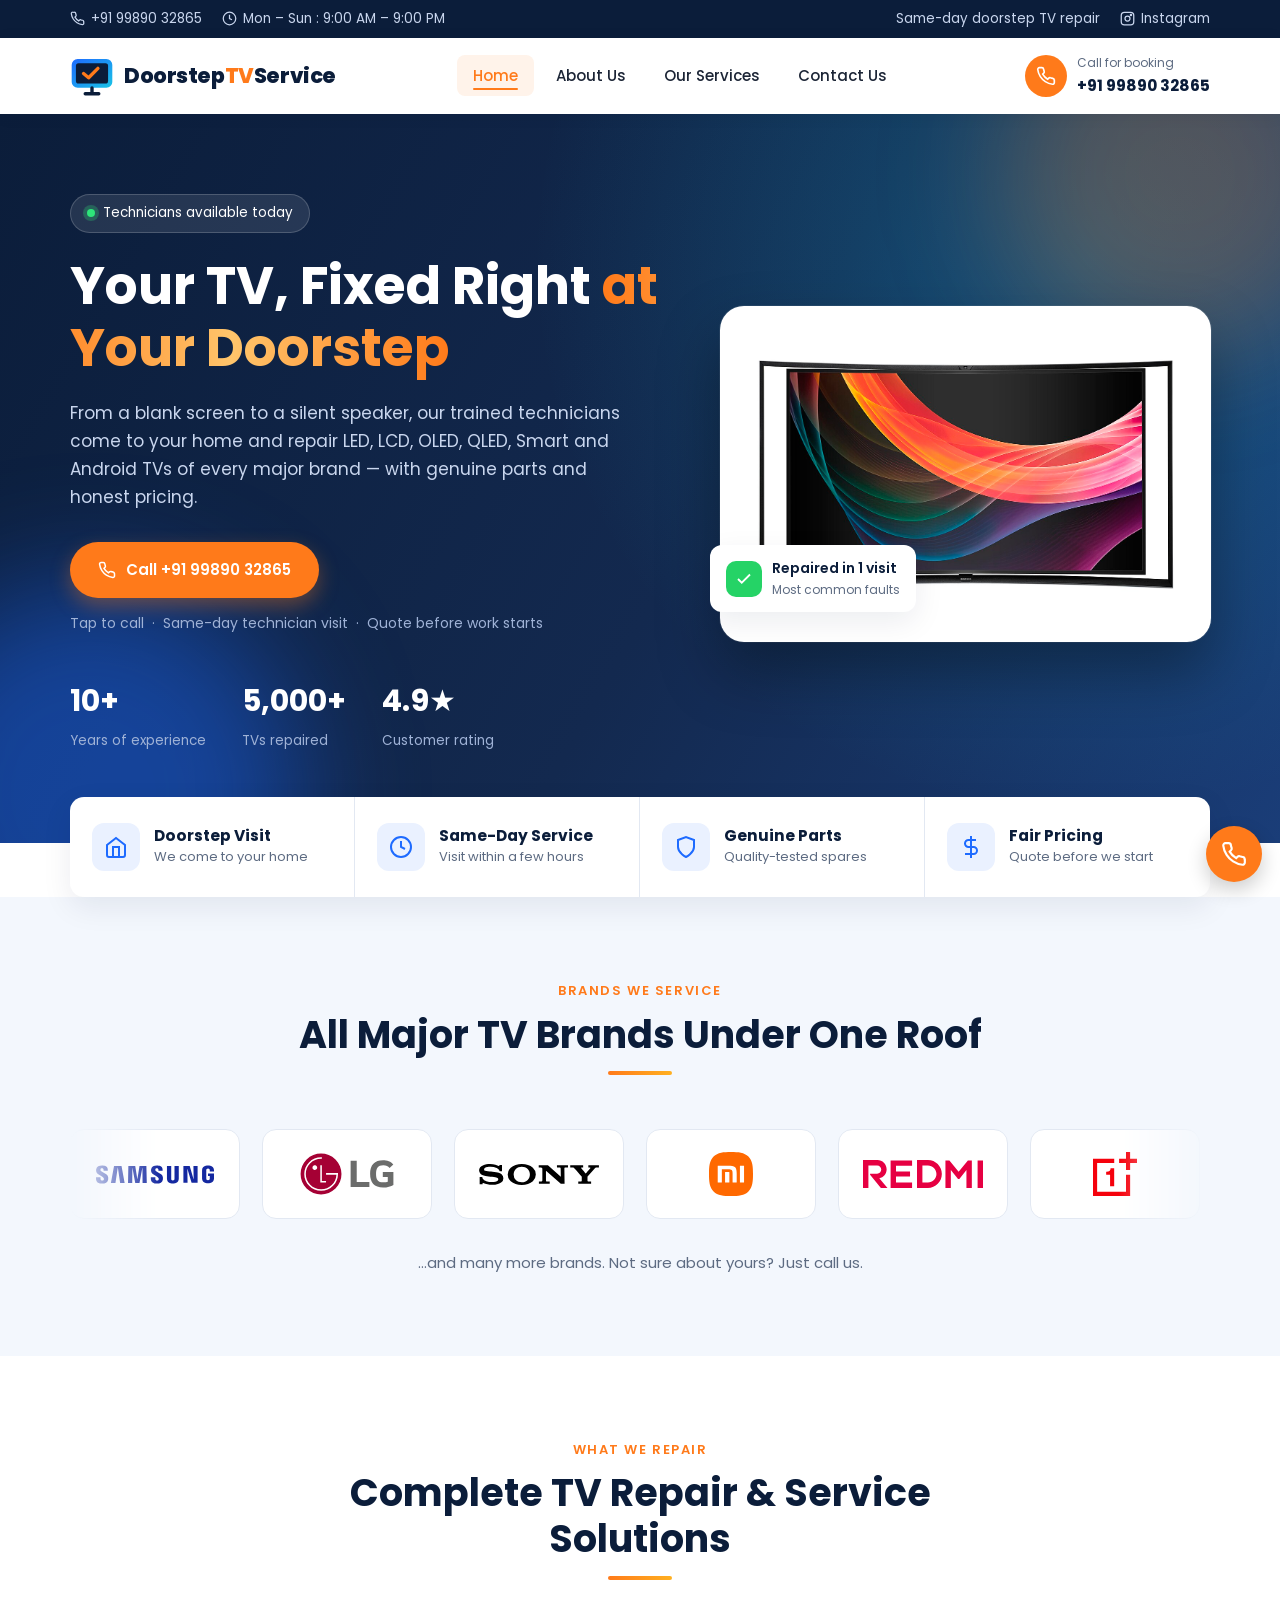
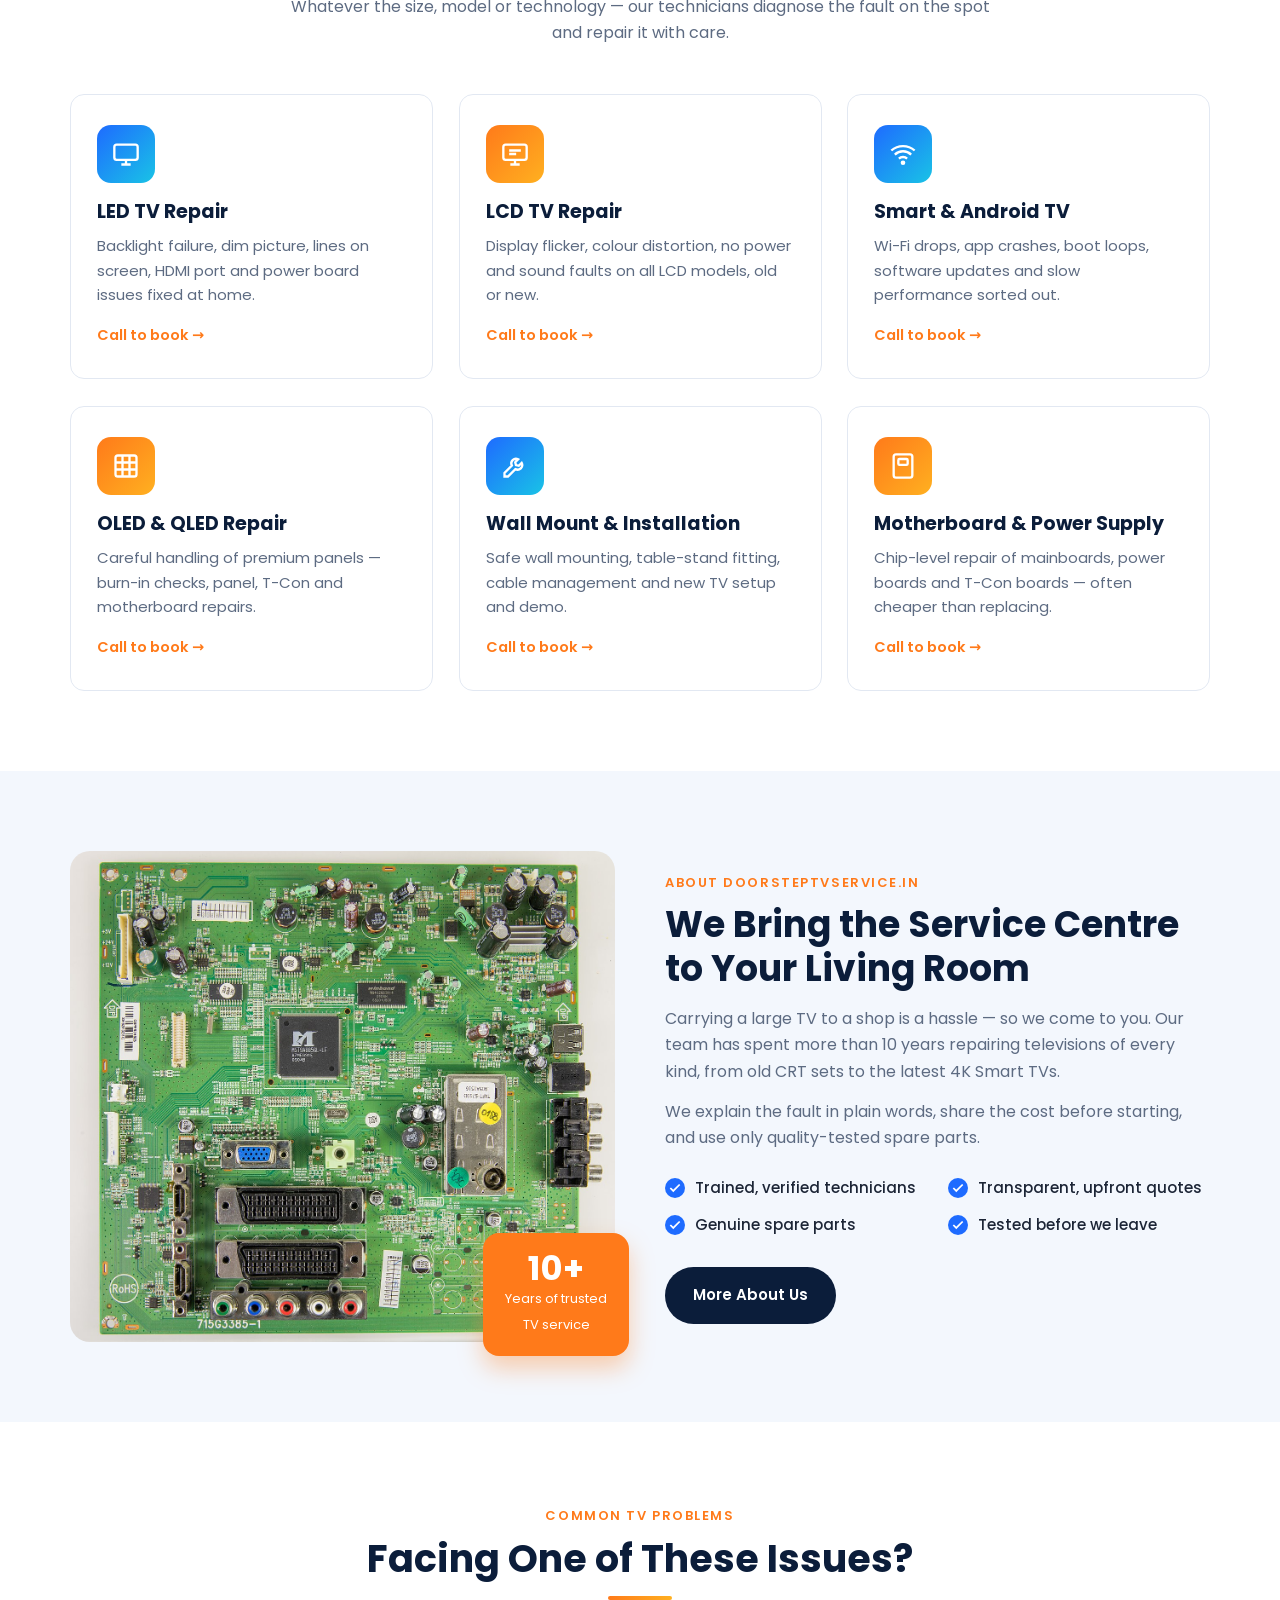
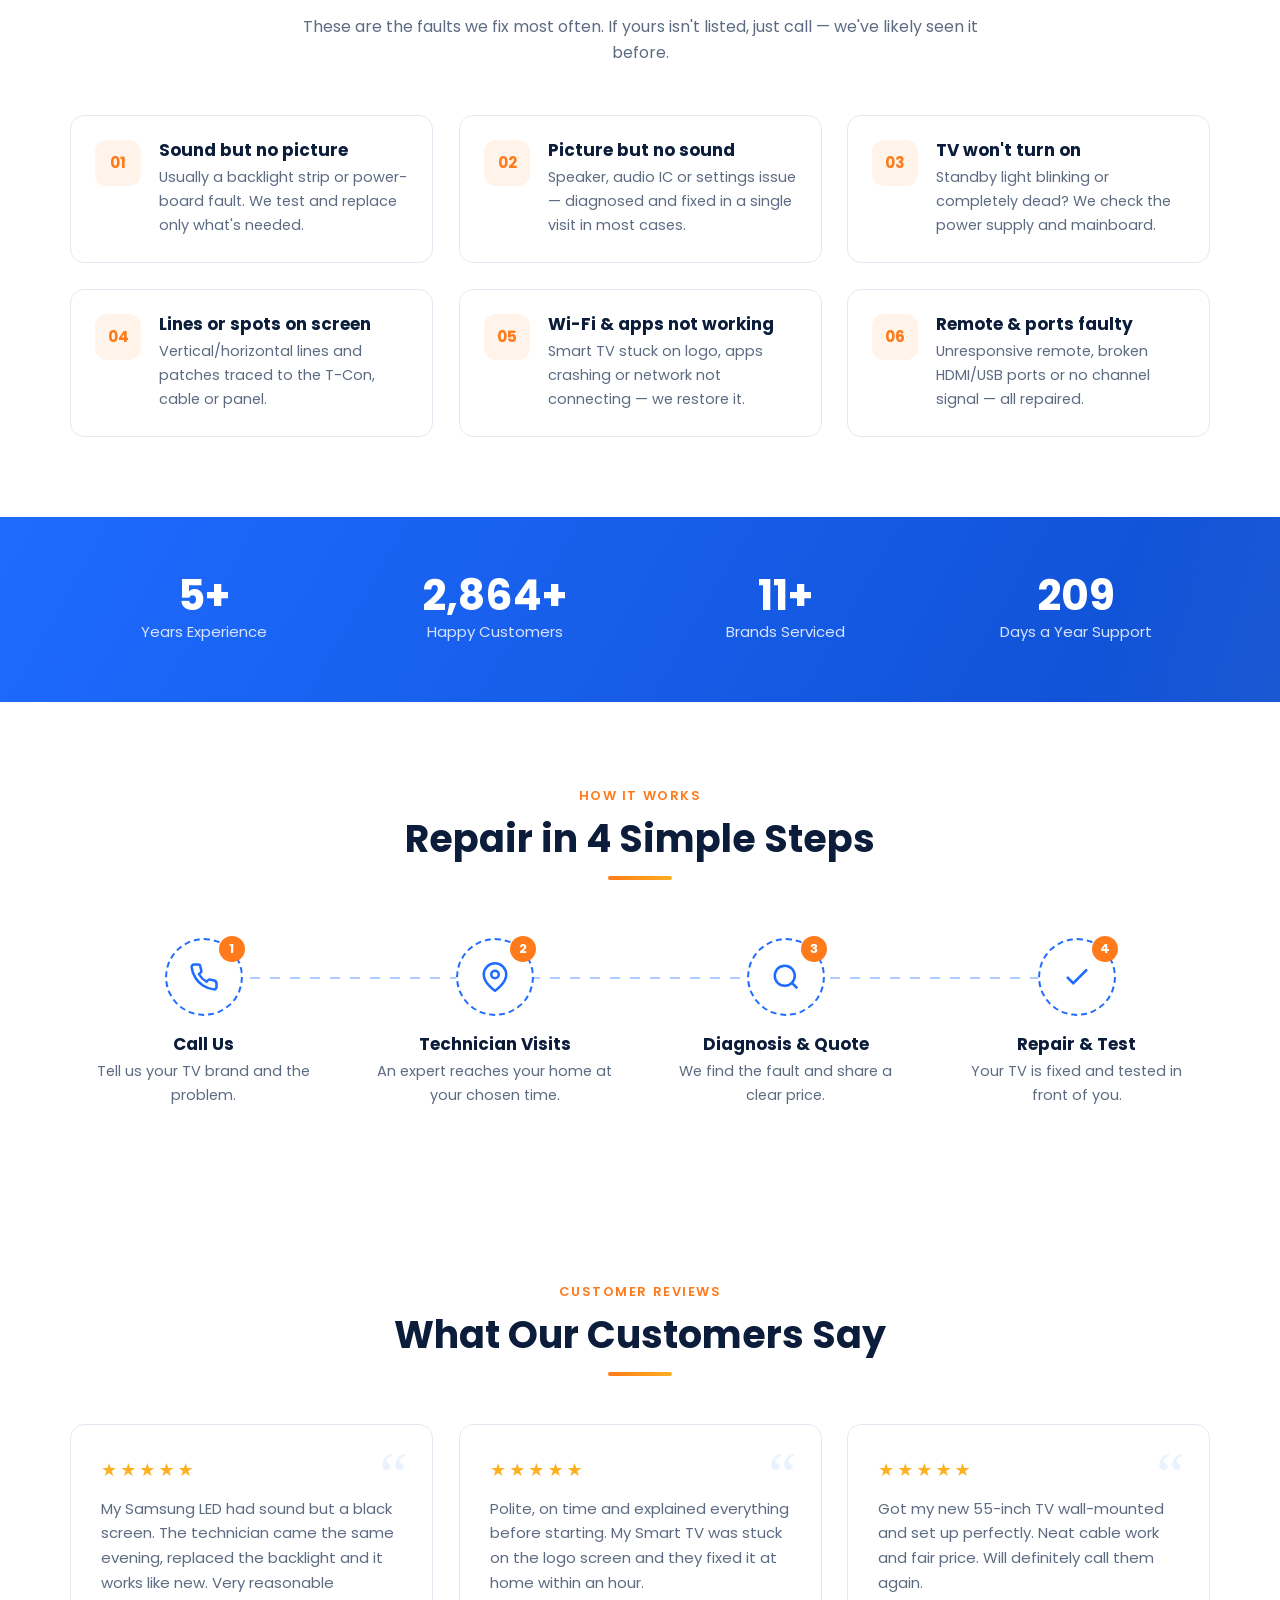
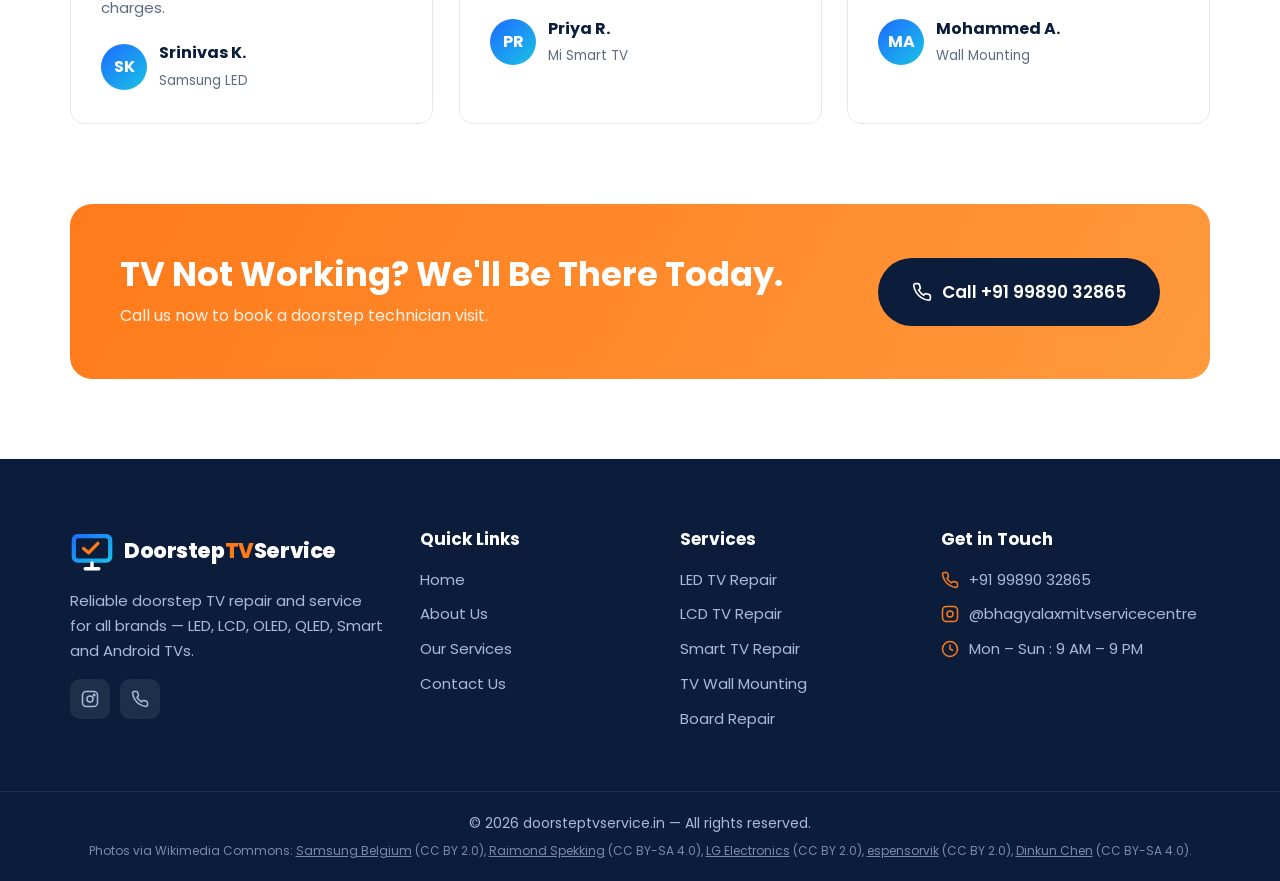
==== commit 26c1d92e: "Remove all warranty claims from the site Reword the warranty lines to promise testing, genuine parts" ====
--- a/index.html
+++ b/index.html
@@ -79,7 +79,7 @@
     <div class="strip-grid">
       <div class="strip-item"><span class="ic"><svg viewBox="0 0 24 24" fill="none" stroke="currentColor" stroke-width="2"><path d="M3 10l9-7 9 7v10a2 2 0 0 1-2 2H5a2 2 0 0 1-2-2z"/><path d="M9 22V12h6v10"/></svg></span><div><h4>Doorstep Visit</h4><p>We come to your home</p></div></div>
       <div class="strip-item"><span class="ic"><svg viewBox="0 0 24 24" fill="none" stroke="currentColor" stroke-width="2"><circle cx="12" cy="12" r="10"/><path d="M12 6v6l4 2"/></svg></span><div><h4>Same-Day Service</h4><p>Visit within a few hours</p></div></div>
-      <div class="strip-item"><span class="ic"><svg viewBox="0 0 24 24" fill="none" stroke="currentColor" stroke-width="2"><path d="M12 22s8-4 8-10V5l-8-3-8 3v7c0 6 8 10 8 10z"/></svg></span><div><h4>Genuine Parts</h4><p>With service warranty</p></div></div>
+      <div class="strip-item"><span class="ic"><svg viewBox="0 0 24 24" fill="none" stroke="currentColor" stroke-width="2"><path d="M12 22s8-4 8-10V5l-8-3-8 3v7c0 6 8 10 8 10z"/></svg></span><div><h4>Genuine Parts</h4><p>Quality-tested spares</p></div></div>
       <div class="strip-item"><span class="ic"><svg viewBox="0 0 24 24" fill="none" stroke="currentColor" stroke-width="2"><path d="M12 1v22M17 5H9.5a3.5 3.5 0 0 0 0 7h5a3.5 3.5 0 0 1 0 7H6"/></svg></span><div><h4>Fair Pricing</h4><p>Quote before we start</p></div></div>
     </div>
   </div>
@@ -184,7 +184,7 @@
         <li><svg viewBox="0 0 24 24" fill="none" stroke="currentColor" stroke-width="3"><path d="M20 6L9 17l-5-5"/></svg>Trained, verified technicians</li>
         <li><svg viewBox="0 0 24 24" fill="none" stroke="currentColor" stroke-width="3"><path d="M20 6L9 17l-5-5"/></svg>Transparent, upfront quotes</li>
         <li><svg viewBox="0 0 24 24" fill="none" stroke="currentColor" stroke-width="3"><path d="M20 6L9 17l-5-5"/></svg>Genuine spare parts</li>
-        <li><svg viewBox="0 0 24 24" fill="none" stroke="currentColor" stroke-width="3"><path d="M20 6L9 17l-5-5"/></svg>Warranty on every repair</li>
+        <li><svg viewBox="0 0 24 24" fill="none" stroke="currentColor" stroke-width="3"><path d="M20 6L9 17l-5-5"/></svg>Tested before we leave</li>
       </ul>
       <a href="about.html" class="btn btn-dark">More About Us</a>
     </div>
@@ -231,7 +231,7 @@
       <div class="step reveal"><div class="circle"><svg viewBox="0 0 24 24" fill="none" stroke="currentColor" stroke-width="2"><path d="M22 16.9v3a2 2 0 0 1-2.2 2 19.8 19.8 0 0 1-8.6-3.1 19.5 19.5 0 0 1-6-6A19.8 19.8 0 0 1 2.1 4.2 2 2 0 0 1 4.1 2h3a2 2 0 0 1 2 1.7c.1.9.4 1.8.7 2.7a2 2 0 0 1-.5 2.1L8 9.8a16 16 0 0 0 6 6l1.3-1.3a2 2 0 0 1 2.1-.4c.9.3 1.8.6 2.7.7a2 2 0 0 1 1.7 2z"/></svg></div><h4>Call Us</h4><p>Tell us your TV brand and the problem.</p></div>
       <div class="step reveal"><div class="circle"><svg viewBox="0 0 24 24" fill="none" stroke="currentColor" stroke-width="2"><path d="M21 10c0 7-9 13-9 13S3 17 3 10a9 9 0 0 1 18 0z"/><circle cx="12" cy="10" r="3"/></svg></div><h4>Technician Visits</h4><p>An expert reaches your home at your chosen time.</p></div>
       <div class="step reveal"><div class="circle"><svg viewBox="0 0 24 24" fill="none" stroke="currentColor" stroke-width="2"><circle cx="11" cy="11" r="8"/><path d="M21 21l-4.3-4.3"/></svg></div><h4>Diagnosis &amp; Quote</h4><p>We find the fault and share a clear price.</p></div>
-      <div class="step reveal"><div class="circle"><svg viewBox="0 0 24 24" fill="none" stroke="currentColor" stroke-width="2"><path d="M20 6L9 17l-5-5"/></svg></div><h4>Repair &amp; Warranty</h4><p>Your TV is fixed and covered by warranty.</p></div>
+      <div class="step reveal"><div class="circle"><svg viewBox="0 0 24 24" fill="none" stroke="currentColor" stroke-width="2"><path d="M20 6L9 17l-5-5"/></svg></div><h4>Repair &amp; Test</h4><p>Your TV is fixed and tested in front of you.</p></div>
     </div>
   </div>
 </section>
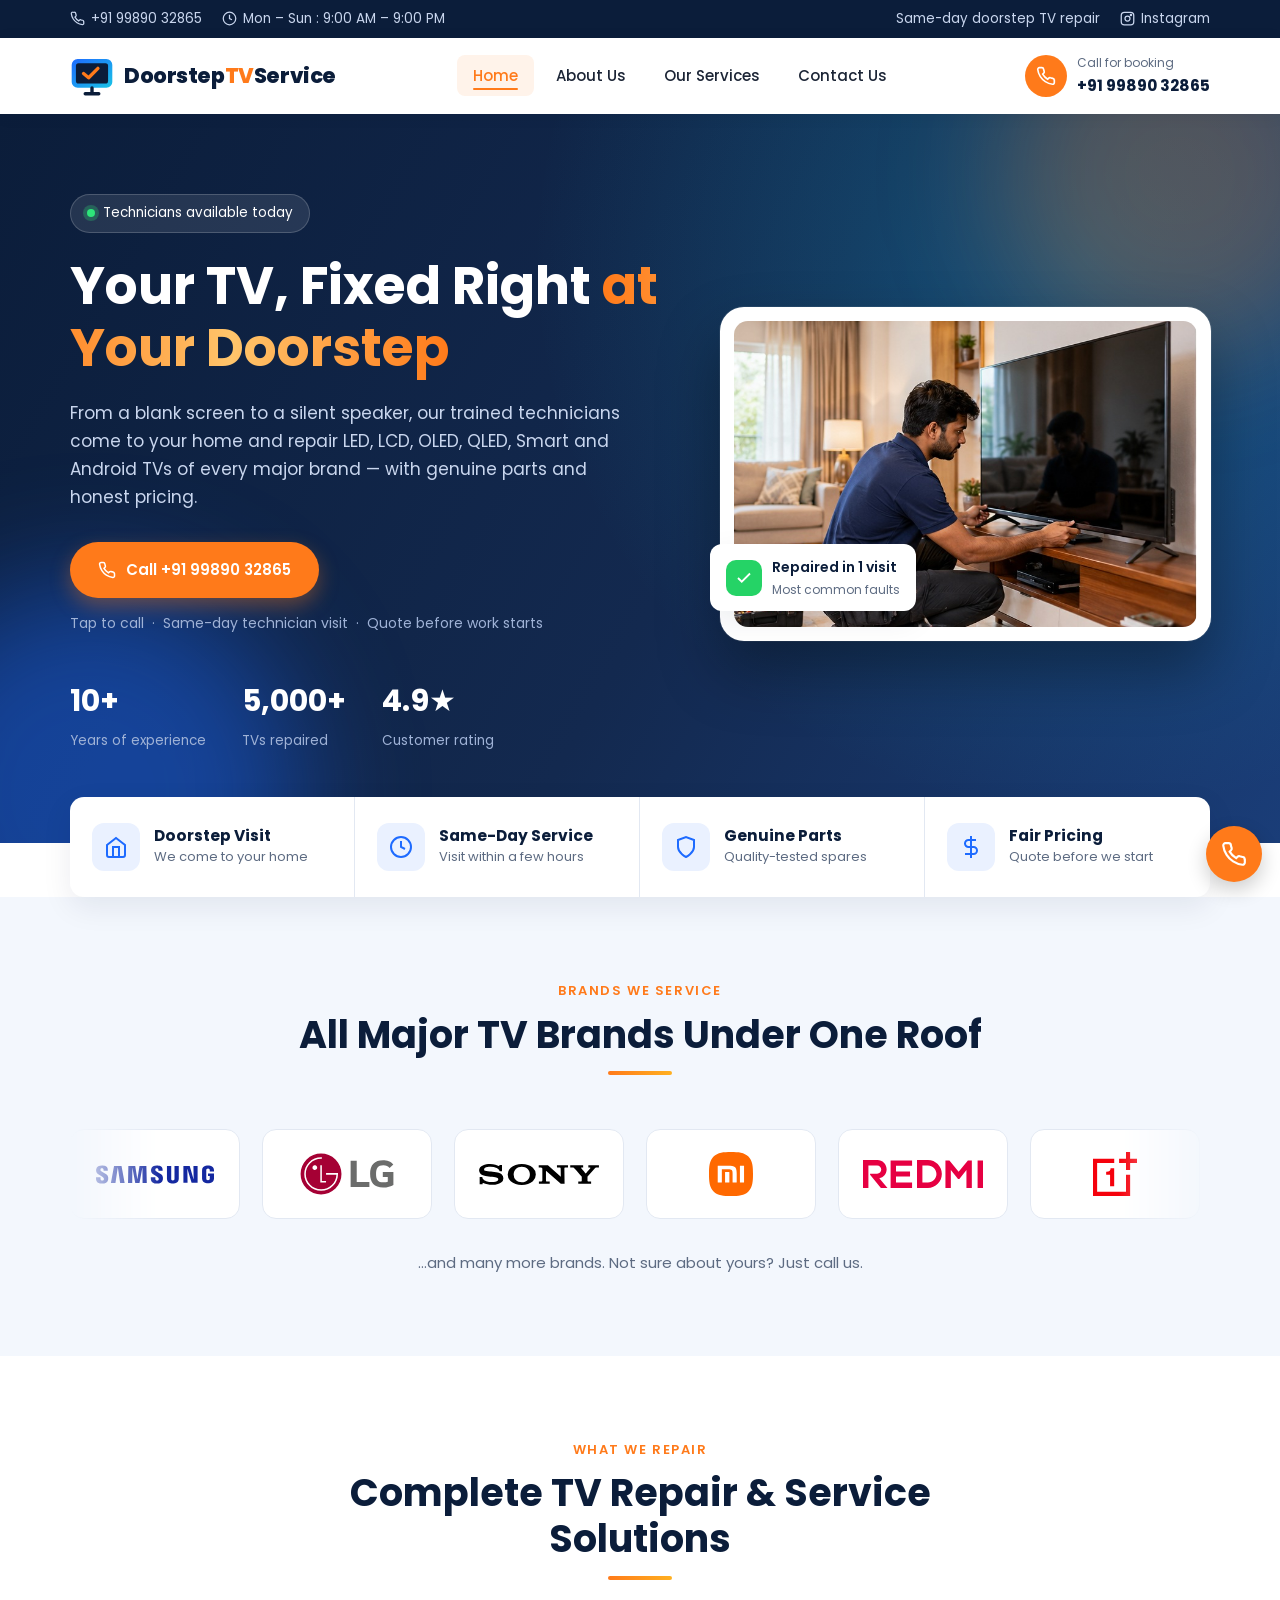
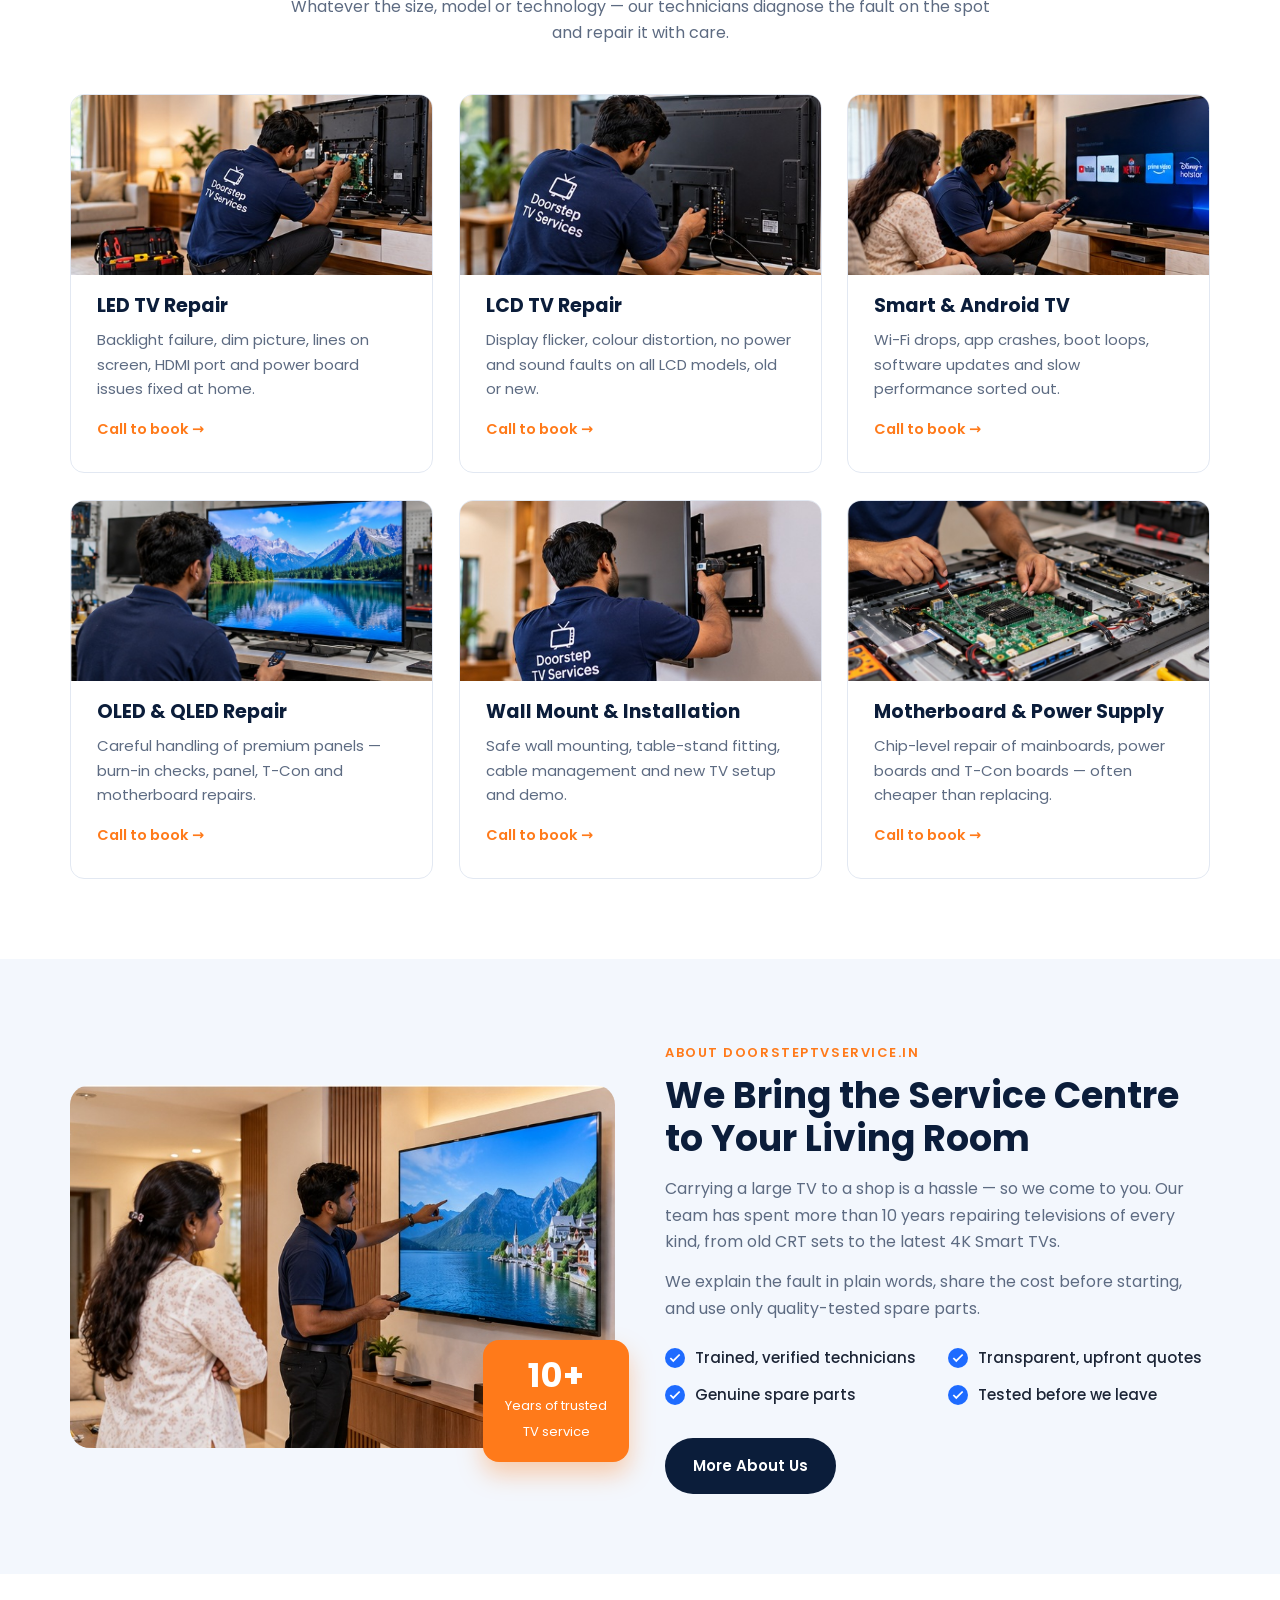
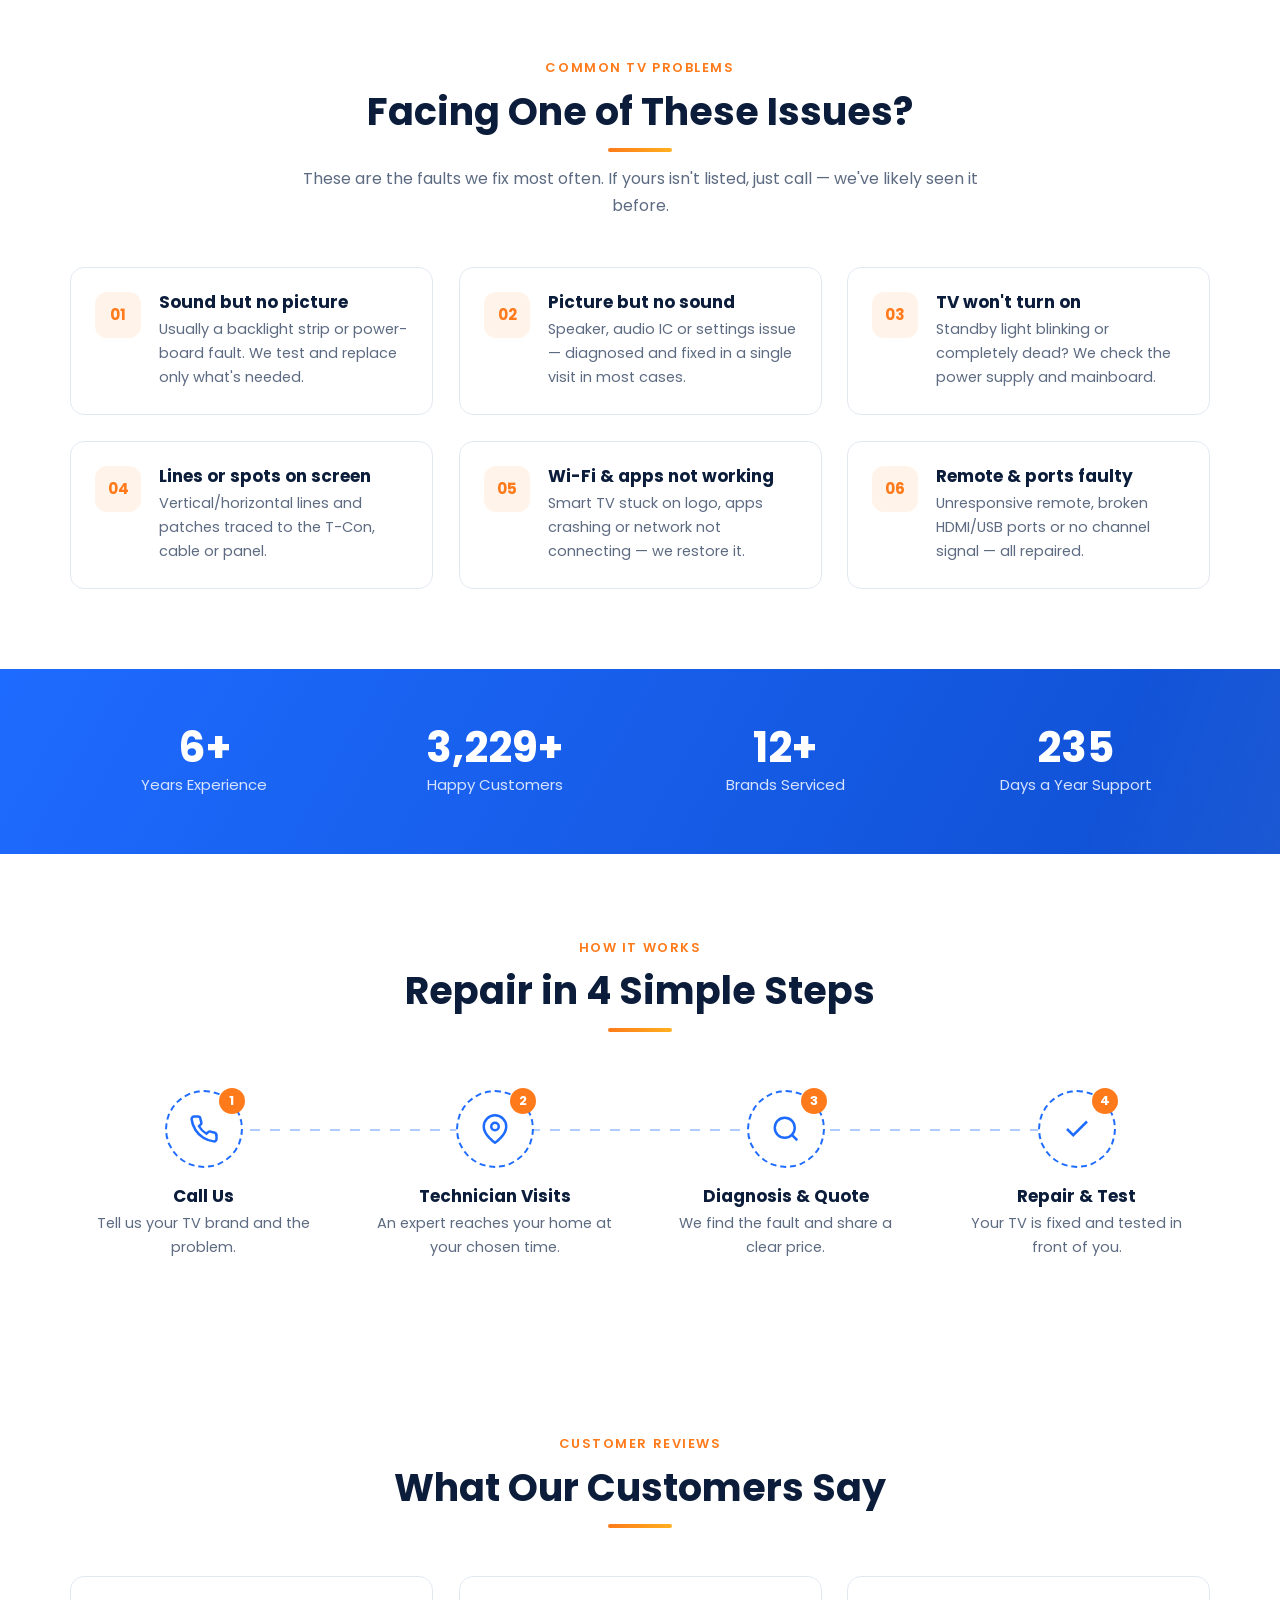
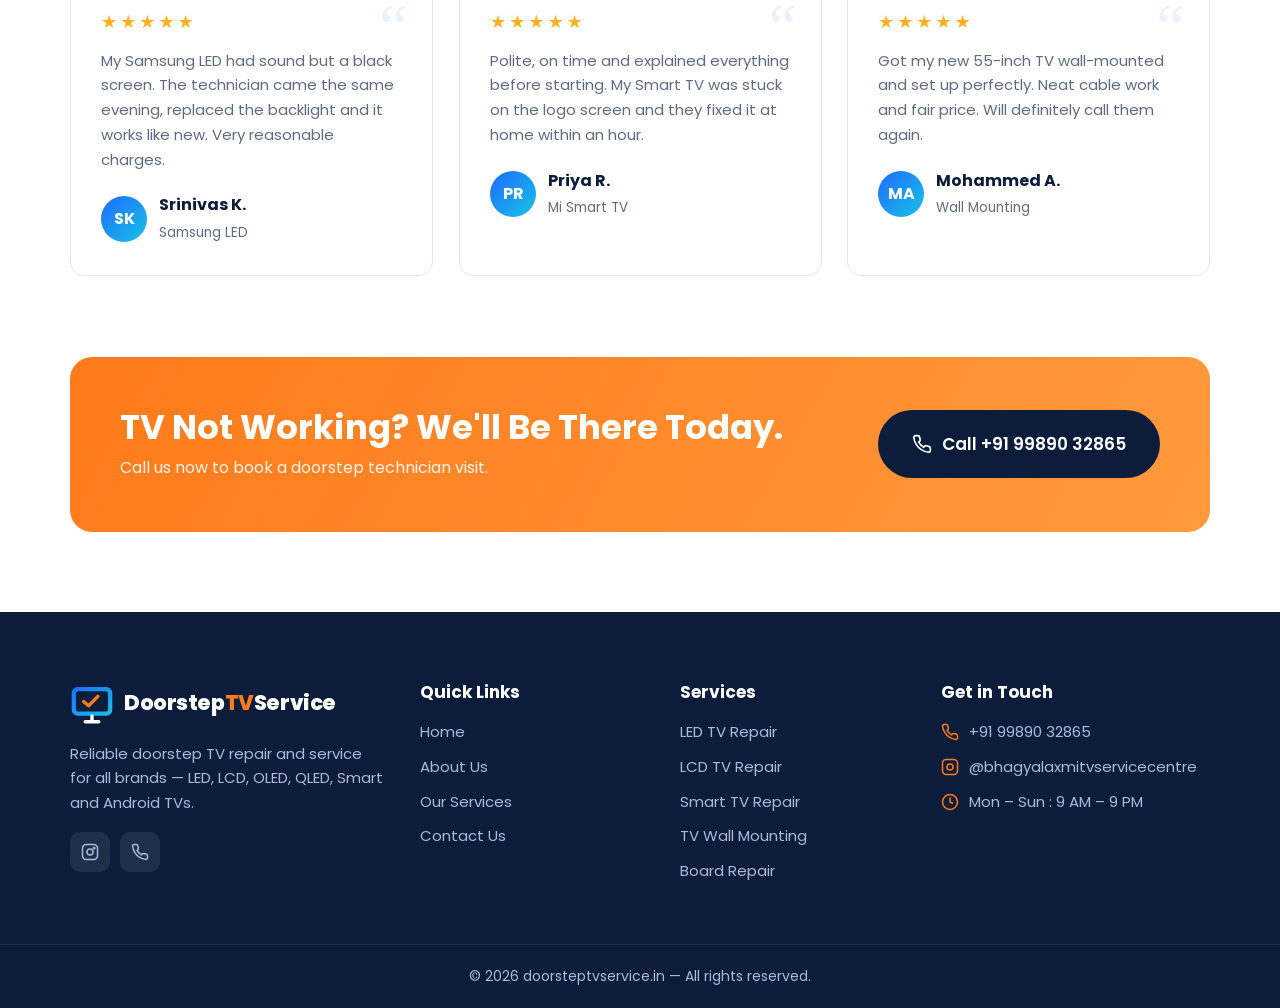
==== commit 27c8de8f: "Use DoorstepTVService's own photos across the site Replace the Wikimedia stock photos with the busin" ====
--- a/index.html
+++ b/index.html
@@ -67,7 +67,7 @@
       </div>
     </div>
     <div class="hero-art">
-      <figure class="hero-photo"><img src="images/photos/oled-tv.jpg" alt="Modern curved OLED television" width="1280" height="853" fetchpriority="high"></figure>
+      <figure class="hero-photo"><img src="images/work/in-home-tv-repair.jpg" alt="DoorstepTVService technician repairing a TV in a customer's living room" width="758" height="502" fetchpriority="high"></figure>
       <div class="float-card fc-1"><span class="fc-icon" style="background:#25d366"><svg viewBox="0 0 24 24" fill="none" stroke="currentColor" stroke-width="2.4"><path d="M20 6L9 17l-5-5"/></svg></span><div>Repaired in 1 visit<small>Most common faults</small></div></div>
     </div>
   </div>
@@ -129,37 +129,37 @@
     </div>
     <div class="grid-3">
       <div class="card reveal">
-        <span class="ic"><svg viewBox="0 0 24 24" fill="none" stroke="currentColor" stroke-width="2"><rect x="2" y="4" width="20" height="13" rx="2"/><path d="M8 21h8M12 17v4"/></svg></span>
+        <img class="card-photo" src="images/work/home-tv-repair.jpg" alt="Technician repairing an LED TV board at a customer's home" width="502" height="246" loading="lazy">
         <h3>LED TV Repair</h3>
         <p>Backlight failure, dim picture, lines on screen, HDMI port and power board issues fixed at home.</p>
         <a href="tel:+919989032865" class="more">Call to book →</a>
       </div>
       <div class="card orange reveal">
-        <span class="ic"><svg viewBox="0 0 24 24" fill="none" stroke="currentColor" stroke-width="2"><rect x="2" y="4" width="20" height="13" rx="2"/><path d="M7 9h10M7 12h6"/><path d="M8 21h8M12 17v4"/></svg></span>
+        <img class="card-photo" src="images/work/rear-panel-service.jpg" alt="Technician checking the rear panel connections of a TV" width="502" height="246" loading="lazy">
         <h3>LCD TV Repair</h3>
         <p>Display flicker, colour distortion, no power and sound faults on all LCD models, old or new.</p>
         <a href="tel:+919989032865" class="more">Call to book →</a>
       </div>
       <div class="card reveal">
-        <span class="ic"><svg viewBox="0 0 24 24" fill="none" stroke="currentColor" stroke-width="2"><path d="M5 12.5a10 10 0 0 1 14 0M8.5 16a5 5 0 0 1 7 0M2 9a15 15 0 0 1 20 0"/><circle cx="12" cy="19.5" r="1" fill="currentColor"/></svg></span>
+        <img class="card-photo" src="images/work/smart-tv-setup.jpg" alt="Technician setting up streaming apps on a Smart TV with a customer" width="502" height="246" loading="lazy">
         <h3>Smart &amp; Android TV</h3>
         <p>Wi-Fi drops, app crashes, boot loops, software updates and slow performance sorted out.</p>
         <a href="tel:+919989032865" class="more">Call to book →</a>
       </div>
       <div class="card orange reveal">
-        <span class="ic"><svg viewBox="0 0 24 24" fill="none" stroke="currentColor" stroke-width="2"><rect x="3" y="3" width="18" height="18" rx="2"/><path d="M9 3v18M15 3v18M3 9h18M3 15h18"/></svg></span>
+        <img class="card-photo" src="images/work/workshop-picture-testing.jpg" alt="Technician testing picture quality on a large TV" width="502" height="246" loading="lazy">
         <h3>OLED &amp; QLED Repair</h3>
         <p>Careful handling of premium panels — burn-in checks, panel, T-Con and motherboard repairs.</p>
         <a href="tel:+919989032865" class="more">Call to book →</a>
       </div>
       <div class="card reveal">
-        <span class="ic"><svg viewBox="0 0 24 24" fill="none" stroke="currentColor" stroke-width="2"><path d="M14.7 6.3a4 4 0 0 0-5.4 5.4L3 18v3h3l6.3-6.3a4 4 0 0 0 5.4-5.4l-2.5 2.5-2.4-.6-.6-2.4z"/></svg></span>
+        <img class="card-photo" src="images/work/wall-mounting.jpg" alt="Technician fixing a TV wall-mount bracket" width="502" height="246" loading="lazy">
         <h3>Wall Mount &amp; Installation</h3>
         <p>Safe wall mounting, table-stand fitting, cable management and new TV setup and demo.</p>
         <a href="tel:+919989032865" class="more">Call to book →</a>
       </div>
       <div class="card orange reveal">
-        <span class="ic"><svg viewBox="0 0 24 24" fill="none" stroke="currentColor" stroke-width="2"><rect x="4" y="2" width="16" height="20" rx="2"/><rect x="8" y="6" width="8" height="5" rx="1"/><path d="M8 15h.01M12 15h.01M16 15h.01M8 18h.01M12 18h.01M16 18h.01"/></svg></span>
+        <img class="card-photo" src="images/work/open-tv-circuit-repair.jpg" alt="Technician repairing the mainboard of an opened TV" width="502" height="246" loading="lazy">
         <h3>Motherboard &amp; Power Supply</h3>
         <p>Chip-level repair of mainboards, power boards and T-Con boards — often cheaper than replacing.</p>
         <a href="tel:+919989032865" class="more">Call to book →</a>
@@ -172,7 +172,7 @@
 <section class="section section-soft">
   <div class="container grid-2">
     <div class="about-art reveal">
-      <div class="frame photo"><img src="images/photos/tv-mainboard.jpg" alt="LCD TV mainboard on the repair bench" loading="lazy" width="1280" height="1151"></div>
+      <div class="frame photo"><img src="images/work/customer-tv-testing.jpg" alt="Technician showing a customer their repaired wall-mounted TV" width="758" height="502" loading="lazy"></div>
       <div class="exp-badge"><strong>10+</strong><span>Years of trusted<br>TV service</span></div>
     </div>
     <div class="reveal">
@@ -308,7 +308,7 @@
       </ul>
     </div>
   </div>
-  <div class="footer-bottom">© <span class="year">2026</span> doorsteptvservice.in — All rights reserved.<p class="photo-credits">Photos via Wikimedia Commons: <a href="https://commons.wikimedia.org/wiki/File:Samsung_OLED_TV.jpg" target="_blank" rel="noopener">Samsung Belgium</a> (CC BY 2.0), <a href="https://commons.wikimedia.org/wiki/File:Mainboard_715G3385-1_for_LCD_TV_Toshiba_26AV603PG-8544.jpg" target="_blank" rel="noopener">Raimond Spekking</a> (CC BY-SA 4.0), <a href="https://commons.wikimedia.org/wiki/File:LG_smart_TV.jpg" target="_blank" rel="noopener">LG Electronics</a> (CC BY 2.0), <a href="https://commons.wikimedia.org/wiki/File:Remote_Control,_Television_-_TV-controller.jpg" target="_blank" rel="noopener">espensorvik</a> (CC BY 2.0), <a href="https://commons.wikimedia.org/wiki/File:LG_IPS_LCD_4K_TV_%26_SAMSUNG_SOUNDBAR_HW-J250_(cropped).jpg" target="_blank" rel="noopener">Dinkun Chen</a> (CC BY-SA 4.0).</p></div>
+  <div class="footer-bottom">© <span class="year">2026</span> doorsteptvservice.in — All rights reserved.</div>
 </footer>
 
 <!-- Mobile call bar -->
--- a/css/style.css
+++ b/css/style.css
@@ -545,7 +545,7 @@
   box-shadow: 0 30px 60px rgba(0,0,0,.35), 0 0 0 1px rgba(255,255,255,.08);
 }
 .hero-photo img { width: 100%; height: auto; border-radius: 14px; display: block; }
-.about-art .frame.photo { padding: 0; overflow: hidden; aspect-ratio: 1 / .9; }
+.about-art .frame.photo { padding: 0; overflow: hidden; aspect-ratio: 3 / 2; }
 .about-art .frame.photo img { width: 100%; height: 100%; object-fit: cover; transition: transform .8s cubic-bezier(.2,.7,.2,1); }
 .about-art:hover .frame.photo img { transform: scale(1.05); }
 .svc-row { grid-template-columns: 200px 1fr; align-items: center; }
@@ -588,8 +588,6 @@
 }
 @keyframes ring { 0%, 60%, 100% { transform: rotate(0); } 65%, 75%, 85% { transform: rotate(-14deg); } 70%, 80%, 90% { transform: rotate(14deg); } }
 
-.photo-credits { font-size: 12px; opacity: .7; margin: 6px 0 0 !important; }
-.photo-credits a { text-decoration: underline; }
 
 /* Contact: call box (replaces the old booking form) */
 .call-checklist { display: grid; gap: 14px; margin: 6px 0 26px; }
@@ -597,3 +595,18 @@
 .call-checklist strong { color: var(--navy); }
 .call-checklist svg { width: 22px; height: 22px; flex-shrink: 0; color: #fff; background: var(--orange); border-radius: 50%; padding: 4px; margin-top: 1px; }
 .call-box-btn { width: 100%; justify-content: center; }
+
+/* Your photos: service cards and work gallery */
+.card-photo {
+  display: block; width: calc(100% + 52px); max-width: none; height: 180px; object-fit: cover;
+  margin: -30px -26px 20px; transition: transform .6s cubic-bezier(.2,.7,.2,1);
+}
+.card:hover .card-photo { transform: scale(1.05); }
+.work-item { margin: 0; background: #fff; border-radius: var(--radius); overflow: hidden; border: 1px solid var(--line); transition: box-shadow .3s, transform .3s; }
+.work-item:hover { box-shadow: var(--shadow); transform: translateY(-4px); }
+.work-item img { display: block; width: 100%; aspect-ratio: 502 / 246; height: auto; object-fit: cover; transition: transform .6s cubic-bezier(.2,.7,.2,1); }
+.work-item:hover img { transform: scale(1.05); }
+.work-item figcaption { padding: 14px 18px; font-weight: 600; color: var(--navy); font-size: 15px; }
+.call-box { overflow: hidden; }
+.call-box-photo { display: block; width: calc(100% + 72px); max-width: none; height: 190px; object-fit: cover; margin: -36px -36px 24px; }
+@media (max-width: 600px) { .call-box-photo { width: calc(100% + 40px); margin: -26px -20px 20px; } }
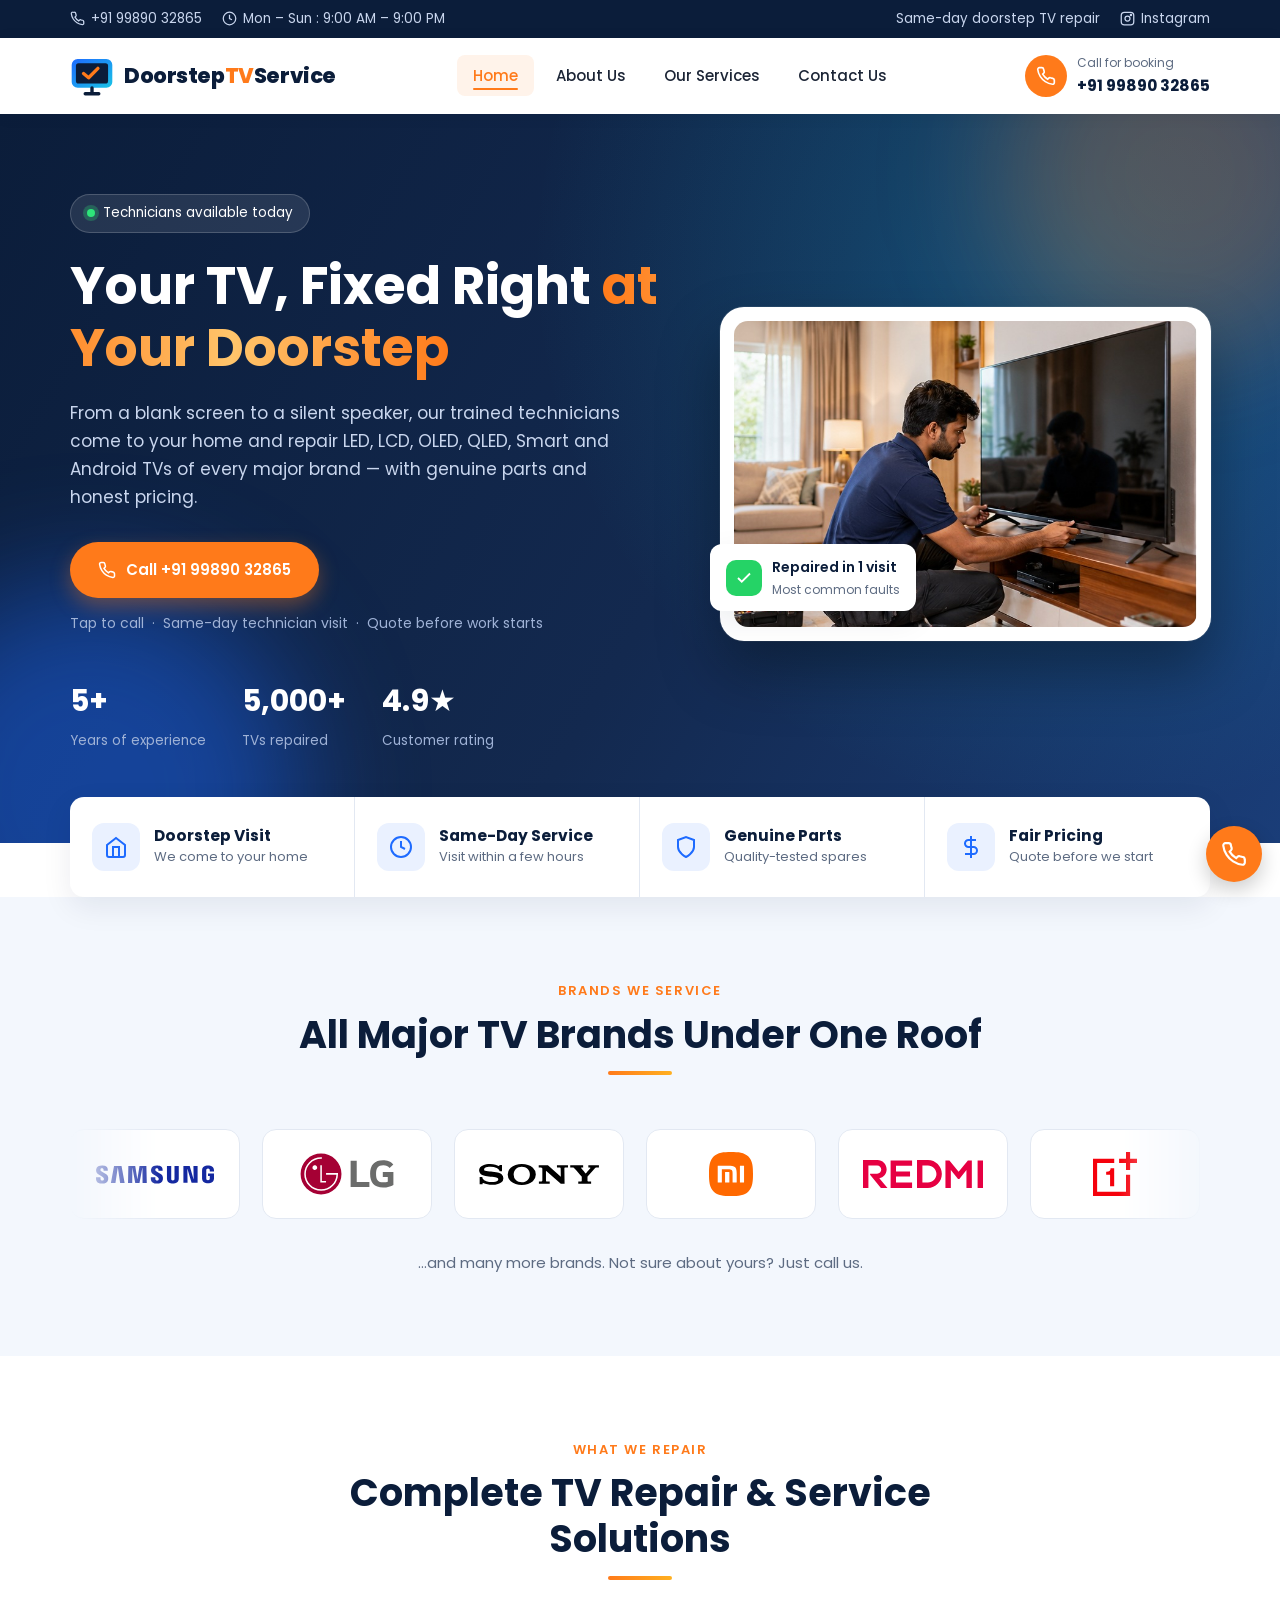
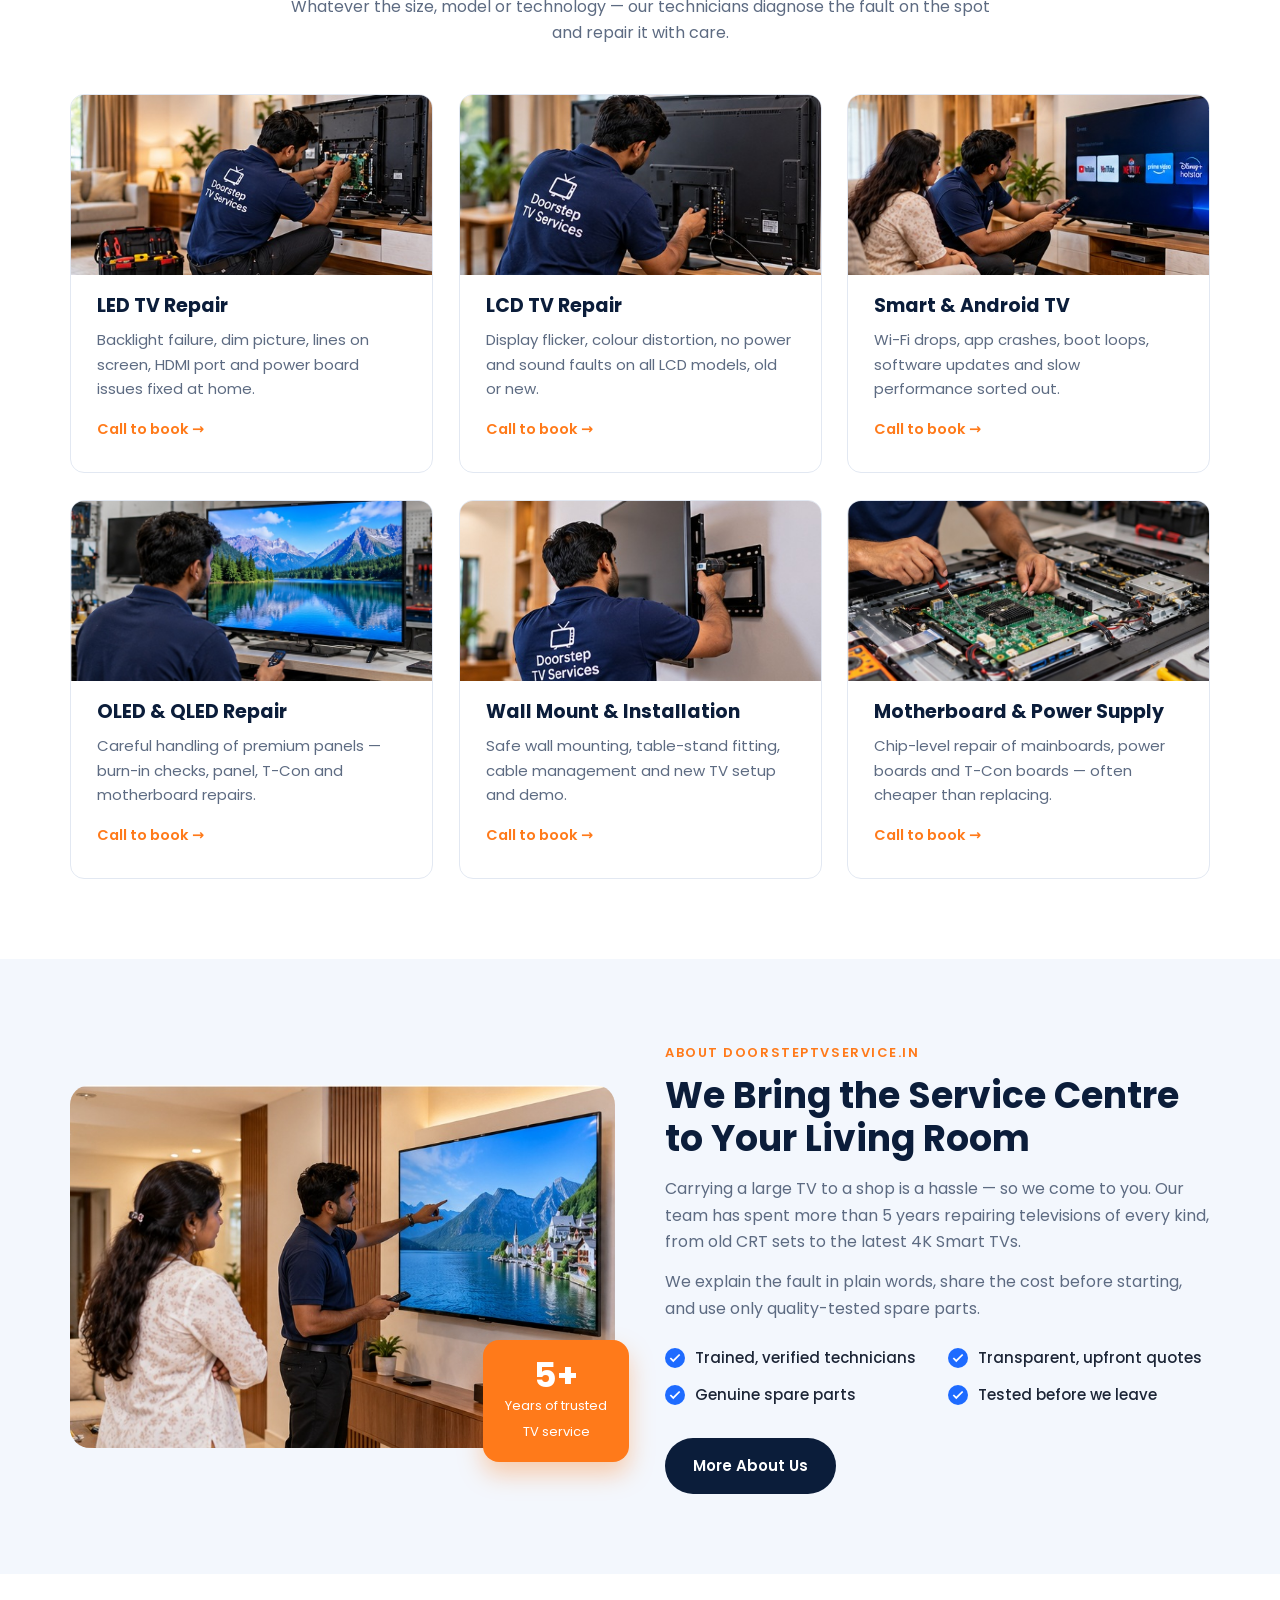
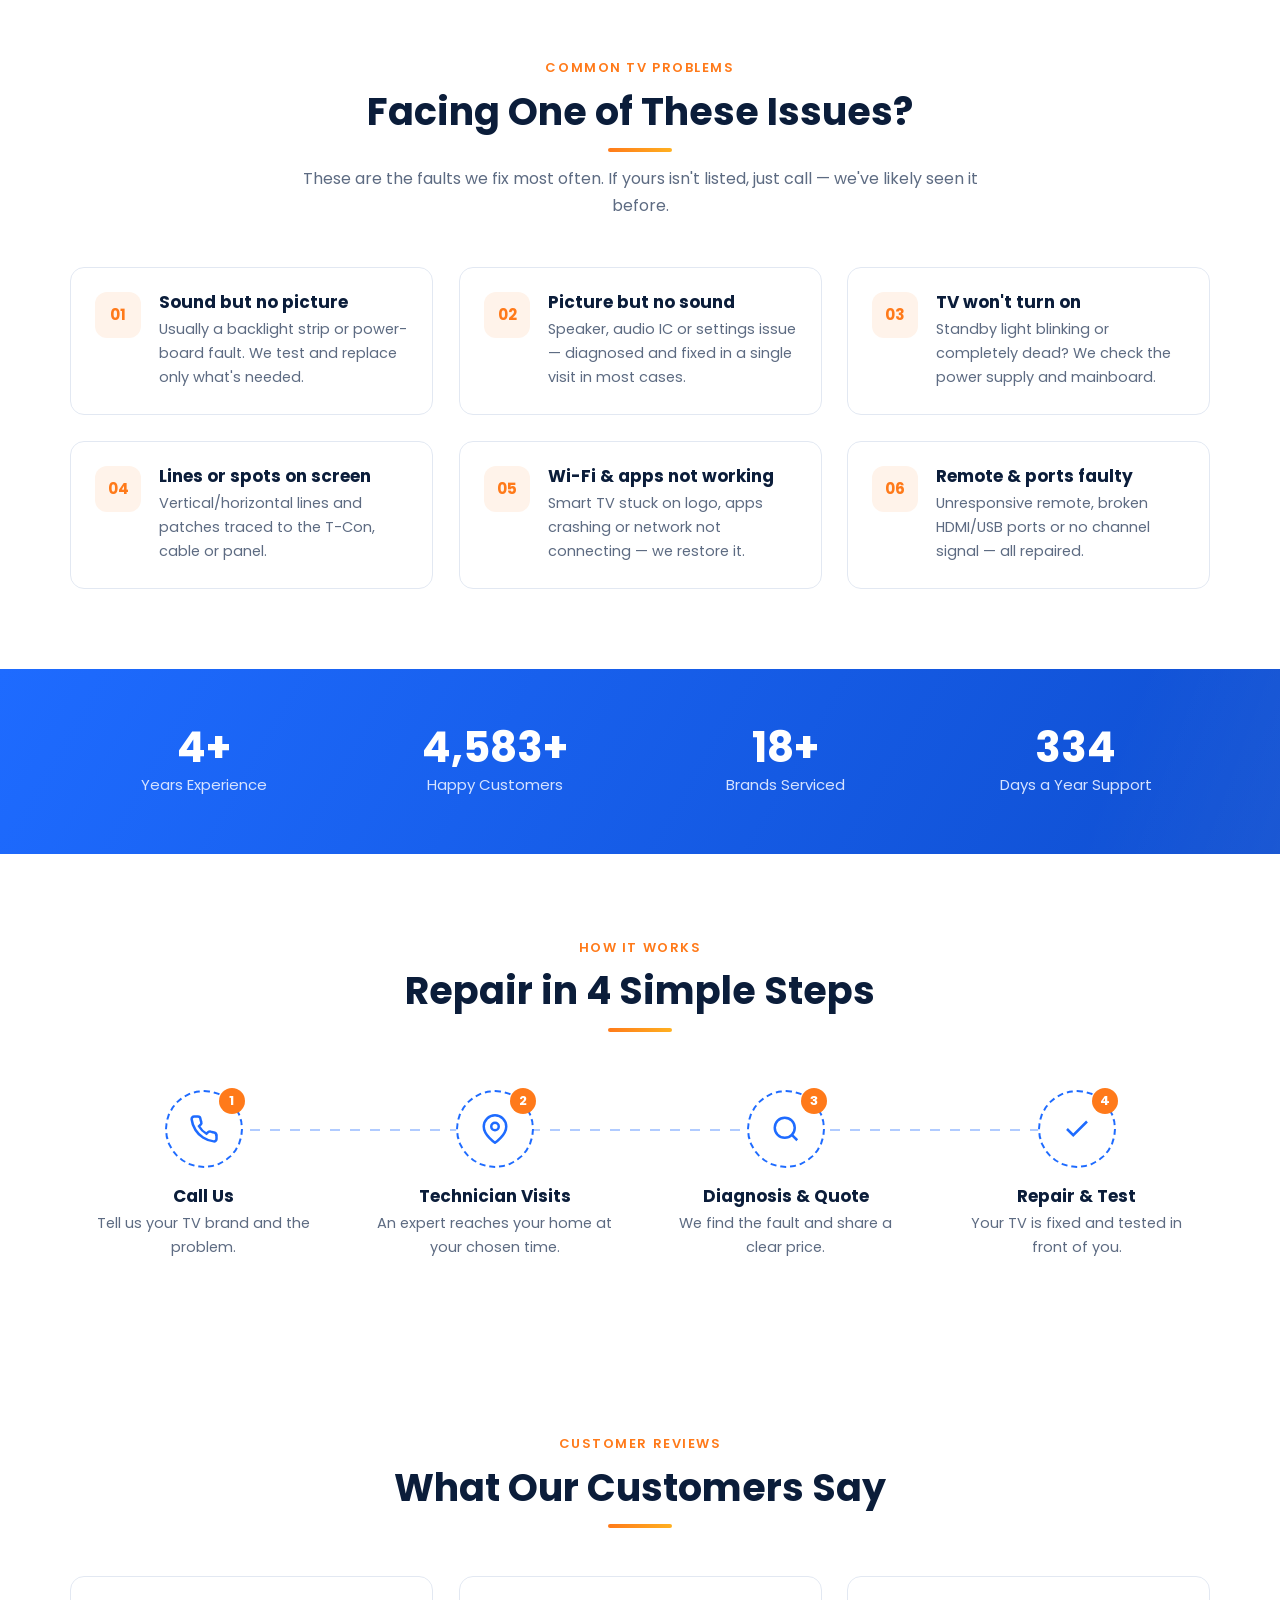
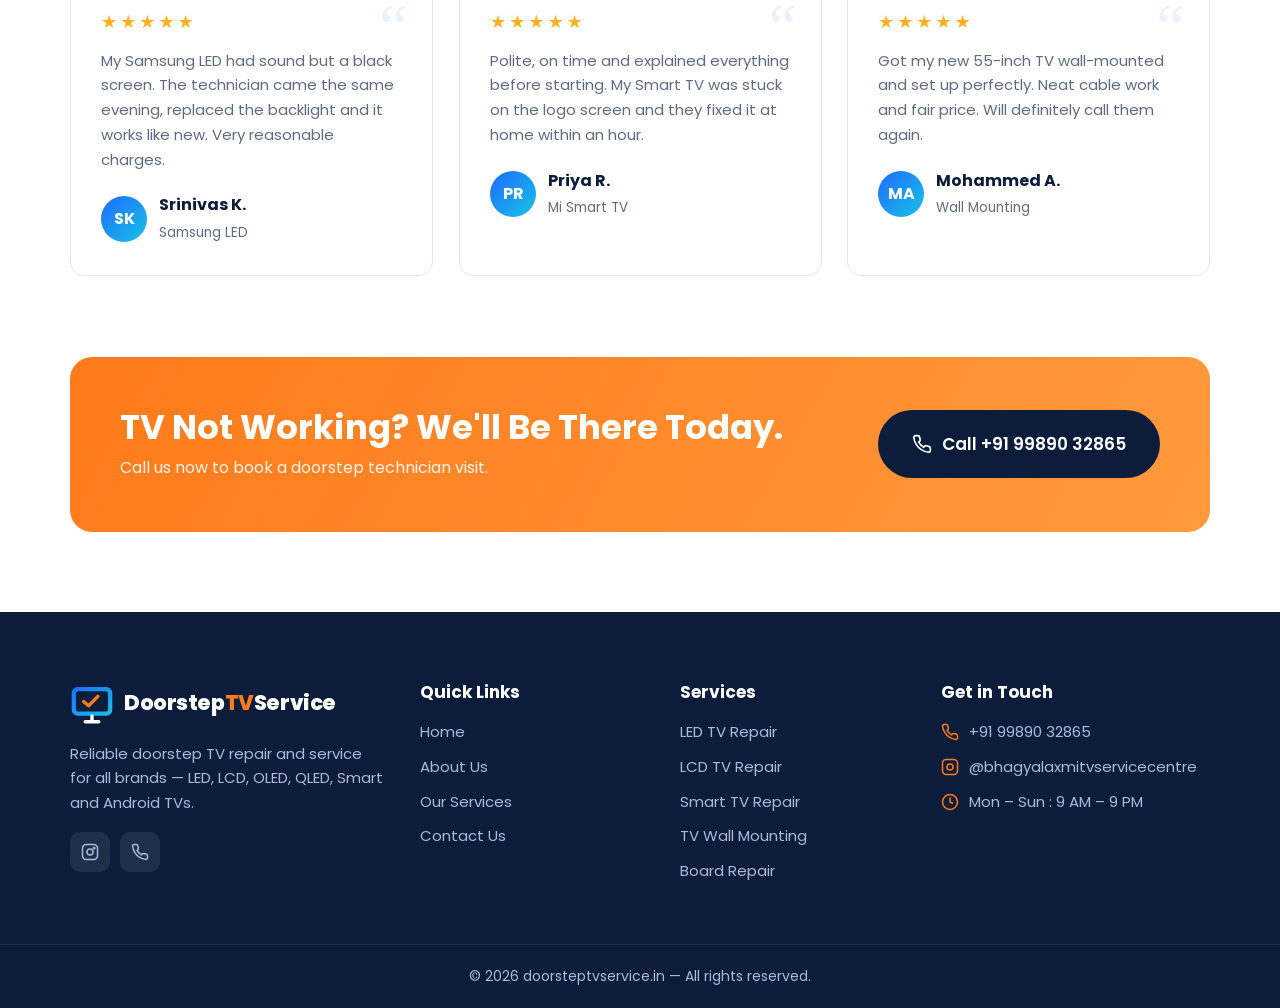
==== commit 434485f9: "Show 5+ years of experience Co-Authored-By: Claude Opus 5.5 <noreply@anthropic.com>" ====
--- a/index.html
+++ b/index.html
@@ -61,7 +61,7 @@
       </div>
       <p class="call-note">Tap to call &nbsp;·&nbsp; Same-day technician visit &nbsp;·&nbsp; Quote before work starts</p>
       <div class="hero-stats">
-        <div><strong>10+</strong><span>Years of experience</span></div>
+        <div><strong>5+</strong><span>Years of experience</span></div>
         <div><strong>5,000+</strong><span>TVs repaired</span></div>
         <div><strong>4.9★</strong><span>Customer rating</span></div>
       </div>
@@ -173,12 +173,12 @@
   <div class="container grid-2">
     <div class="about-art reveal">
       <div class="frame photo"><img src="images/work/customer-tv-testing.jpg" alt="Technician showing a customer their repaired wall-mounted TV" width="758" height="502" loading="lazy"></div>
-      <div class="exp-badge"><strong>10+</strong><span>Years of trusted<br>TV service</span></div>
+      <div class="exp-badge"><strong>5+</strong><span>Years of trusted<br>TV service</span></div>
     </div>
     <div class="reveal">
       <span class="eyebrow">About doorsteptvservice.in</span>
       <h2 style="font-size:clamp(26px,3.2vw,36px);margin-bottom:16px">We Bring the Service Centre to Your Living Room</h2>
-      <p class="lead">Carrying a large TV to a shop is a hassle — so we come to you. Our team has spent more than 10 years repairing televisions of every kind, from old CRT sets to the latest 4K Smart TVs.</p>
+      <p class="lead">Carrying a large TV to a shop is a hassle — so we come to you. Our team has spent more than 5 years repairing televisions of every kind, from old CRT sets to the latest 4K Smart TVs.</p>
       <p class="lead">We explain the fault in plain words, share the cost before starting, and use only quality-tested spare parts.</p>
       <ul class="checklist">
         <li><svg viewBox="0 0 24 24" fill="none" stroke="currentColor" stroke-width="3"><path d="M20 6L9 17l-5-5"/></svg>Trained, verified technicians</li>
@@ -213,7 +213,7 @@
 <!-- Stats band -->
 <section class="stats-band">
   <div class="container grid-4">
-    <div><strong data-count="10" data-suffix="+">0</strong><span>Years Experience</span></div>
+    <div><strong data-count="5" data-suffix="+">0</strong><span>Years Experience</span></div>
     <div><strong data-count="5000" data-suffix="+">0</strong><span>Happy Customers</span></div>
     <div><strong data-count="20" data-suffix="+">0</strong><span>Brands Serviced</span></div>
     <div><strong data-count="365">0</strong><span>Days a Year Support</span></div>
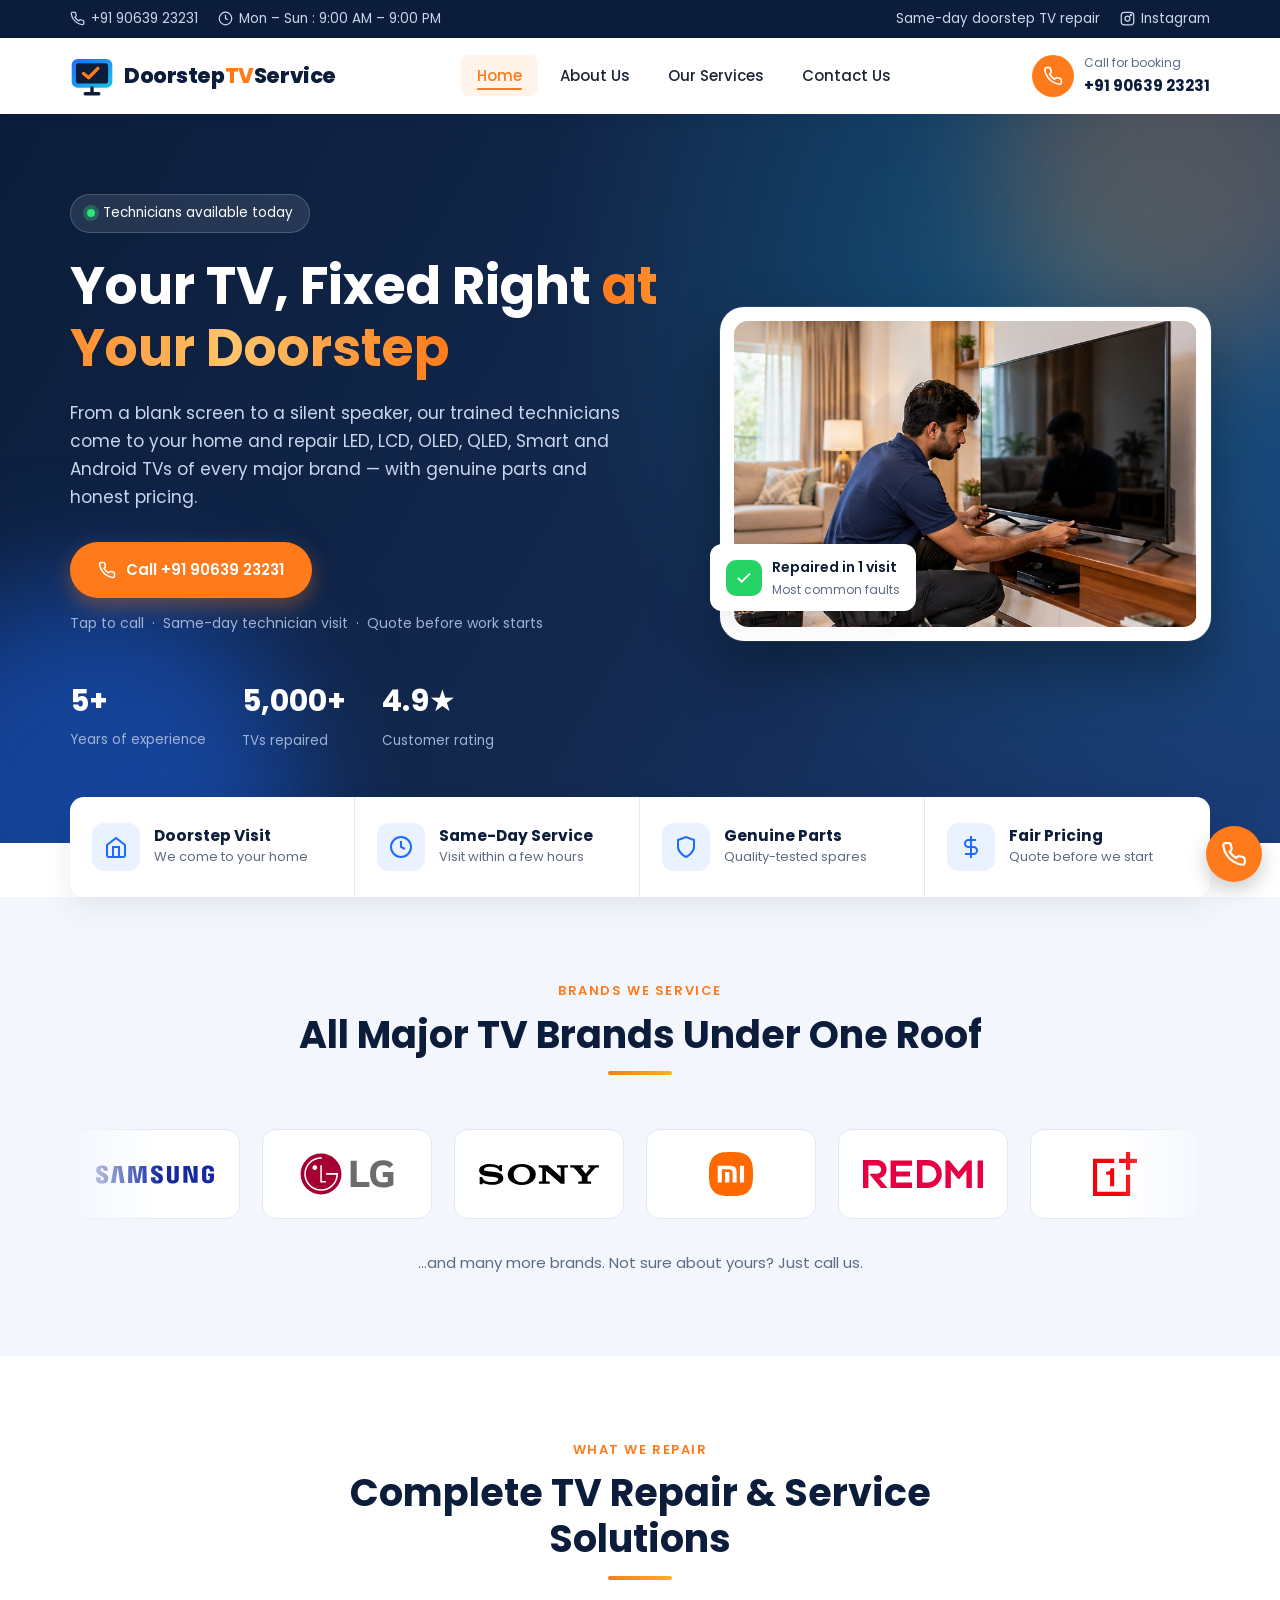
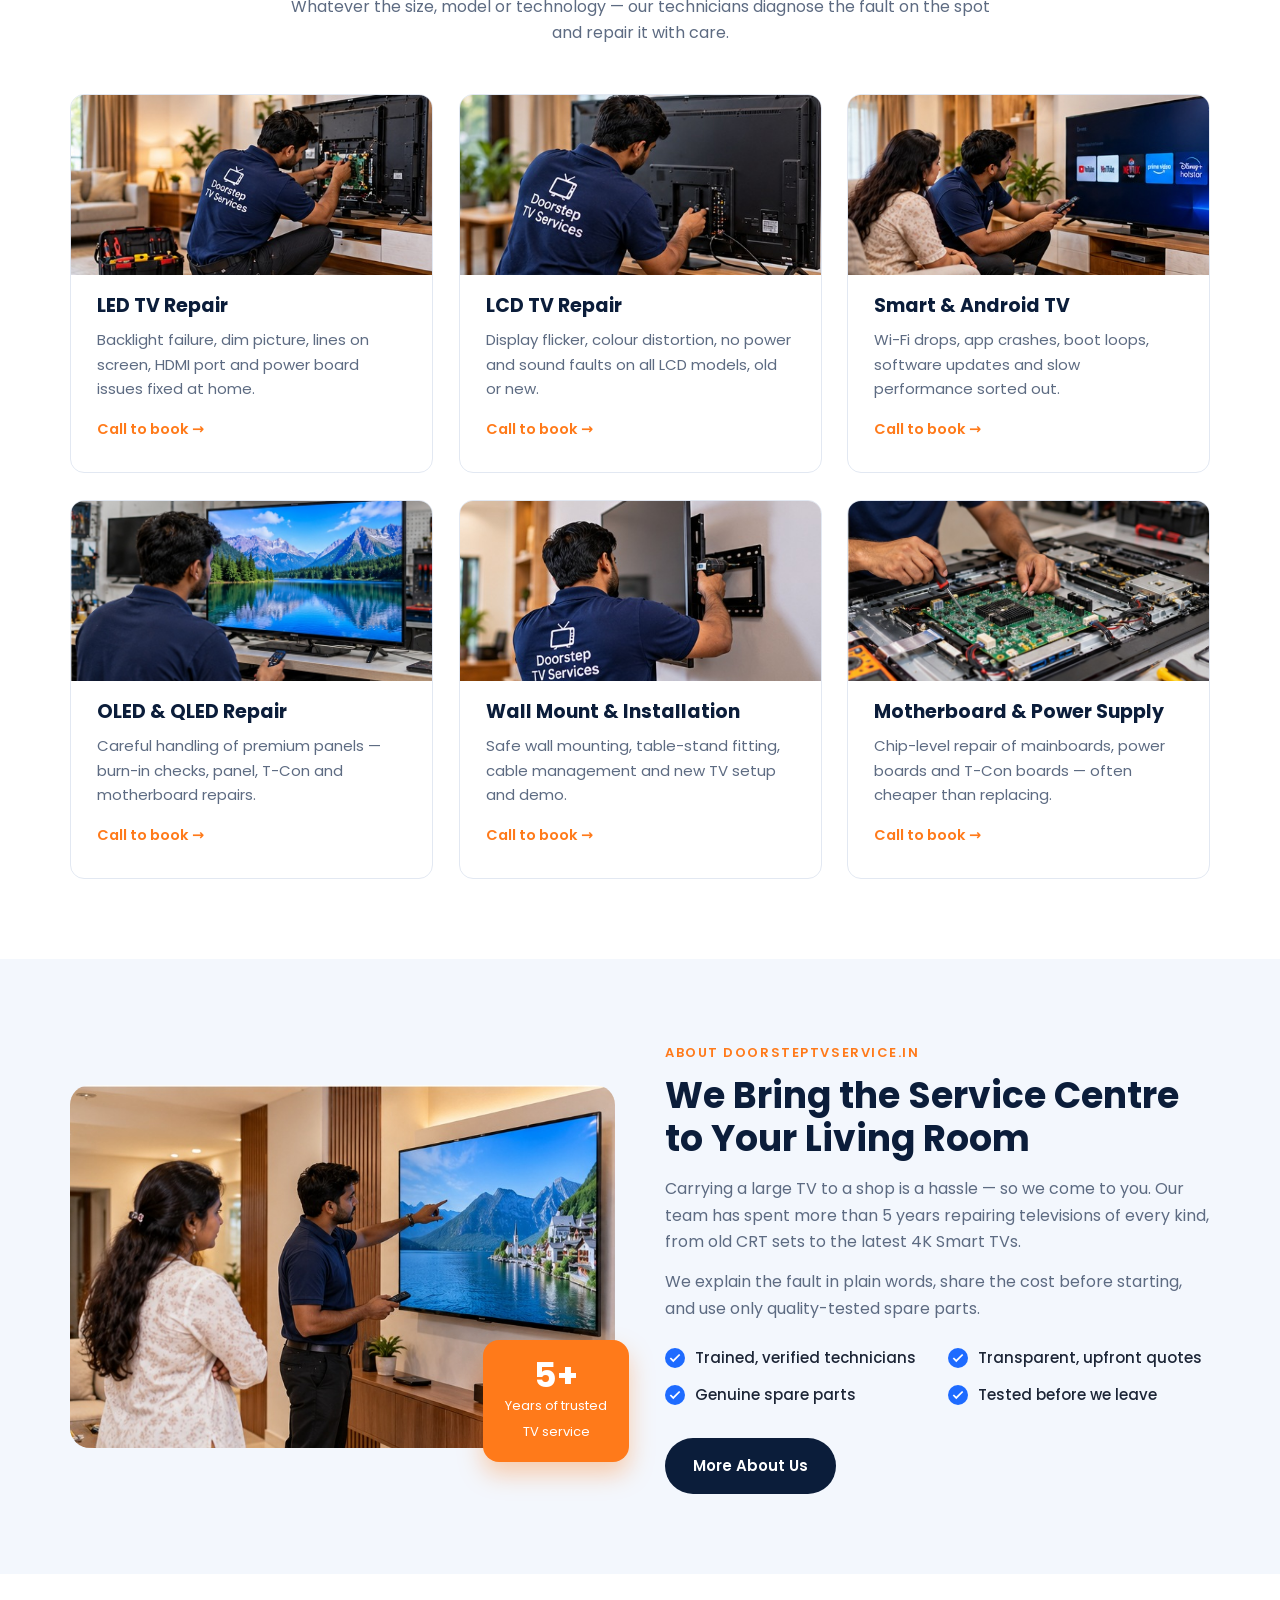
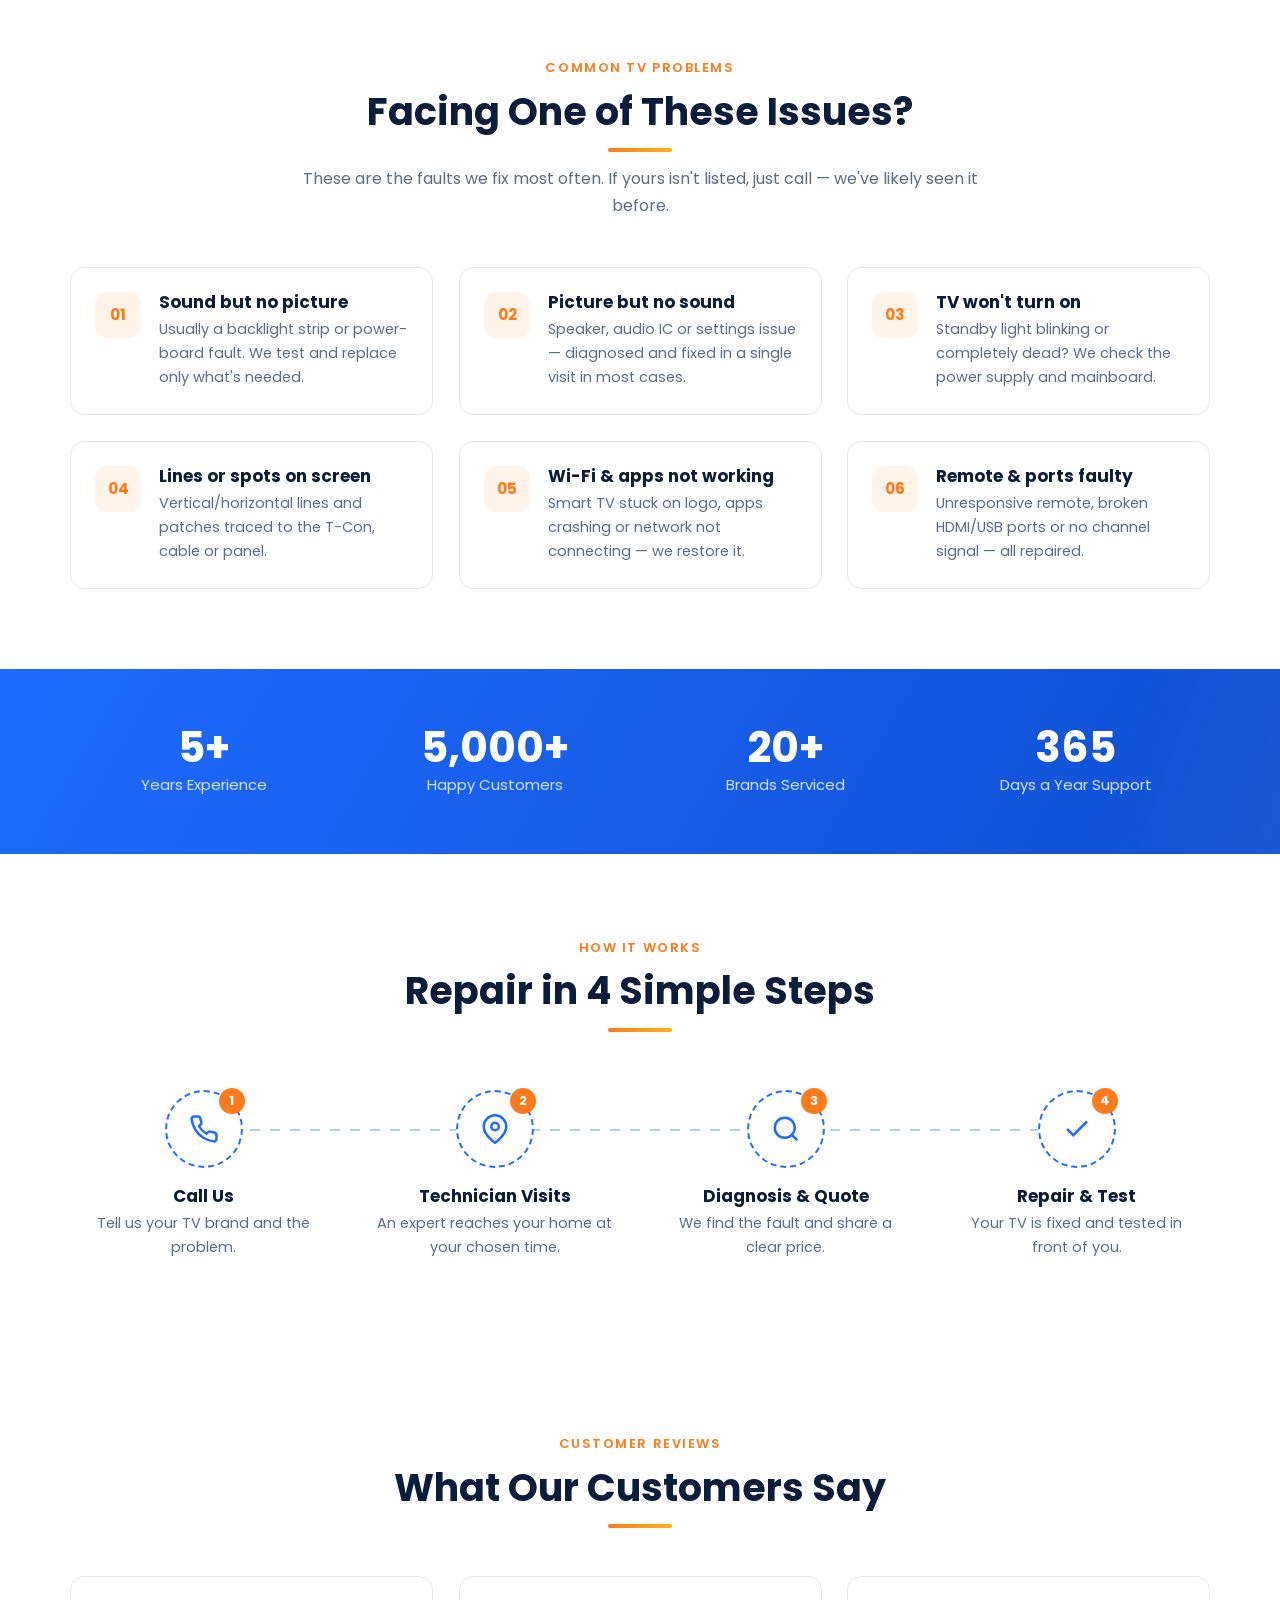
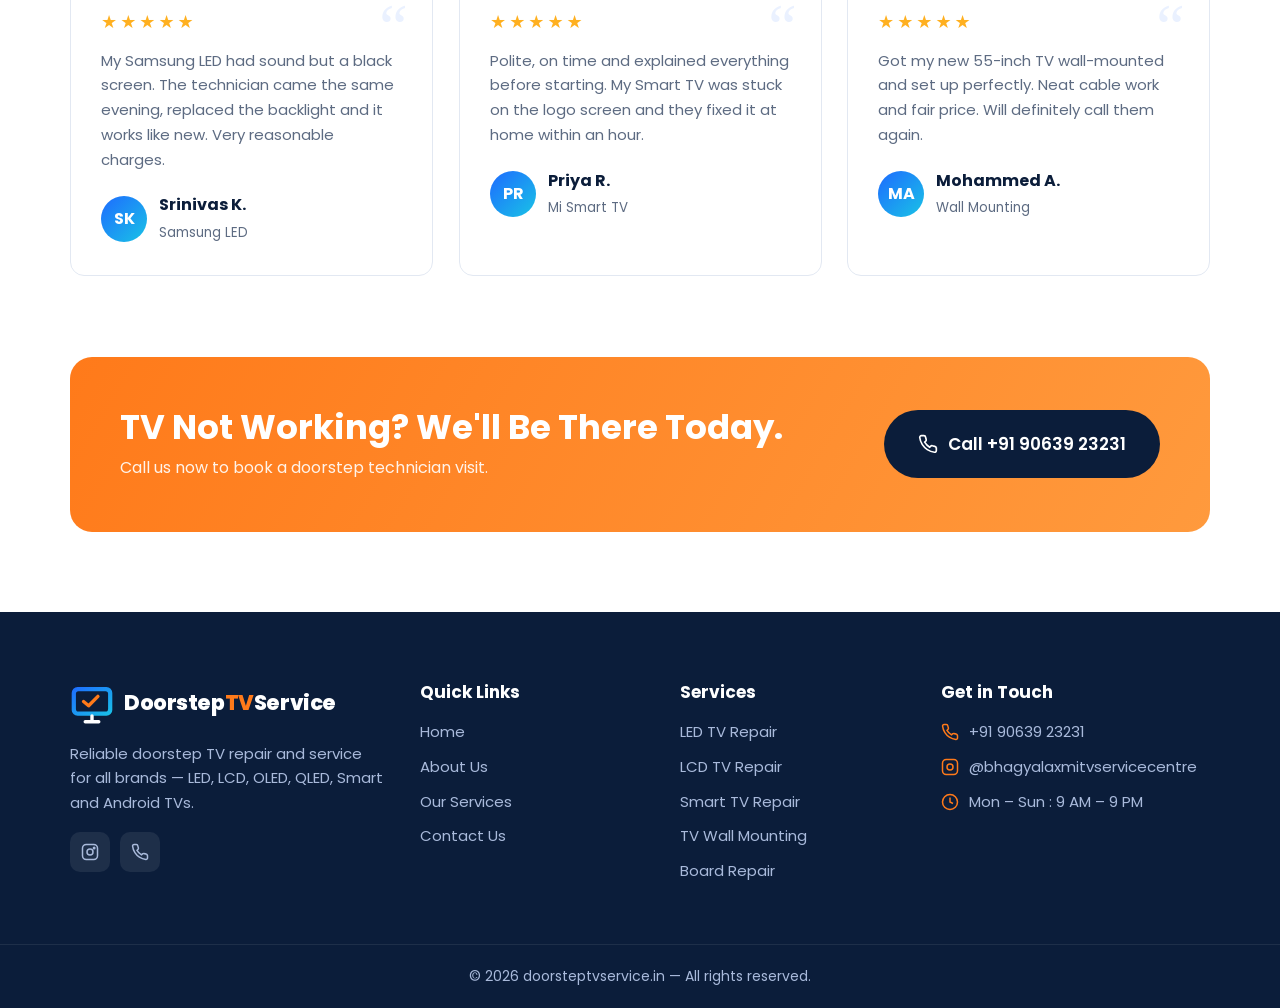
==== commit 2546f448: "Change contact number to +91 90639 23231 Co-Authored-By: Claude Opus 5.5 <noreply@anthropic.com>" ====
--- a/index.html
+++ b/index.html
@@ -3,8 +3,8 @@
 <head>
   <meta charset="UTF-8">
   <meta name="viewport" content="width=device-width, initial-scale=1.0">
-  <title>doorsteptvservice.in | TV Repair &amp; Service at Your Doorstep | +91 99890 32865</title>
-  <meta name="description" content="doorsteptvservice.in – expert doorstep repair for LED, LCD, OLED, QLED, Smart and Android TVs. All brands, genuine parts, same-day visits. Call +91 99890 32865.">
+  <title>doorsteptvservice.in | TV Repair &amp; Service at Your Doorstep | +91 90639 23231</title>
+  <meta name="description" content="doorsteptvservice.in – expert doorstep repair for LED, LCD, OLED, QLED, Smart and Android TVs. All brands, genuine parts, same-day visits. Call +91 90639 23231.">
   <link rel="icon" href="images/favicon.svg" type="image/svg+xml">
   <link rel="preconnect" href="https://fonts.googleapis.com">
   <link href="https://fonts.googleapis.com/css2?family=Poppins:wght@400;500;600;700;800&display=swap" rel="stylesheet">
@@ -16,7 +16,7 @@
 <div class="topbar">
   <div class="container">
     <div class="tb-left">
-      <a href="tel:+919989032865"><svg viewBox="0 0 24 24" fill="none" stroke="currentColor" stroke-width="2"><path d="M22 16.9v3a2 2 0 0 1-2.2 2 19.8 19.8 0 0 1-8.6-3.1 19.5 19.5 0 0 1-6-6A19.8 19.8 0 0 1 2.1 4.2 2 2 0 0 1 4.1 2h3a2 2 0 0 1 2 1.7c.1.9.4 1.8.7 2.7a2 2 0 0 1-.5 2.1L8 9.8a16 16 0 0 0 6 6l1.3-1.3a2 2 0 0 1 2.1-.4c.9.3 1.8.6 2.7.7a2 2 0 0 1 1.7 2z"/></svg>+91 99890 32865</a>
+      <a href="tel:+919063923231"><svg viewBox="0 0 24 24" fill="none" stroke="currentColor" stroke-width="2"><path d="M22 16.9v3a2 2 0 0 1-2.2 2 19.8 19.8 0 0 1-8.6-3.1 19.5 19.5 0 0 1-6-6A19.8 19.8 0 0 1 2.1 4.2 2 2 0 0 1 4.1 2h3a2 2 0 0 1 2 1.7c.1.9.4 1.8.7 2.7a2 2 0 0 1-.5 2.1L8 9.8a16 16 0 0 0 6 6l1.3-1.3a2 2 0 0 1 2.1-.4c.9.3 1.8.6 2.7.7a2 2 0 0 1 1.7 2z"/></svg>+91 90639 23231</a>
       <span><svg viewBox="0 0 24 24" fill="none" stroke="currentColor" stroke-width="2"><circle cx="12" cy="12" r="10"/><path d="M12 6v6l4 2"/></svg>Mon – Sun : 9:00 AM – 9:00 PM</span>
     </div>
     <div class="tb-right">
@@ -41,9 +41,9 @@
         <li><a href="contact.html">Contact Us</a></li>
       </ul>
     </nav>
-    <a href="tel:+919989032865" class="header-call">
+    <a href="tel:+919063923231" class="header-call">
       <span class="icon"><svg viewBox="0 0 24 24" fill="none" stroke="currentColor" stroke-width="2"><path d="M22 16.9v3a2 2 0 0 1-2.2 2 19.8 19.8 0 0 1-8.6-3.1 19.5 19.5 0 0 1-6-6A19.8 19.8 0 0 1 2.1 4.2 2 2 0 0 1 4.1 2h3a2 2 0 0 1 2 1.7c.1.9.4 1.8.7 2.7a2 2 0 0 1-.5 2.1L8 9.8a16 16 0 0 0 6 6l1.3-1.3a2 2 0 0 1 2.1-.4c.9.3 1.8.6 2.7.7a2 2 0 0 1 1.7 2z"/></svg></span>
-      <span class="txt"><small>Call for booking</small><strong>+91 99890 32865</strong></span>
+      <span class="txt"><small>Call for booking</small><strong>+91 90639 23231</strong></span>
     </a>
     <button class="menu-toggle" aria-label="Open menu" aria-expanded="false"><svg viewBox="0 0 24 24" fill="none" stroke="currentColor" stroke-width="2.2" stroke-linecap="round"><path d="M3 6h18M3 12h18M3 18h18"/></svg></button>
   </div>
@@ -57,7 +57,7 @@
       <h1>Your TV, Fixed Right <span>at Your Doorstep</span></h1>
       <p>From a blank screen to a silent speaker, our trained technicians come to your home and repair LED, LCD, OLED, QLED, Smart and Android TVs of every major brand — with genuine parts and honest pricing.</p>
       <div class="hero-actions">
-        <a href="tel:+919989032865" class="btn btn-primary"><svg viewBox="0 0 24 24" fill="none" stroke="currentColor" stroke-width="2"><path d="M22 16.9v3a2 2 0 0 1-2.2 2 19.8 19.8 0 0 1-8.6-3.1 19.5 19.5 0 0 1-6-6A19.8 19.8 0 0 1 2.1 4.2 2 2 0 0 1 4.1 2h3a2 2 0 0 1 2 1.7c.1.9.4 1.8.7 2.7a2 2 0 0 1-.5 2.1L8 9.8a16 16 0 0 0 6 6l1.3-1.3a2 2 0 0 1 2.1-.4c.9.3 1.8.6 2.7.7a2 2 0 0 1 1.7 2z"/></svg>Call +91 99890 32865</a>
+        <a href="tel:+919063923231" class="btn btn-primary"><svg viewBox="0 0 24 24" fill="none" stroke="currentColor" stroke-width="2"><path d="M22 16.9v3a2 2 0 0 1-2.2 2 19.8 19.8 0 0 1-8.6-3.1 19.5 19.5 0 0 1-6-6A19.8 19.8 0 0 1 2.1 4.2 2 2 0 0 1 4.1 2h3a2 2 0 0 1 2 1.7c.1.9.4 1.8.7 2.7a2 2 0 0 1-.5 2.1L8 9.8a16 16 0 0 0 6 6l1.3-1.3a2 2 0 0 1 2.1-.4c.9.3 1.8.6 2.7.7a2 2 0 0 1 1.7 2z"/></svg>Call +91 90639 23231</a>
       </div>
       <p class="call-note">Tap to call &nbsp;·&nbsp; Same-day technician visit &nbsp;·&nbsp; Quote before work starts</p>
       <div class="hero-stats">
@@ -132,37 +132,37 @@
         <img class="card-photo" src="images/work/home-tv-repair.jpg" alt="Technician repairing an LED TV board at a customer's home" width="502" height="246" loading="lazy">
         <h3>LED TV Repair</h3>
         <p>Backlight failure, dim picture, lines on screen, HDMI port and power board issues fixed at home.</p>
-        <a href="tel:+919989032865" class="more">Call to book →</a>
+        <a href="tel:+919063923231" class="more">Call to book →</a>
       </div>
       <div class="card orange reveal">
         <img class="card-photo" src="images/work/rear-panel-service.jpg" alt="Technician checking the rear panel connections of a TV" width="502" height="246" loading="lazy">
         <h3>LCD TV Repair</h3>
         <p>Display flicker, colour distortion, no power and sound faults on all LCD models, old or new.</p>
-        <a href="tel:+919989032865" class="more">Call to book →</a>
+        <a href="tel:+919063923231" class="more">Call to book →</a>
       </div>
       <div class="card reveal">
         <img class="card-photo" src="images/work/smart-tv-setup.jpg" alt="Technician setting up streaming apps on a Smart TV with a customer" width="502" height="246" loading="lazy">
         <h3>Smart &amp; Android TV</h3>
         <p>Wi-Fi drops, app crashes, boot loops, software updates and slow performance sorted out.</p>
-        <a href="tel:+919989032865" class="more">Call to book →</a>
+        <a href="tel:+919063923231" class="more">Call to book →</a>
       </div>
       <div class="card orange reveal">
         <img class="card-photo" src="images/work/workshop-picture-testing.jpg" alt="Technician testing picture quality on a large TV" width="502" height="246" loading="lazy">
         <h3>OLED &amp; QLED Repair</h3>
         <p>Careful handling of premium panels — burn-in checks, panel, T-Con and motherboard repairs.</p>
-        <a href="tel:+919989032865" class="more">Call to book →</a>
+        <a href="tel:+919063923231" class="more">Call to book →</a>
       </div>
       <div class="card reveal">
         <img class="card-photo" src="images/work/wall-mounting.jpg" alt="Technician fixing a TV wall-mount bracket" width="502" height="246" loading="lazy">
         <h3>Wall Mount &amp; Installation</h3>
         <p>Safe wall mounting, table-stand fitting, cable management and new TV setup and demo.</p>
-        <a href="tel:+919989032865" class="more">Call to book →</a>
+        <a href="tel:+919063923231" class="more">Call to book →</a>
       </div>
       <div class="card orange reveal">
         <img class="card-photo" src="images/work/open-tv-circuit-repair.jpg" alt="Technician repairing the mainboard of an opened TV" width="502" height="246" loading="lazy">
         <h3>Motherboard &amp; Power Supply</h3>
         <p>Chip-level repair of mainboards, power boards and T-Con boards — often cheaper than replacing.</p>
-        <a href="tel:+919989032865" class="more">Call to book →</a>
+        <a href="tel:+919063923231" class="more">Call to book →</a>
       </div>
     </div>
   </div>
@@ -260,7 +260,7 @@
         <p>Call us now to book a doorstep technician visit.</p>
       </div>
       <div class="hero-actions">
-        <a href="tel:+919989032865" class="btn btn-dark btn-lg"><svg viewBox="0 0 24 24" fill="none" stroke="currentColor" stroke-width="2"><path d="M22 16.9v3a2 2 0 0 1-2.2 2 19.8 19.8 0 0 1-8.6-3.1 19.5 19.5 0 0 1-6-6A19.8 19.8 0 0 1 2.1 4.2 2 2 0 0 1 4.1 2h3a2 2 0 0 1 2 1.7c.1.9.4 1.8.7 2.7a2 2 0 0 1-.5 2.1L8 9.8a16 16 0 0 0 6 6l1.3-1.3a2 2 0 0 1 2.1-.4c.9.3 1.8.6 2.7.7a2 2 0 0 1 1.7 2z"/></svg>Call +91 99890 32865</a>
+        <a href="tel:+919063923231" class="btn btn-dark btn-lg"><svg viewBox="0 0 24 24" fill="none" stroke="currentColor" stroke-width="2"><path d="M22 16.9v3a2 2 0 0 1-2.2 2 19.8 19.8 0 0 1-8.6-3.1 19.5 19.5 0 0 1-6-6A19.8 19.8 0 0 1 2.1 4.2 2 2 0 0 1 4.1 2h3a2 2 0 0 1 2 1.7c.1.9.4 1.8.7 2.7a2 2 0 0 1-.5 2.1L8 9.8a16 16 0 0 0 6 6l1.3-1.3a2 2 0 0 1 2.1-.4c.9.3 1.8.6 2.7.7a2 2 0 0 1 1.7 2z"/></svg>Call +91 90639 23231</a>
       </div>
     </div>
   </div>
@@ -277,7 +277,7 @@
       <p>Reliable doorstep TV repair and service for all brands — LED, LCD, OLED, QLED, Smart and Android TVs.</p>
       <div class="socials">
         <a href="https://www.instagram.com/bhagyalaxmitvservicecentre" target="_blank" rel="noopener" aria-label="Instagram"><svg viewBox="0 0 24 24" fill="none" stroke="currentColor" stroke-width="2"><rect x="2" y="2" width="20" height="20" rx="5"/><circle cx="12" cy="12" r="4"/><circle cx="17.5" cy="6.5" r="1" fill="currentColor"/></svg></a>
-        <a href="tel:+919989032865" aria-label="Call"><svg viewBox="0 0 24 24" fill="none" stroke="currentColor" stroke-width="2"><path d="M22 16.9v3a2 2 0 0 1-2.2 2 19.8 19.8 0 0 1-8.6-3.1 19.5 19.5 0 0 1-6-6A19.8 19.8 0 0 1 2.1 4.2 2 2 0 0 1 4.1 2h3a2 2 0 0 1 2 1.7c.1.9.4 1.8.7 2.7a2 2 0 0 1-.5 2.1L8 9.8a16 16 0 0 0 6 6l1.3-1.3a2 2 0 0 1 2.1-.4c.9.3 1.8.6 2.7.7a2 2 0 0 1 1.7 2z"/></svg></a>
+        <a href="tel:+919063923231" aria-label="Call"><svg viewBox="0 0 24 24" fill="none" stroke="currentColor" stroke-width="2"><path d="M22 16.9v3a2 2 0 0 1-2.2 2 19.8 19.8 0 0 1-8.6-3.1 19.5 19.5 0 0 1-6-6A19.8 19.8 0 0 1 2.1 4.2 2 2 0 0 1 4.1 2h3a2 2 0 0 1 2 1.7c.1.9.4 1.8.7 2.7a2 2 0 0 1-.5 2.1L8 9.8a16 16 0 0 0 6 6l1.3-1.3a2 2 0 0 1 2.1-.4c.9.3 1.8.6 2.7.7a2 2 0 0 1 1.7 2z"/></svg></a>
       </div>
     </div>
     <div>
@@ -302,7 +302,7 @@
     <div>
       <h4>Get in Touch</h4>
       <ul>
-        <li class="contact-li"><svg viewBox="0 0 24 24" fill="none" stroke="currentColor" stroke-width="2"><path d="M22 16.9v3a2 2 0 0 1-2.2 2 19.8 19.8 0 0 1-8.6-3.1 19.5 19.5 0 0 1-6-6A19.8 19.8 0 0 1 2.1 4.2 2 2 0 0 1 4.1 2h3a2 2 0 0 1 2 1.7c.1.9.4 1.8.7 2.7a2 2 0 0 1-.5 2.1L8 9.8a16 16 0 0 0 6 6l1.3-1.3a2 2 0 0 1 2.1-.4c.9.3 1.8.6 2.7.7a2 2 0 0 1 1.7 2z"/></svg><a href="tel:+919989032865">+91 99890 32865</a></li>
+        <li class="contact-li"><svg viewBox="0 0 24 24" fill="none" stroke="currentColor" stroke-width="2"><path d="M22 16.9v3a2 2 0 0 1-2.2 2 19.8 19.8 0 0 1-8.6-3.1 19.5 19.5 0 0 1-6-6A19.8 19.8 0 0 1 2.1 4.2 2 2 0 0 1 4.1 2h3a2 2 0 0 1 2 1.7c.1.9.4 1.8.7 2.7a2 2 0 0 1-.5 2.1L8 9.8a16 16 0 0 0 6 6l1.3-1.3a2 2 0 0 1 2.1-.4c.9.3 1.8.6 2.7.7a2 2 0 0 1 1.7 2z"/></svg><a href="tel:+919063923231">+91 90639 23231</a></li>
         <li class="contact-li"><svg viewBox="0 0 24 24" fill="none" stroke="currentColor" stroke-width="2"><rect x="2" y="2" width="20" height="20" rx="5"/><circle cx="12" cy="12" r="4"/></svg><a href="https://www.instagram.com/bhagyalaxmitvservicecentre" target="_blank" rel="noopener">@bhagyalaxmitvservicecentre</a></li>
         <li class="contact-li"><svg viewBox="0 0 24 24" fill="none" stroke="currentColor" stroke-width="2"><circle cx="12" cy="12" r="10"/><path d="M12 6v6l4 2"/></svg><span>Mon – Sun : 9 AM – 9 PM</span></li>
       </ul>
@@ -312,11 +312,11 @@
 </footer>
 
 <!-- Mobile call bar -->
-<a href="tel:+919989032865" class="call-bar" aria-label="Call +91 99890 32865"><svg viewBox="0 0 24 24" fill="none" stroke="currentColor" stroke-width="2"><path d="M22 16.9v3a2 2 0 0 1-2.2 2 19.8 19.8 0 0 1-8.6-3.1 19.5 19.5 0 0 1-6-6A19.8 19.8 0 0 1 2.1 4.2 2 2 0 0 1 4.1 2h3a2 2 0 0 1 2 1.7c.1.9.4 1.8.7 2.7a2 2 0 0 1-.5 2.1L8 9.8a16 16 0 0 0 6 6l1.3-1.3a2 2 0 0 1 2.1-.4c.9.3 1.8.6 2.7.7a2 2 0 0 1 1.7 2z"/></svg><span>Call Now &nbsp;·&nbsp; +91 99890 32865</span></a>
+<a href="tel:+919063923231" class="call-bar" aria-label="Call +91 90639 23231"><svg viewBox="0 0 24 24" fill="none" stroke="currentColor" stroke-width="2"><path d="M22 16.9v3a2 2 0 0 1-2.2 2 19.8 19.8 0 0 1-8.6-3.1 19.5 19.5 0 0 1-6-6A19.8 19.8 0 0 1 2.1 4.2 2 2 0 0 1 4.1 2h3a2 2 0 0 1 2 1.7c.1.9.4 1.8.7 2.7a2 2 0 0 1-.5 2.1L8 9.8a16 16 0 0 0 6 6l1.3-1.3a2 2 0 0 1 2.1-.4c.9.3 1.8.6 2.7.7a2 2 0 0 1 1.7 2z"/></svg><span>Call Now &nbsp;·&nbsp; +91 90639 23231</span></a>
 
 <!-- Floating buttons -->
 <div class="floating">
-  <a href="tel:+919989032865" class="f-call" aria-label="Call now"><svg viewBox="0 0 24 24" fill="none" stroke="currentColor" stroke-width="2"><path d="M22 16.9v3a2 2 0 0 1-2.2 2 19.8 19.8 0 0 1-8.6-3.1 19.5 19.5 0 0 1-6-6A19.8 19.8 0 0 1 2.1 4.2 2 2 0 0 1 4.1 2h3a2 2 0 0 1 2 1.7c.1.9.4 1.8.7 2.7a2 2 0 0 1-.5 2.1L8 9.8a16 16 0 0 0 6 6l1.3-1.3a2 2 0 0 1 2.1-.4c.9.3 1.8.6 2.7.7a2 2 0 0 1 1.7 2z"/></svg></a>
+  <a href="tel:+919063923231" class="f-call" aria-label="Call now"><svg viewBox="0 0 24 24" fill="none" stroke="currentColor" stroke-width="2"><path d="M22 16.9v3a2 2 0 0 1-2.2 2 19.8 19.8 0 0 1-8.6-3.1 19.5 19.5 0 0 1-6-6A19.8 19.8 0 0 1 2.1 4.2 2 2 0 0 1 4.1 2h3a2 2 0 0 1 2 1.7c.1.9.4 1.8.7 2.7a2 2 0 0 1-.5 2.1L8 9.8a16 16 0 0 0 6 6l1.3-1.3a2 2 0 0 1 2.1-.4c.9.3 1.8.6 2.7.7a2 2 0 0 1 1.7 2z"/></svg></a>
 </div>
 
 <script src="js/main.js"></script>
